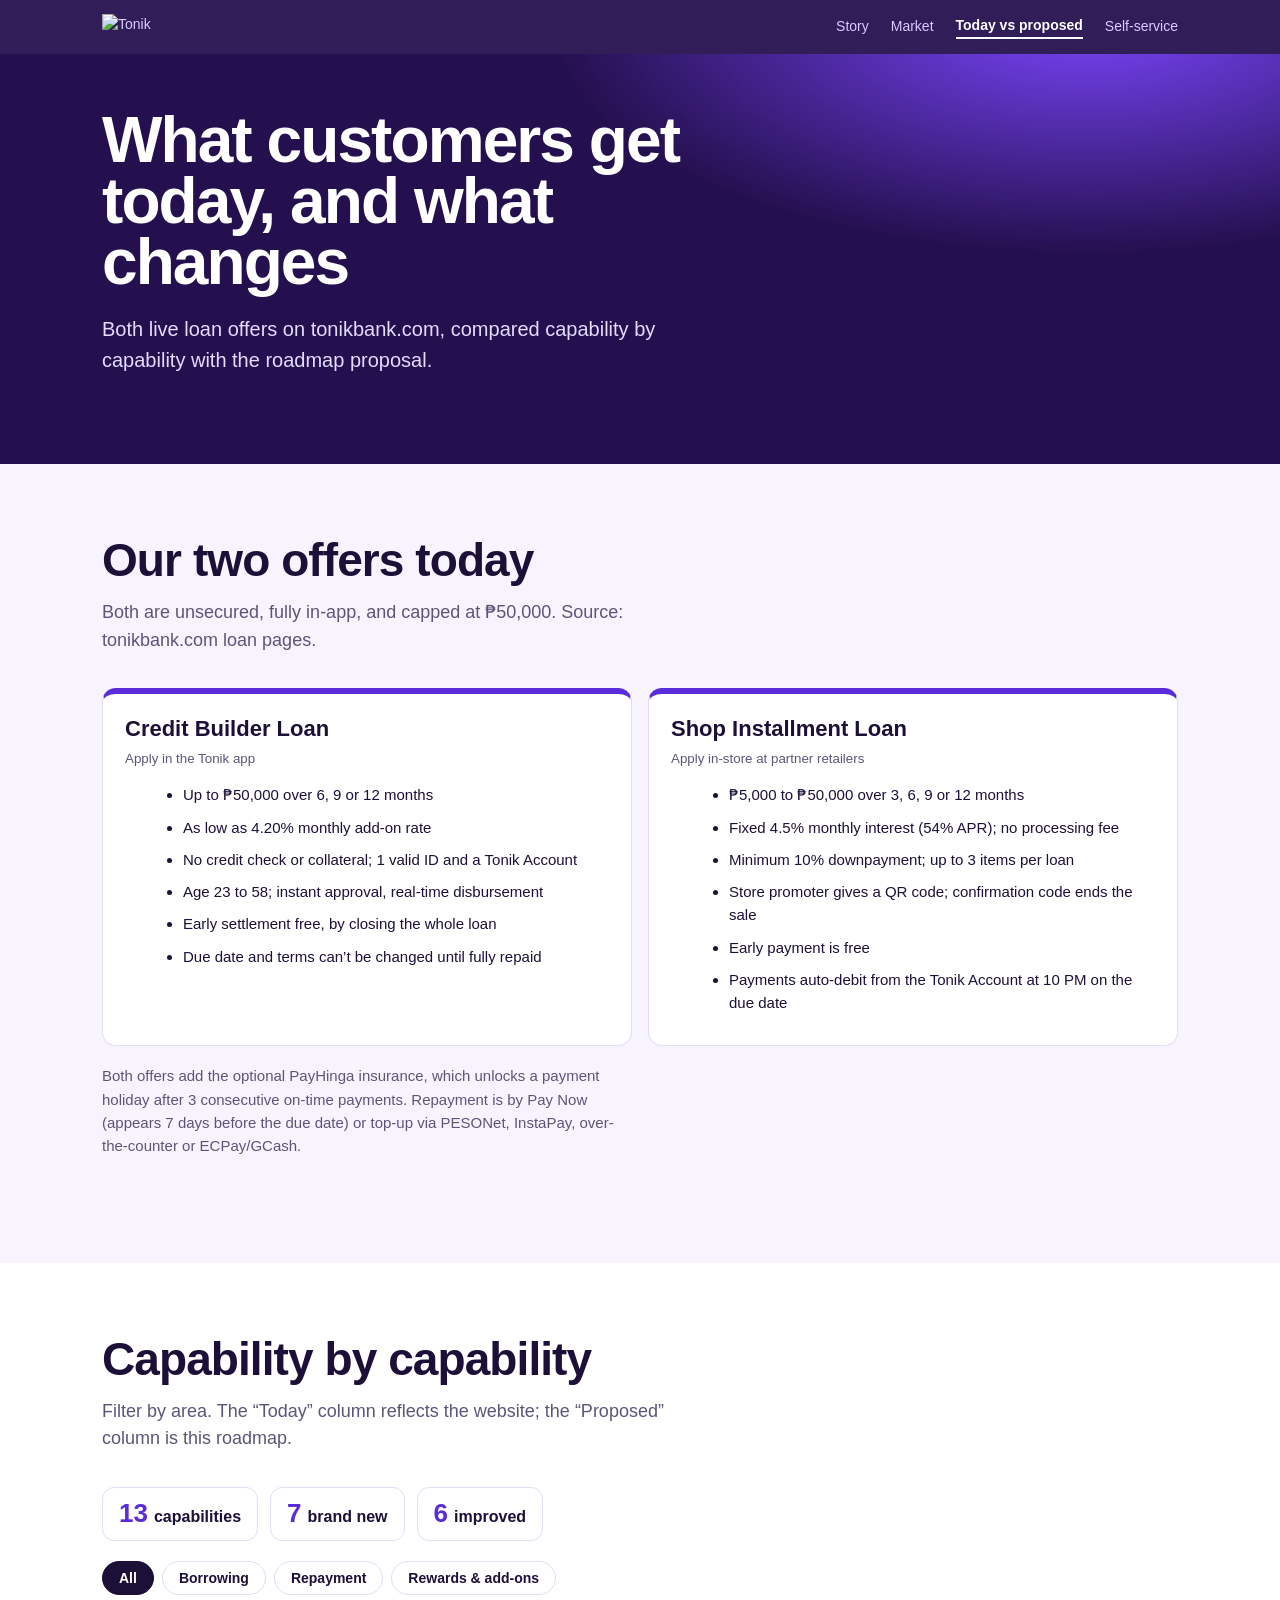
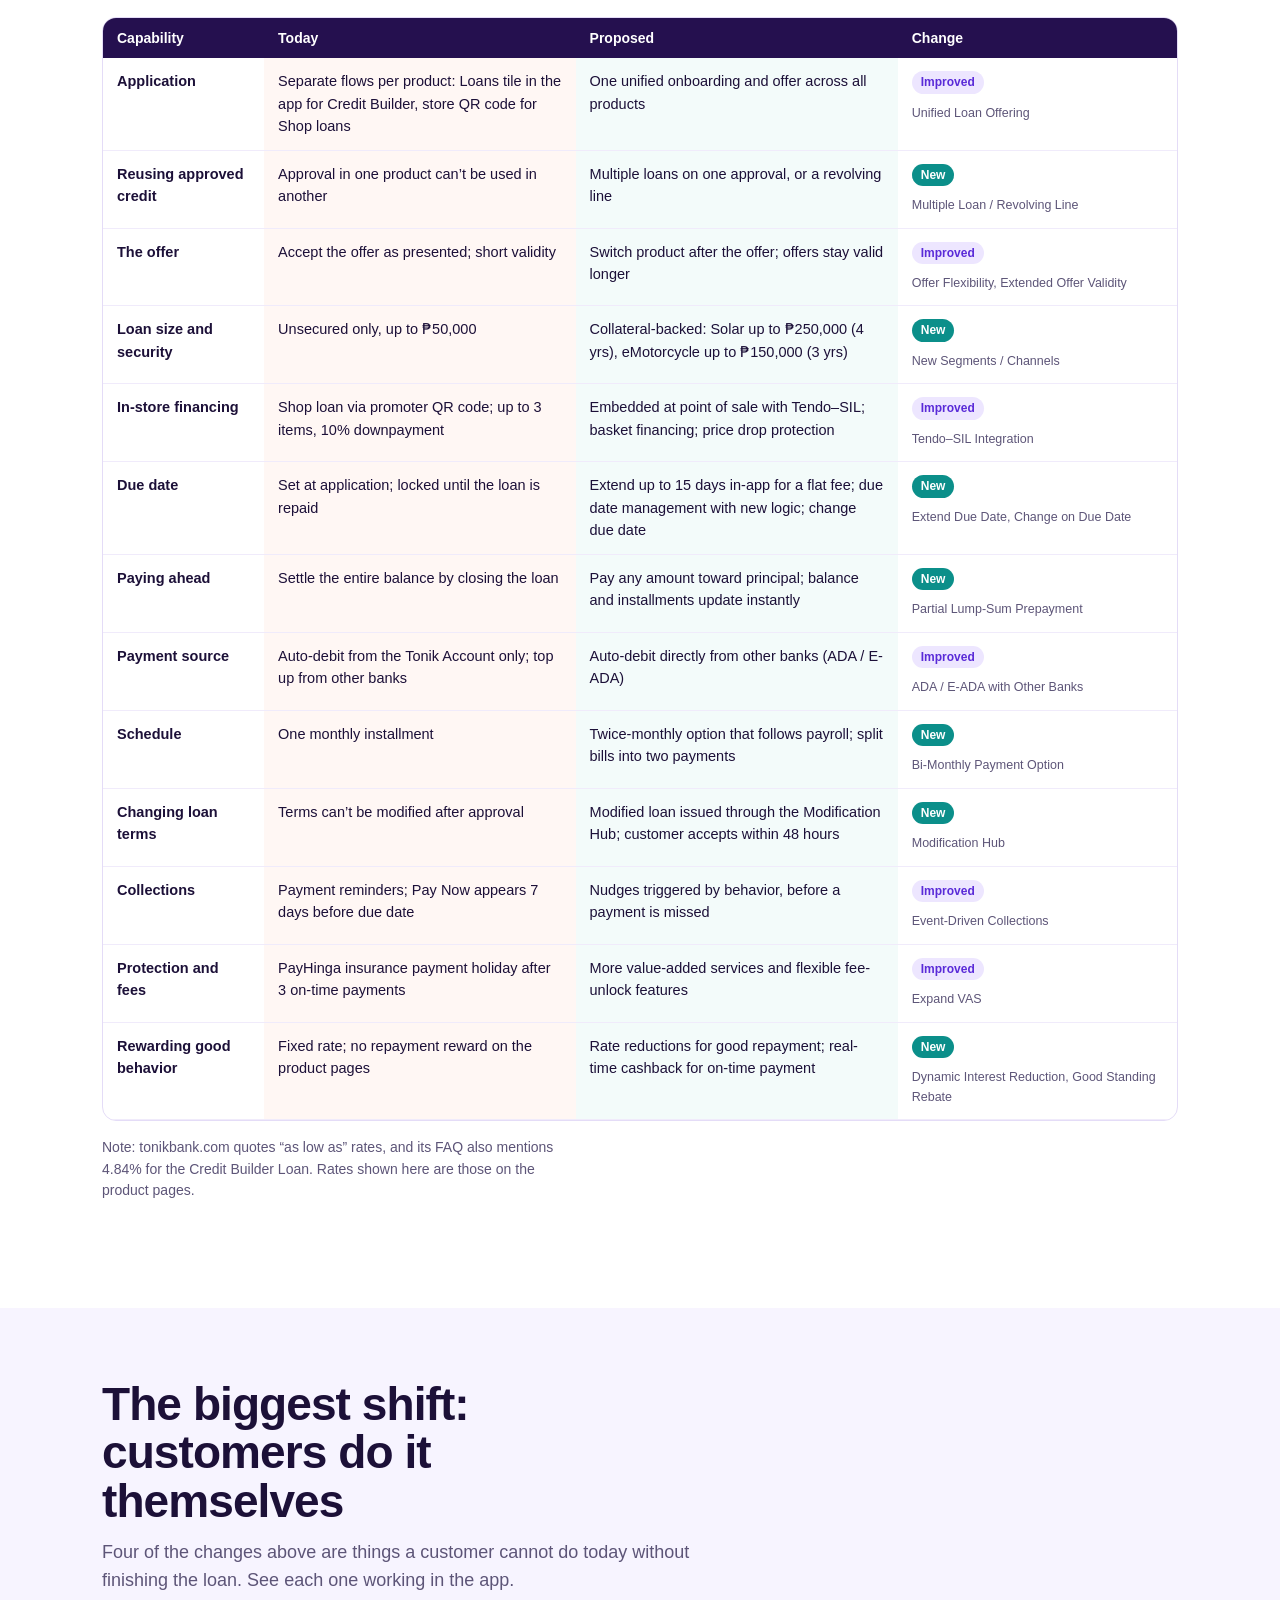
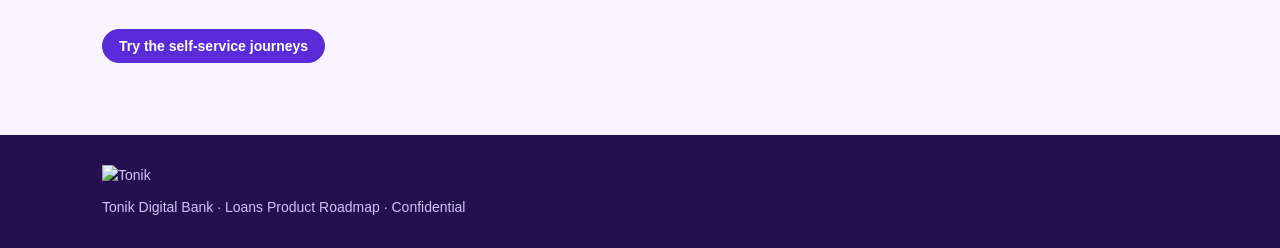
==== compare.html @ 07ab2481 "Add loans roadmap site" ====
<!DOCTYPE html>
<html lang="en">
<head>
<meta charset="utf-8">
<meta name="viewport" content="width=device-width, initial-scale=1">
<title>Today vs. Proposed · Tonik Loans Roadmap</title>
<link rel="stylesheet" href="style.css">
</head>
<body>
<nav><div class="wrap"><a class="lg" href="index.html"><img src="assets/logo-white.png" alt="Tonik"></a><a href="index.html">Story</a><a href="market.html">Market</a><a href="compare.html" class="on">Today vs proposed</a><a href="selfservice.html">Self-service</a></div></nav>

<header class="hero sm"><div class="wrap">
<h1>What customers get today, and what changes</h1>
<p class="lead">Both live loan offers on tonikbank.com, compared capability by capability with the roadmap proposal.</p>
</div></header>

<section><div class="wrap">
<h2>Our two offers today</h2>
<p class="sub">Both are unsecured, fully in-app, and capped at ₱50,000. Source: tonikbank.com loan pages.</p>
<div class="two">
<div class="offer"><h3>Credit Builder Loan</h3><small>Apply in the Tonik app</small><ul style="margin-top:12px">
<li>Up to ₱50,000 over 6, 9 or 12 months</li>
<li>As low as 4.20% monthly add-on rate</li>
<li>No credit check or collateral; 1 valid ID and a Tonik Account</li>
<li>Age 23 to 58; instant approval, real-time disbursement</li>
<li>Early settlement free, by closing the whole loan</li>
<li>Due date and terms can’t be changed until fully repaid</li></ul></div>
<div class="offer"><h3>Shop Installment Loan</h3><small>Apply in-store at partner retailers</small><ul style="margin-top:12px">
<li>₱5,000 to ₱50,000 over 3, 6, 9 or 12 months</li>
<li>Fixed 4.5% monthly interest (54% APR); no processing fee</li>
<li>Minimum 10% downpayment; up to 3 items per loan</li>
<li>Store promoter gives a QR code; confirmation code ends the sale</li>
<li>Early payment is free</li>
<li>Payments auto-debit from the Tonik Account at 10 PM on the due date</li></ul></div>
</div>
<p class="sub" style="margin-top:18px;font-size:15px">Both offers add the optional PayHinga insurance, which unlocks a payment holiday after 3 consecutive on-time payments. Repayment is by Pay Now (appears 7 days before the due date) or top-up via PESONet, InstaPay, over-the-counter or ECPay/GCash.</p>
</div></section>

<section class="alt"><div class="wrap">
<h2>Capability by capability</h2>
<p class="sub">Filter by area. The “Today” column reflects the website; the “Proposed” column is this roadmap.</p>
<div class="sum" id="sum"></div>
<div class="chips" id="chips" role="group" aria-label="Filter"></div>
<div class="tw"><table><thead><tr><th>Capability</th><th>Today</th><th>Proposed</th><th>Change</th></tr></thead><tbody id="rows"></tbody></table></div>
<p class="sub" style="margin-top:16px;font-size:14px">Note: tonikbank.com quotes “as low as” rates, and its FAQ also mentions 4.84% for the Credit Builder Loan. Rates shown here are those on the product pages.</p>
</div></section>

<section><div class="wrap">
<h2>The biggest shift: customers do it themselves</h2>
<p class="sub">Four of the changes above are things a customer cannot do today without finishing the loan. See each one working in the app.</p>
<a class="chip" style="display:inline-block;text-decoration:none;background:var(--pur);color:#fff;border-color:var(--pur)" href="selfservice.html">Try the self-service journeys</a>
</div></section>

<footer><div class="wrap"><img src="assets/logo-white.png" alt="Tonik">Tonik Digital Bank · Loans Product Roadmap · Confidential</div></footer>

<script>
const R=[
["Borrowing","Application","Separate flows per product: Loans tile in the app for Credit Builder, store QR code for Shop loans","One unified onboarding and offer across all products","imp","Unified Loan Offering"],
["Borrowing","Reusing approved credit","Approval in one product can’t be used in another","Multiple loans on one approval, or a revolving line","new","Multiple Loan / Revolving Line"],
["Borrowing","The offer","Accept the offer as presented; short validity","Switch product after the offer; offers stay valid longer","imp","Offer Flexibility, Extended Offer Validity"],
["Borrowing","Loan size and security","Unsecured only, up to ₱50,000","Collateral-backed: Solar up to ₱250,000 (4 yrs), eMotorcycle up to ₱150,000 (3 yrs)","new","New Segments / Channels"],
["Borrowing","In-store financing","Shop loan via promoter QR code; up to 3 items, 10% downpayment","Embedded at point of sale with Tendo–SIL; basket financing; price drop protection","imp","Tendo–SIL Integration"],
["Repayment","Due date","Set at application; locked until the loan is repaid","Extend up to 15 days in-app for a flat fee; due date management with new logic; change due date","new","Extend Due Date, Change on Due Date"],
["Repayment","Paying ahead","Settle the entire balance by closing the loan","Pay any amount toward principal; balance and installments update instantly","new","Partial Lump-Sum Prepayment"],
["Repayment","Payment source","Auto-debit from the Tonik Account only; top up from other banks","Auto-debit directly from other banks (ADA / E-ADA)","imp","ADA / E-ADA with Other Banks"],
["Repayment","Schedule","One monthly installment","Twice-monthly option that follows payroll; split bills into two payments","new","Bi-Monthly Payment Option"],
["Repayment","Changing loan terms","Terms can’t be modified after approval","Modified loan issued through the Modification Hub; customer accepts within 48 hours","new","Modification Hub"],
["Repayment","Collections","Payment reminders; Pay Now appears 7 days before due date","Nudges triggered by behavior, before a payment is missed","imp","Event-Driven Collections"],
["Rewards & add-ons","Protection and fees","PayHinga insurance payment holiday after 3 on-time payments","More value-added services and flexible fee-unlock features","imp","Expand VAS"],
["Rewards & add-ons","Rewarding good behavior","Fixed rate; no repayment reward on the product pages","Rate reductions for good repayment; real-time cashback for on-time payment","new","Dynamic Interest Reduction, Good Standing Rebate"]];
const $=s=>document.querySelector(s);let f="All";
function draw(){const a=R.filter(r=>f==="All"||r[0]===f);
$("#rows").innerHTML=a.map(r=>`<tr><td>${r[1]}</td><td class="now2">${r[2]}</td><td class="prop">${r[3]}</td><td><span class="badge b-${r[4]}">${r[4]==="new"?"New":"Improved"}</span><div class="ini">${r[5]}</div></td></tr>`).join("");
$("#sum").innerHTML=`<span><b>${a.length}</b>capabilities</span><span><b>${a.filter(r=>r[4]==="new").length}</b>brand new</span><span><b>${a.filter(r=>r[4]==="imp").length}</b>improved</span>`}
["All","Borrowing","Repayment","Rewards & add-ons"].forEach(n=>{const b=document.createElement("button");b.className="chip";b.textContent=n;b.setAttribute("aria-pressed",n==="All");
b.onclick=()=>{f=n;[...$("#chips").children].forEach(c=>c.setAttribute("aria-pressed",c===b));draw()};$("#chips").append(b)});
draw();
</script>
</body>
</html>
---- style.css ----
:root{--ink:#1c1038;--mut:#5d5578;--bg:#f7f4ff;--card:#fff;--line:#e4dcf7;--pur:#5a2bd8;--deep:#25104f;
--grow:#5a2bd8;--engage:#0b8f8a;--protect:#d2542a;--hi:#c0392b;--med:#b7791f;--low:#7a7a8c;
--d:Helvetica,"Helvetica Neue",Arial,sans-serif;--b:Helvetica,"Helvetica Neue",Arial,sans-serif}
*{box-sizing:border-box;margin:0}
html{scroll-behavior:smooth}
body{font:16px/1.55 var(--b);color:var(--ink);background:var(--bg)}
a{color:inherit}
:focus-visible{outline:3px solid #ffb703;outline-offset:2px}
.wrap{max-width:1120px;margin:0 auto;padding:0 22px}
nav{position:sticky;top:0;z-index:9;background:rgba(37,16,79,.94);backdrop-filter:blur(8px)}
nav .wrap{display:flex;gap:22px;align-items:center;height:54px;overflow-x:auto;white-space:nowrap}
nav .lg{margin-right:auto;display:flex}nav .lg img{height:26px}nav a.on{color:#fff;font-weight:700;border-bottom:2px solid #fff}
nav a{color:#d9ccff;text-decoration:none;font-size:14px}nav a:hover{color:#fff}
.hero{background:radial-gradient(900px 400px at 85% -10%,#7b46ff 0,transparent 60%),var(--deep);color:#fff;padding:84px 0 70px}
.hero h1{font:800 clamp(44px,8vw,96px)/.95 var(--d);letter-spacing:-.03em;max-width:12ch}
.hero p.lead{font-size:20px;max-width:56ch;margin:22px 0 40px;color:#e4dbff}
.stats{display:grid;grid-template-columns:repeat(auto-fit,minmax(190px,1fr));gap:14px}
.stat{border:1px solid #ffffff30;border-radius:14px;padding:18px 20px;background:#ffffff0d}
.stat strong{display:block;font:800 46px/1 var(--d)}
.stat span{font-size:14px;color:#cfc2f7}
section{padding:72px 0}
h2{font:800 clamp(30px,4.5vw,46px)/1.05 var(--d);letter-spacing:-.02em;max-width:20ch}
.sub{color:var(--mut);max-width:62ch;margin:14px 0 34px;font-size:18px}
.alt{background:#fff}
.split{display:grid;grid-template-columns:1fr 1fr;gap:20px}
.now,.next{border-radius:18px;padding:28px}
.now{background:#fff1ec;border:1px solid #f4cdbf}.next{background:var(--deep);color:#fff}
.now h3,.next h3{font:700 22px var(--d);margin-bottom:12px}
li{margin:0 0 9px 18px}
.chips{display:flex;flex-wrap:wrap;gap:8px;margin-bottom:22px}
.chip{border:1.5px solid var(--line);background:#fff;border-radius:99px;padding:8px 16px;font:600 14px var(--b);cursor:pointer;color:var(--ink)}
.chip[aria-pressed=true]{background:var(--ink);color:#fff;border-color:var(--ink)}
.pillars{display:grid;grid-template-columns:repeat(3,1fr);gap:16px;margin-bottom:30px}
.pill{border-radius:16px;padding:22px;color:#fff}
.pill h3{font:800 34px var(--d)}.pill p{font-size:14px;opacity:.92}
.pill small{display:block;margin-top:10px;font-weight:600}
.grid{display:grid;grid-template-columns:repeat(auto-fill,minmax(310px,1fr));gap:14px}
.card{background:var(--card);border:1px solid var(--line);border-left:6px solid var(--c);border-radius:12px;padding:16px 18px;text-align:left;font:inherit;cursor:pointer;color:inherit;width:100%}
.card:hover{box-shadow:0 8px 24px #5a2bd822}
.card h4{font:700 18px/1.2 var(--d);margin-bottom:6px}
.meta{display:flex;gap:8px;flex-wrap:wrap;font-size:12.5px;font-weight:600;margin-bottom:8px}
.tag{padding:2px 9px;border-radius:99px;background:color-mix(in srgb,var(--c) 14%,#fff);color:var(--c)}
.pr-High{color:var(--hi);background:#fde8e5}.pr-Medium{color:var(--med);background:#fdf1d9}.pr-Low{color:var(--low);background:#eee}
.card p{font-size:15px;color:var(--mut)}
.more{display:none;margin-top:10px;padding-top:10px;border-top:1px dashed var(--line);font-size:14.5px;color:var(--ink)}
.card[aria-expanded=true] .more{display:block}
.tl{overflow-x:auto;background:#fff;border:1px solid var(--line);border-radius:16px;padding:18px}
.tlg{display:grid;grid-template-columns:230px repeat(6,minmax(90px,1fr));min-width:820px;align-items:center}
.th{font:700 14px var(--d);text-align:center;padding:8px 0;border-bottom:2px solid var(--ink)}
.tn{font-size:14px;font-weight:500;padding:7px 10px 7px 0;border-bottom:1px solid #f0ebfb;background:none;border-left:0;border-top:0;border-right:0;text-align:left;cursor:pointer;color:var(--ink);font-family:var(--b)}
.tc{border-bottom:1px solid #f0ebfb;height:100%;min-height:38px;display:flex;align-items:center;justify-content:center}
.dot{width:20px;height:20px;border-radius:50%;background:var(--c);box-shadow:0 0 0 4px color-mix(in srgb,var(--c) 22%,#fff)}
.dot.hi{width:26px;height:26px}
.row-on .tn{color:var(--pur);font-weight:700}
#panel{margin-top:16px;background:var(--deep);color:#fff;border-radius:14px;padding:20px 24px;min-height:84px}
#panel b{font:700 20px var(--d)}
.bridge{display:flex;align-items:flex-end;gap:14px;height:240px;margin:10px 0 14px}
.bar{flex:1;border-radius:10px 10px 0 0;display:flex;align-items:flex-start;justify-content:center;padding-top:10px;color:#fff;font:700 18px var(--d)}
.lab{display:flex;gap:14px;font-size:14px;font-weight:600;text-align:center}.lab span{flex:1}
.ask{display:grid;grid-template-columns:repeat(auto-fit,minmax(240px,1fr));gap:16px}
.ask div{background:#fff;border:1px solid var(--line);border-radius:14px;padding:22px}
.ask h3{font:700 20px var(--d);margin-bottom:8px}
footer{background:var(--deep);color:#cfc2f7;padding:30px 0;font-size:14px}
@media(max-width:760px){.split,.pillars{grid-template-columns:1fr}section{padding:52px 0}}
@media(prefers-reduced-motion:no-preference){.bar{animation:g 1s ease-out both;transform-origin:bottom}@keyframes g{from{transform:scaleY(.05)}}}

.hero.sm{padding:56px 0 48px}.hero.sm h1{font-size:clamp(36px,6vw,64px);max-width:18ch}
.hero .logo{height:40px;margin-bottom:30px}
footer img{height:22px;margin-bottom:10px;display:block}
.two{display:grid;grid-template-columns:1fr 1fr;gap:16px}
.offer{background:#fff;border:1px solid var(--line);border-top:6px solid var(--pur);border-radius:14px;padding:22px}
.offer h3{font:700 22px var(--d);margin-bottom:4px}.offer small{color:var(--mut)}
.offer li{font-size:15px}
.cta{display:grid;grid-template-columns:1fr 1fr;gap:16px;margin-top:-34px;position:relative}
.cta a{background:#fff;color:var(--ink);border-radius:16px;padding:24px;text-decoration:none;border:1px solid var(--line);box-shadow:0 10px 30px #25104f26}
.cta a:hover{border-color:var(--pur)}.cta b{display:block;font:800 24px var(--d);margin-bottom:6px;color:var(--pur)}
.tw{overflow-x:auto;background:#fff;border:1px solid var(--line);border-radius:14px}
table{border-collapse:collapse;width:100%;min-width:860px;font-size:14.5px}
th{background:var(--deep);color:#fff;text-align:left;padding:12px 14px;font:700 14px var(--d)}
td{padding:12px 14px;border-bottom:1px solid #f0ebfb;vertical-align:top}
td:first-child{font-weight:700;width:15%}td.now2{background:#fff7f4;width:29%}td.prop{background:#f3fbfa;width:30%}
.badge{display:inline-block;font-size:12px;font-weight:700;border-radius:99px;padding:2px 9px;margin-bottom:6px}
.b-new{background:#0b8f8a;color:#fff}.b-imp{background:#ede6ff;color:var(--pur)}
.ini{font-size:12.5px;color:var(--mut);margin-top:4px}
.sum{display:flex;gap:12px;flex-wrap:wrap;margin:0 0 20px}.sum span{background:#fff;border:1px solid var(--line);border-radius:12px;padding:10px 16px;font-weight:600}
.sum b{font:800 26px var(--d);color:var(--pur);margin-right:6px}
.sim{display:grid;grid-template-columns:320px 1fr;gap:28px;align-items:start}
.phone{width:300px;background:#eef1f8;border:8px solid #1c1038;border-radius:38px;padding:18px 14px;min-height:520px;display:flex;flex-direction:column;margin:0 auto}
.phone .hi{font-weight:700;margin-bottom:12px;display:flex;justify-content:space-between}
.phone h5{font:700 20px/1.2 var(--d);margin:6px 0 12px}
.pc{background:#fff;border-radius:12px;padding:12px 14px;margin-bottom:10px;font-size:14px}
.pc .r{display:flex;justify-content:space-between;padding:3px 0}.pc .r b{font-weight:700}
.pbtn{margin-top:auto;background:var(--pur);color:#fff;border:0;border-radius:12px;padding:13px;font:700 15px var(--b);cursor:pointer}
.pbtn.ghost{background:#fff;color:var(--pur);border:1.5px solid var(--pur);margin-top:8px}
.ph-in{width:100%;font:700 22px var(--b);padding:10px;border:2px solid var(--pur);border-radius:10px}
.opt{display:block;border:2px solid var(--line);background:#fff;border-radius:10px;padding:10px;margin-bottom:8px;width:100%;text-align:left;font:600 14px var(--b);cursor:pointer}
.opt[aria-pressed=true]{border-color:var(--pur);background:#f1ecff}
.dots{display:flex;gap:6px;justify-content:center;margin-top:10px}.dots i{width:8px;height:8px;border-radius:50%;background:#c9bfe8}.dots i.on{background:var(--pur)}
.rules{background:#fff;border:1px solid var(--line);border-radius:16px;padding:24px}
.rules h3{font:800 28px var(--d);margin-bottom:6px}.rules dl{display:grid;grid-template-columns:150px 1fr;gap:10px 14px;margin-top:16px}
.rules dt{font-weight:700;color:var(--pur)}.rules dd{margin:0}
.ok{background:#e6f6f5;border-radius:10px;padding:10px 12px;font-size:13.5px;margin-top:8px}
.tabs{display:flex;gap:8px;flex-wrap:wrap;margin-bottom:24px}
.pr3{display:grid;grid-template-columns:repeat(auto-fit,minmax(220px,1fr));gap:14px;margin-top:30px}
.pr3 div{background:var(--deep);color:#fff;border-radius:14px;padding:18px}.pr3 b{display:block;font:700 18px var(--d);margin-bottom:4px}
@media(max-width:860px){.sim,.two,.cta{grid-template-columns:1fr}.cta{margin-top:20px}}
.s-lead,.s-catch,.s-level{display:inline-block;font-size:12.5px;font-weight:700;border-radius:99px;padding:3px 10px}
.s-lead{background:#0b8f8a;color:#fff}.s-catch{background:#d2542a;color:#fff}.s-level{background:#ede6ff;color:var(--pur)}
.chain{display:grid;grid-template-columns:repeat(4,1fr);gap:10px;margin:8px 0 8px}
.chain div{background:#fff1ec;border:1px solid #f4cdbf;border-radius:12px;padding:14px;font-weight:600;position:relative}
.chain div:not(:last-child):after{content:"›";position:absolute;right:-9px;top:50%;transform:translateY(-50%);font-size:22px;color:var(--protect);z-index:2}
.tri{display:grid;grid-template-columns:repeat(3,1fr);gap:16px}
.tri>div{border-radius:16px;padding:22px;background:#fff;border:1px solid var(--line);border-top:6px solid var(--c)}
.tri h3{font:800 22px var(--d);margin-bottom:6px}
.found{display:grid;grid-template-columns:repeat(auto-fit,minmax(230px,1fr));gap:12px}
.found div{background:#fff;border:1px solid var(--line);border-radius:12px;padding:16px;font-size:15px}.found b{display:block;font:700 17px var(--d);margin-bottom:4px}
.ph3{display:grid;grid-template-columns:repeat(4,1fr);gap:14px}
.col{background:#fff;border:1px solid var(--line);border-radius:14px;padding:16px}
.col h4{font:800 18px var(--d)}.col small{display:block;color:var(--mut);margin-bottom:12px}
.ib{display:block;width:100%;text-align:left;border:1.5px solid var(--line);border-left:6px solid var(--c);background:#fff;border-radius:9px;padding:8px 10px;margin-bottom:8px;font:600 14px var(--b);cursor:pointer;color:var(--ink)}
.ib:hover,.ib.on{background:#f1ecff;border-color:var(--c)}
.det{margin-top:18px;background:var(--deep);color:#fff;border-radius:14px;padding:22px 24px}
.det h3{font:800 24px var(--d);margin-bottom:6px}.det dl{display:grid;grid-template-columns:140px 1fr;gap:8px 14px;margin-top:12px}.det dt{font-weight:700;color:#cbbcff}.det dd{margin:0}
.risk{display:grid;grid-template-columns:repeat(auto-fit,minmax(260px,1fr));gap:14px}
.risk div{background:#fff;border:1px solid var(--line);border-radius:12px;padding:18px}.risk b{display:block;font:700 17px var(--d);margin-bottom:6px}
.legend{display:flex;gap:14px;flex-wrap:wrap;font-size:14px;margin-bottom:16px;align-items:center}
table.mx{min-width:1100px;font-size:13.5px}table.mx td{width:auto}table.mx td:first-child{width:14%}td.nf{color:#8a84a3}
.src{columns:2;font-size:14px;color:var(--mut)}.src li{margin-bottom:6px}.src a{color:var(--pur)}
@media(max-width:860px){.chain,.tri,.ph3{grid-template-columns:1fr}.chain div:after{display:none}.src{columns:1}.det dl{grid-template-columns:1fr}}
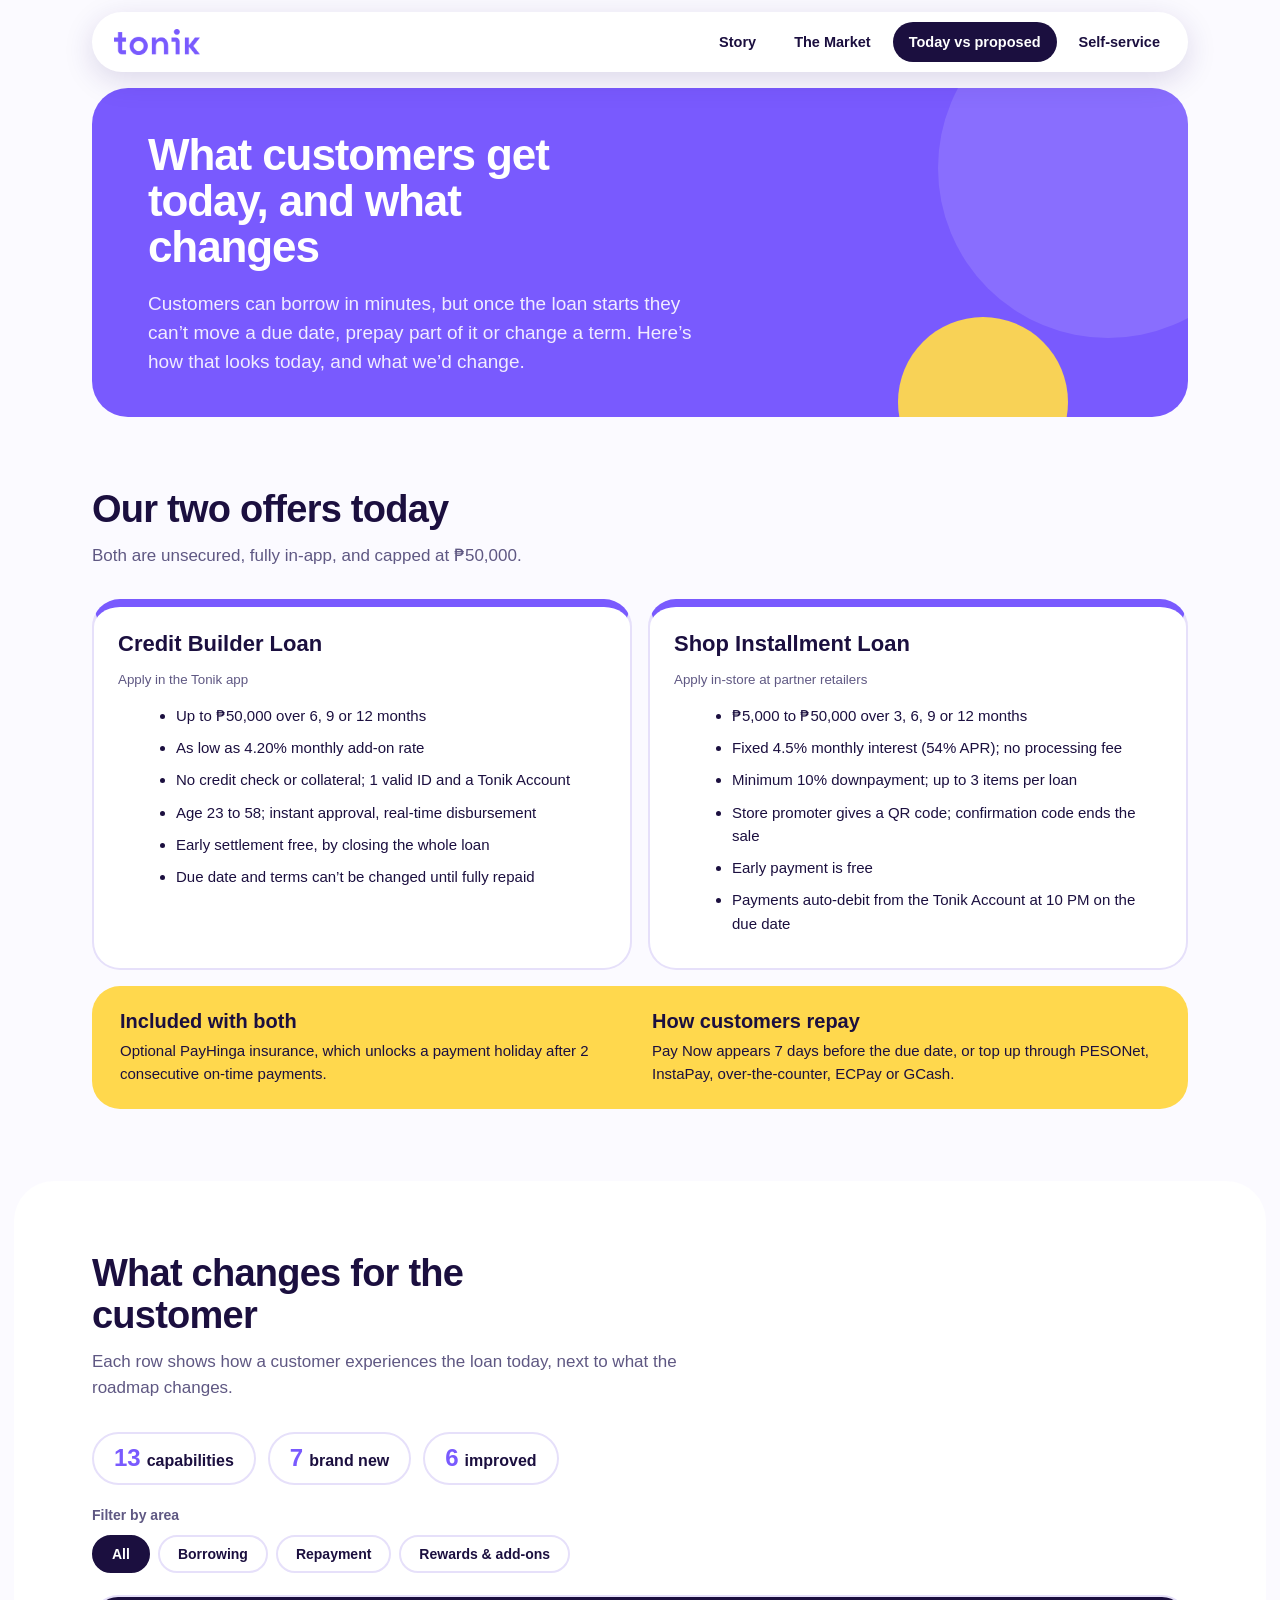
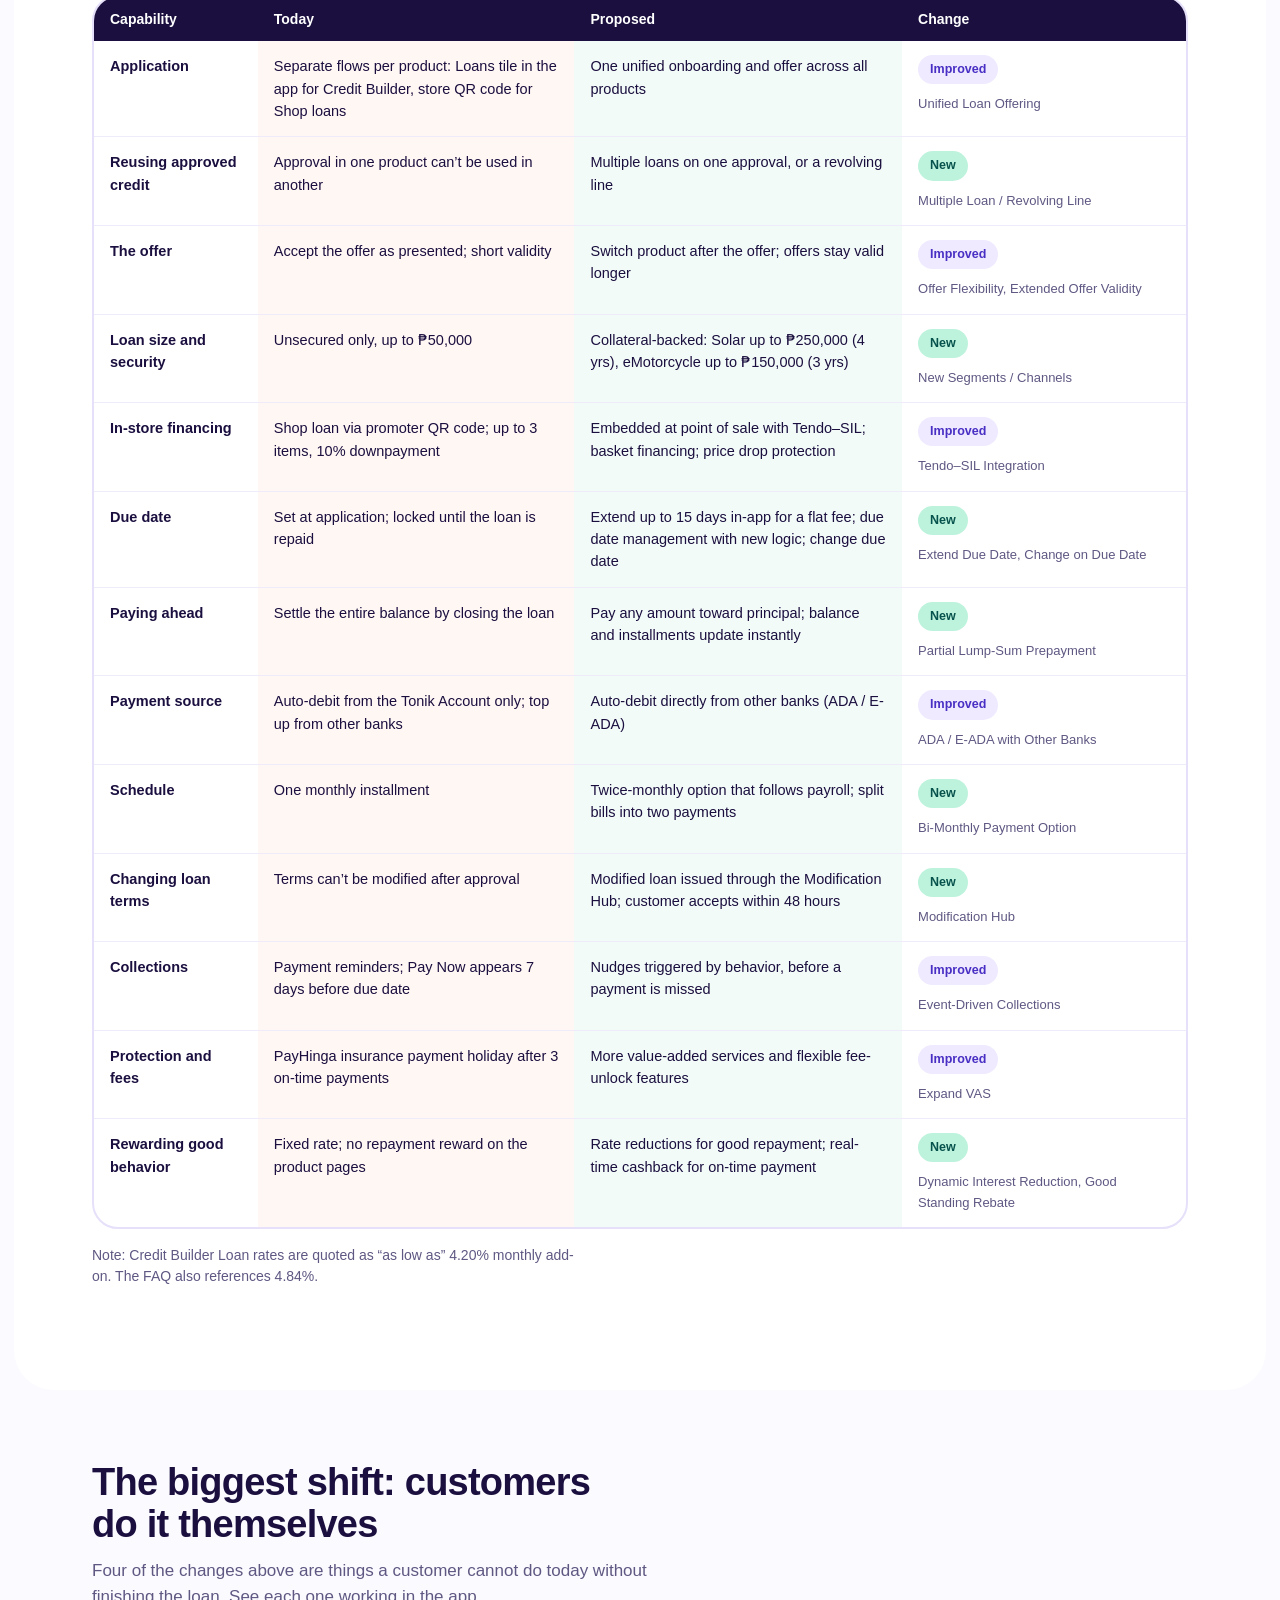
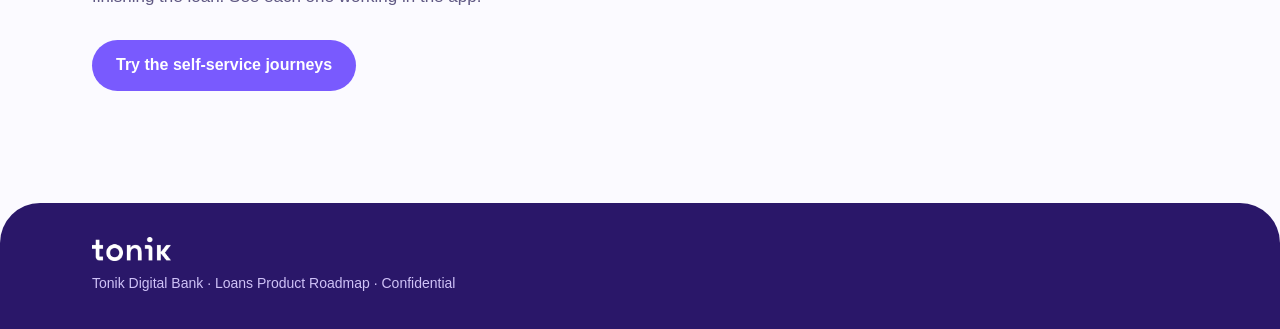
==== commit 3bb888b5: "Updated UI and some text" ====
--- a/compare.html
+++ b/compare.html
@@ -7,16 +7,16 @@
 <link rel="stylesheet" href="style.css">
 </head>
 <body>
-<nav><div class="wrap"><a class="lg" href="index.html"><img src="assets/logo-white.png" alt="Tonik"></a><a href="index.html">Story</a><a href="market.html">Market</a><a href="compare.html" class="on">Today vs proposed</a><a href="selfservice.html">Self-service</a></div></nav>
+<nav><div class="wrap"><a class="lg" href="index.html"><img src="[data-uri]" alt="Tonik"></a><a href="index.html">Story</a><a href="market.html">The Market</a><a href="compare.html" class="on">Today vs proposed</a><a href="selfservice.html">Self-service</a></div></nav>
 
 <header class="hero sm"><div class="wrap">
 <h1>What customers get today, and what changes</h1>
-<p class="lead">Both live loan offers on tonikbank.com, compared capability by capability with the roadmap proposal.</p>
+<p class="lead">Customers can borrow in minutes, but once the loan starts they can’t move a due date, prepay part of it or change a term. Here’s how that looks today, and what we’d change.</p>
 </div></header>
 
 <section><div class="wrap">
 <h2>Our two offers today</h2>
-<p class="sub">Both are unsecured, fully in-app, and capped at ₱50,000. Source: tonikbank.com loan pages.</p>
+<p class="sub">Both are unsecured, fully in-app, and capped at ₱50,000.</p>
 <div class="two">
 <div class="offer"><h3>Credit Builder Loan</h3><small>Apply in the Tonik app</small><ul style="margin-top:12px">
 <li>Up to ₱50,000 over 6, 9 or 12 months</li>
@@ -33,25 +33,26 @@
 <li>Early payment is free</li>
 <li>Payments auto-debit from the Tonik Account at 10 PM on the due date</li></ul></div>
 </div>
-<p class="sub" style="margin-top:18px;font-size:15px">Both offers add the optional PayHinga insurance, which unlocks a payment holiday after 3 consecutive on-time payments. Repayment is by Pay Now (appears 7 days before the due date) or top-up via PESONet, InstaPay, over-the-counter or ECPay/GCash.</p>
+<div class="incl" style="margin-top:16px"><div><h3>Included with both</h3><p>Optional PayHinga insurance, which unlocks a payment holiday after 2 consecutive on-time payments.</p></div><div><h3>How customers repay</h3><p>Pay Now appears 7 days before the due date, or top up through PESONet, InstaPay, over-the-counter, ECPay or GCash.</p></div></div>
 </div></section>
 
 <section class="alt"><div class="wrap">
-<h2>Capability by capability</h2>
-<p class="sub">Filter by area. The “Today” column reflects the website; the “Proposed” column is this roadmap.</p>
+<h2>What changes for the customer</h2>
+<p class="sub">Each row shows how a customer experiences the loan today, next to what the roadmap changes.</p>
 <div class="sum" id="sum"></div>
+<p class="flab" style="margin-bottom:8px">Filter by area</p>
 <div class="chips" id="chips" role="group" aria-label="Filter"></div>
 <div class="tw"><table><thead><tr><th>Capability</th><th>Today</th><th>Proposed</th><th>Change</th></tr></thead><tbody id="rows"></tbody></table></div>
-<p class="sub" style="margin-top:16px;font-size:14px">Note: tonikbank.com quotes “as low as” rates, and its FAQ also mentions 4.84% for the Credit Builder Loan. Rates shown here are those on the product pages.</p>
+<p class="sub" style="margin-top:16px;font-size:14px">Note: Credit Builder Loan rates are quoted as “as low as” 4.20% monthly add-on. The FAQ also references 4.84%.</p>
 </div></section>
 
 <section><div class="wrap">
 <h2>The biggest shift: customers do it themselves</h2>
 <p class="sub">Four of the changes above are things a customer cannot do today without finishing the loan. See each one working in the app.</p>
-<a class="chip" style="display:inline-block;text-decoration:none;background:var(--pur);color:#fff;border-color:var(--pur)" href="selfservice.html">Try the self-service journeys</a>
+<a class="btn p" href="selfservice.html">Try the self-service journeys</a>
 </div></section>
 
-<footer><div class="wrap"><img src="assets/logo-white.png" alt="Tonik">Tonik Digital Bank · Loans Product Roadmap · Confidential</div></footer>
+<footer><div class="wrap"><img src="[data-uri]" alt="Tonik">Tonik Digital Bank · Loans Product Roadmap · Confidential</div></footer>
 
 <script>
 const R=[
--- a/style.css
+++ b/style.css
@@ -1,130 +1,114 @@
-
-:root{--ink:#1c1038;--mut:#5d5578;--bg:#f7f4ff;--card:#fff;--line:#e4dcf7;--pur:#5a2bd8;--deep:#25104f;
---grow:#5a2bd8;--engage:#0b8f8a;--protect:#d2542a;--hi:#c0392b;--med:#b7791f;--low:#7a7a8c;
---d:Helvetica,"Helvetica Neue",Arial,sans-serif;--b:Helvetica,"Helvetica Neue",Arial,sans-serif}
-*{box-sizing:border-box;margin:0}
-html{scroll-behavior:smooth}
-body{font:16px/1.55 var(--b);color:var(--ink);background:var(--bg)}
-a{color:inherit}
-:focus-visible{outline:3px solid #ffb703;outline-offset:2px}
-.wrap{max-width:1120px;margin:0 auto;padding:0 22px}
-nav{position:sticky;top:0;z-index:9;background:rgba(37,16,79,.94);backdrop-filter:blur(8px)}
-nav .wrap{display:flex;gap:22px;align-items:center;height:54px;overflow-x:auto;white-space:nowrap}
-nav .lg{margin-right:auto;display:flex}nav .lg img{height:26px}nav a.on{color:#fff;font-weight:700;border-bottom:2px solid #fff}
-nav a{color:#d9ccff;text-decoration:none;font-size:14px}nav a:hover{color:#fff}
-.hero{background:radial-gradient(900px 400px at 85% -10%,#7b46ff 0,transparent 60%),var(--deep);color:#fff;padding:84px 0 70px}
-.hero h1{font:800 clamp(44px,8vw,96px)/.95 var(--d);letter-spacing:-.03em;max-width:12ch}
-.hero p.lead{font-size:20px;max-width:56ch;margin:22px 0 40px;color:#e4dbff}
-.stats{display:grid;grid-template-columns:repeat(auto-fit,minmax(190px,1fr));gap:14px}
-.stat{border:1px solid #ffffff30;border-radius:14px;padding:18px 20px;background:#ffffff0d}
-.stat strong{display:block;font:800 46px/1 var(--d)}
-.stat span{font-size:14px;color:#cfc2f7}
+:root{--ink:#1b0f3f;--mut:#5f5883;--bg:#fbfaff;--card:#fff;--line:#e6e0fa;--pur:#795afe;--deep:#2a1769;--lil:#efeaff;--mint:#bdf3dc;--sun:#ffd84d;--pink:#ffb3da;--coral:#ff7a59;
+--grow:#795afe;--engage:#14a39b;--protect:#ff7a59;--f:Helvetica,"Helvetica Neue",Arial,sans-serif;--d:var(--f);--b:var(--f)}
+*{box-sizing:border-box;margin:0}html{scroll-behavior:smooth}
+body{font:16px/1.55 var(--f);color:var(--ink);background:var(--bg)}
+a{color:inherit}:focus-visible{outline:3px solid var(--sun);outline-offset:2px}
+.wrap{max-width:1140px;margin:0 auto;padding:0 22px}
+nav{position:sticky;top:12px;z-index:9;margin:12px auto 0;max-width:1140px;padding:0 22px}
+nav .wrap{max-width:none;padding:0 12px 0 22px;display:flex;gap:6px;align-items:center;height:60px;background:#fff;border-radius:99px;box-shadow:0 8px 30px #2a176926;overflow-x:auto;white-space:nowrap}
+nav .lg{margin-right:auto;display:flex}nav .lg img{height:26px}
+nav a:not(.lg){text-decoration:none;font-weight:600;font-size:14.5px;padding:9px 16px;border-radius:99px}
+nav a:not(.lg):hover{background:var(--lil)}nav a.on{background:var(--ink);color:#fff}
+.hero{margin:16px auto 0;max-width:1096px;border-radius:36px;background:var(--pur);color:#fff;padding:64px 56px 60px;position:relative;overflow:hidden}
+.hero:before{content:"";position:absolute;right:-90px;top:-90px;width:340px;height:340px;border-radius:50%;background:#ffffff1f}
+.hero:after{content:"";position:absolute;right:120px;bottom:-70px;width:170px;height:170px;border-radius:50%;background:var(--sun);opacity:.95}
+.hero>*{position:relative;z-index:1}
+.hero .wrap{padding:0;max-width:none}
+.hero .logo{height:34px;margin-bottom:26px}
+.hero h1{font:800 clamp(30px,4.6vw,52px)/1.05 var(--f);letter-spacing:-.025em;max-width:17ch}
+.hero p.lead{font-size:19px;max-width:54ch;margin:18px 0 30px;color:#f1ecff}
+.hero.sm{padding:44px 56px 40px}.hero.sm h1{font-size:clamp(28px,4vw,44px)}.hero.sm p.lead{margin-bottom:0}
+.stats{display:flex;gap:12px;flex-wrap:wrap}
+.stat{background:#fff;color:var(--ink);border-radius:22px;padding:14px 20px;min-width:150px}
+.stat strong{display:block;font:800 28px/1.1 var(--f);color:var(--pur)}.stat span{font-size:13.5px;color:var(--mut)}
+.stk{position:absolute!important;z-index:2;background:#fff;color:var(--ink);font-weight:700;font-size:14px;padding:9px 16px;border-radius:99px;box-shadow:0 8px 20px #2a176940}
+.stk.a{right:70px;top:78px;transform:rotate(6deg)}.stk.b{right:150px;top:150px;transform:rotate(-5deg);background:var(--mint)}
+.phn{position:absolute!important;right:70px;bottom:36px;z-index:2;background:#fff;color:var(--ink);border-radius:24px;padding:16px 18px;width:200px;transform:rotate(-4deg);box-shadow:0 14px 30px #2a176955;font-weight:700}
+.phn small{display:block;color:var(--mut);font-weight:500}
+@media(max-width:900px){.stk,.phn{display:none!important}.hero,.hero.sm{padding:40px 26px;margin:14px 14px 0}}
+.mq{overflow:hidden;margin:26px 0 0;white-space:nowrap}
+.mq div{display:inline-flex;gap:12px;animation:mq 30s linear infinite}
+.mq span{background:var(--lil);border-radius:99px;padding:9px 18px;font-weight:700;font-size:14.5px}
+@keyframes mq{to{transform:translateX(-50%)}}
+@media(prefers-reduced-motion:reduce){.mq div{animation:none}}
 section{padding:72px 0}
-h2{font:800 clamp(30px,4.5vw,46px)/1.05 var(--d);letter-spacing:-.02em;max-width:20ch}
-.sub{color:var(--mut);max-width:62ch;margin:14px 0 34px;font-size:18px}
-.alt{background:#fff}
-.split{display:grid;grid-template-columns:1fr 1fr;gap:20px}
-.now,.next{border-radius:18px;padding:28px}
-.now{background:#fff1ec;border:1px solid #f4cdbf}.next{background:var(--deep);color:#fff}
-.now h3,.next h3{font:700 22px var(--d);margin-bottom:12px}
+.alt{background:#fff;border-radius:40px;margin:0 14px}
+h2{font:800 clamp(26px,3.6vw,38px)/1.1 var(--f);letter-spacing:-.02em;max-width:24ch}
+.sub{color:var(--mut);max-width:62ch;margin:12px 0 30px;font-size:17px}
+.split,.two{display:grid;grid-template-columns:1fr 1fr;gap:16px}
+.now,.next{border-radius:28px;padding:28px}.now{background:#fff1ec}.next{background:var(--deep);color:#fff}
+.now h3,.next h3,.offer h3{font:800 22px var(--f);margin-bottom:10px}
 li{margin:0 0 9px 18px}
-.chips{display:flex;flex-wrap:wrap;gap:8px;margin-bottom:22px}
-.chip{border:1.5px solid var(--line);background:#fff;border-radius:99px;padding:8px 16px;font:600 14px var(--b);cursor:pointer;color:var(--ink)}
-.chip[aria-pressed=true]{background:var(--ink);color:#fff;border-color:var(--ink)}
-.pillars{display:grid;grid-template-columns:repeat(3,1fr);gap:16px;margin-bottom:30px}
-.pill{border-radius:16px;padding:22px;color:#fff}
-.pill h3{font:800 34px var(--d)}.pill p{font-size:14px;opacity:.92}
-.pill small{display:block;margin-top:10px;font-weight:600}
-.grid{display:grid;grid-template-columns:repeat(auto-fill,minmax(310px,1fr));gap:14px}
-.card{background:var(--card);border:1px solid var(--line);border-left:6px solid var(--c);border-radius:12px;padding:16px 18px;text-align:left;font:inherit;cursor:pointer;color:inherit;width:100%}
-.card:hover{box-shadow:0 8px 24px #5a2bd822}
-.card h4{font:700 18px/1.2 var(--d);margin-bottom:6px}
-.meta{display:flex;gap:8px;flex-wrap:wrap;font-size:12.5px;font-weight:600;margin-bottom:8px}
-.tag{padding:2px 9px;border-radius:99px;background:color-mix(in srgb,var(--c) 14%,#fff);color:var(--c)}
-.pr-High{color:var(--hi);background:#fde8e5}.pr-Medium{color:var(--med);background:#fdf1d9}.pr-Low{color:var(--low);background:#eee}
-.card p{font-size:15px;color:var(--mut)}
-.more{display:none;margin-top:10px;padding-top:10px;border-top:1px dashed var(--line);font-size:14.5px;color:var(--ink)}
-.card[aria-expanded=true] .more{display:block}
-.tl{overflow-x:auto;background:#fff;border:1px solid var(--line);border-radius:16px;padding:18px}
-.tlg{display:grid;grid-template-columns:230px repeat(6,minmax(90px,1fr));min-width:820px;align-items:center}
-.th{font:700 14px var(--d);text-align:center;padding:8px 0;border-bottom:2px solid var(--ink)}
-.tn{font-size:14px;font-weight:500;padding:7px 10px 7px 0;border-bottom:1px solid #f0ebfb;background:none;border-left:0;border-top:0;border-right:0;text-align:left;cursor:pointer;color:var(--ink);font-family:var(--b)}
-.tc{border-bottom:1px solid #f0ebfb;height:100%;min-height:38px;display:flex;align-items:center;justify-content:center}
-.dot{width:20px;height:20px;border-radius:50%;background:var(--c);box-shadow:0 0 0 4px color-mix(in srgb,var(--c) 22%,#fff)}
-.dot.hi{width:26px;height:26px}
-.row-on .tn{color:var(--pur);font-weight:700}
-#panel{margin-top:16px;background:var(--deep);color:#fff;border-radius:14px;padding:20px 24px;min-height:84px}
-#panel b{font:700 20px var(--d)}
-.bridge{display:flex;align-items:flex-end;gap:14px;height:240px;margin:10px 0 14px}
-.bar{flex:1;border-radius:10px 10px 0 0;display:flex;align-items:flex-start;justify-content:center;padding-top:10px;color:#fff;font:700 18px var(--d)}
-.lab{display:flex;gap:14px;font-size:14px;font-weight:600;text-align:center}.lab span{flex:1}
-.ask{display:grid;grid-template-columns:repeat(auto-fit,minmax(240px,1fr));gap:16px}
-.ask div{background:#fff;border:1px solid var(--line);border-radius:14px;padding:22px}
-.ask h3{font:700 20px var(--d);margin-bottom:8px}
-footer{background:var(--deep);color:#cfc2f7;padding:30px 0;font-size:14px}
-@media(max-width:760px){.split,.pillars{grid-template-columns:1fr}section{padding:52px 0}}
-@media(prefers-reduced-motion:no-preference){.bar{animation:g 1s ease-out both;transform-origin:bottom}@keyframes g{from{transform:scaleY(.05)}}}
-
-.hero.sm{padding:56px 0 48px}.hero.sm h1{font-size:clamp(36px,6vw,64px);max-width:18ch}
-.hero .logo{height:40px;margin-bottom:30px}
-footer img{height:22px;margin-bottom:10px;display:block}
-.two{display:grid;grid-template-columns:1fr 1fr;gap:16px}
-.offer{background:#fff;border:1px solid var(--line);border-top:6px solid var(--pur);border-radius:14px;padding:22px}
-.offer h3{font:700 22px var(--d);margin-bottom:4px}.offer small{color:var(--mut)}
-.offer li{font-size:15px}
-.cta{display:grid;grid-template-columns:1fr 1fr;gap:16px;margin-top:-34px;position:relative}
-.cta a{background:#fff;color:var(--ink);border-radius:16px;padding:24px;text-decoration:none;border:1px solid var(--line);box-shadow:0 10px 30px #25104f26}
-.cta a:hover{border-color:var(--pur)}.cta b{display:block;font:800 24px var(--d);margin-bottom:6px;color:var(--pur)}
-.tw{overflow-x:auto;background:#fff;border:1px solid var(--line);border-radius:14px}
+.chips{display:flex;flex-wrap:wrap;gap:8px;margin-bottom:22px;align-items:center}
+.chip{border:2px solid var(--line);background:#fff;border-radius:99px;padding:9px 18px;font:700 14px var(--f);cursor:pointer;color:var(--ink)}
+.chip:hover{border-color:var(--pur)}.chip[aria-pressed=true]{background:var(--ink);color:#fff;border-color:var(--ink)}
+.flab{font-weight:700;font-size:14px;color:var(--mut);margin-right:4px}
+.btn{display:inline-block;text-decoration:none;background:var(--ink);color:#fff;font-weight:700;border-radius:99px;padding:13px 24px}
+.btn.p{background:var(--pur)}.btn:hover{transform:translateY(-2px)}
+.tri{display:grid;grid-template-columns:repeat(3,1fr);gap:16px}
+.tri>div{border-radius:30px;padding:26px 24px 28px;background:var(--bg2,var(--lil));min-height:210px;transition:transform .2s}
+.tri>div:hover{transform:translateY(-4px) rotate(-.6deg)}
+.tri>div:nth-child(1){--bg2:#ffe3d9}.tri>div:nth-child(2){--bg2:var(--lil)}.tri>div:nth-child(3){--bg2:var(--mint)}
+.tri h3{font:800 24px var(--f);margin-bottom:8px}.tri .em{display:block;font-size:34px;margin-bottom:10px}
+.found{display:grid;grid-template-columns:repeat(auto-fit,minmax(230px,1fr));gap:14px}
+.found div{background:#fff;border:2px solid var(--line);border-radius:24px;padding:20px;font-size:15px}.found b{display:block;font:800 18px var(--f);margin-bottom:4px}
+.chain{display:grid;grid-template-columns:repeat(4,1fr);gap:12px}
+.chain div{background:#ffe3d9;border-radius:22px;padding:18px;font-weight:700;position:relative}
+.chain div:not(:last-child):after{content:"›";position:absolute;right:-11px;top:50%;transform:translateY(-50%);font-size:26px;color:var(--coral);z-index:2}
+.ph3{display:grid;grid-template-columns:repeat(4,1fr);gap:14px}
+.col{background:#fff;border:2px solid var(--line);border-radius:26px;padding:18px}
+.col h4{font:800 19px var(--f)}.col small{display:block;color:var(--mut);margin-bottom:12px}
+.ib{display:block;width:100%;text-align:left;border:2px solid var(--line);border-left:7px solid var(--c);background:#fff;border-radius:14px;padding:9px 11px;margin-bottom:8px;font:700 14px var(--f);cursor:pointer;color:var(--ink)}
+.ib:hover,.ib.on{background:var(--lil);border-color:var(--c)}
+.det{margin-top:18px;background:var(--deep);color:#fff;border-radius:28px;padding:24px 28px}
+.det h3{font:800 24px var(--f);margin-bottom:6px}.det dl{display:grid;grid-template-columns:150px 1fr;gap:8px 14px;margin-top:12px}.det dt{font-weight:700;color:#cbbcff}.det dd{margin:0}
+.tag{display:inline-block;padding:3px 11px;border-radius:99px;font-size:12.5px;font-weight:700;background:var(--lil);color:var(--pur)}
+.s-lead,.s-catch,.s-level{display:inline-block;font-size:13px;font-weight:700;border-radius:99px;padding:7px 16px;line-height:1.2;white-space:nowrap}
+.s-lead{background:var(--mint);color:#07524d}.s-catch{background:#ffd9cc;color:#992e12}.s-level{background:var(--lil);color:#4a2fc4}
+.faq details{background:#fff;border:2px solid var(--line);border-radius:22px;padding:18px 22px;margin-bottom:10px}
+.faq summary{font:800 17px var(--f);cursor:pointer;list-style:none;display:flex;justify-content:space-between;gap:12px}
+.faq summary:after{content:"+";font-size:24px;line-height:1;color:var(--pur)}.faq details[open] summary:after{content:"−"}
+.faq details p{margin-top:10px;color:var(--mut)}
+.ask{display:grid;grid-template-columns:repeat(auto-fit,minmax(240px,1fr));gap:14px}
+.ask div{background:var(--bg);border-radius:26px;padding:24px}.ask div:nth-child(odd){background:var(--lil)}
+.ask h3{font:800 20px var(--f);margin-bottom:8px}
+.tw{overflow-x:auto;background:#fff;border:2px solid var(--line);border-radius:26px}
 table{border-collapse:collapse;width:100%;min-width:860px;font-size:14.5px}
-th{background:var(--deep);color:#fff;text-align:left;padding:12px 14px;font:700 14px var(--d)}
-td{padding:12px 14px;border-bottom:1px solid #f0ebfb;vertical-align:top}
-td:first-child{font-weight:700;width:15%}td.now2{background:#fff7f4;width:29%}td.prop{background:#f3fbfa;width:30%}
-.badge{display:inline-block;font-size:12px;font-weight:700;border-radius:99px;padding:2px 9px;margin-bottom:6px}
-.b-new{background:#0b8f8a;color:#fff}.b-imp{background:#ede6ff;color:var(--pur)}
-.ini{font-size:12.5px;color:var(--mut);margin-top:4px}
-.sum{display:flex;gap:12px;flex-wrap:wrap;margin:0 0 20px}.sum span{background:#fff;border:1px solid var(--line);border-radius:12px;padding:10px 16px;font-weight:600}
-.sum b{font:800 26px var(--d);color:var(--pur);margin-right:6px}
+th{background:var(--ink);color:#fff;text-align:left;padding:14px 16px;font:800 14px var(--f)}
+td{padding:14px 16px;border-bottom:1px solid #f0ebfb;vertical-align:top}tr:last-child td{border-bottom:0}
+td:first-child{font-weight:800;width:15%}td.now2{background:#fff7f4;width:29%}td.prop{background:#f2fbf8;width:30%}
+td.rd,th.rd{text-align:center;vertical-align:middle;width:130px;padding:16px 14px}
+.badge{display:inline-block;font-size:12.5px;font-weight:700;border-radius:99px;padding:5px 12px;margin-bottom:6px}
+.b-new{background:var(--mint);color:#07524d}.b-imp{background:var(--lil);color:#4a2fc4}
+.ini{font-size:13px;color:var(--mut);margin-top:4px}
+.sum{display:flex;gap:12px;flex-wrap:wrap;margin:0 0 20px}.sum span{background:#fff;border:2px solid var(--line);border-radius:99px;padding:10px 20px;font-weight:700}
+.sum b{font:800 24px var(--f);color:var(--pur);margin-right:6px}
+.offer{background:#fff;border:2px solid var(--line);border-top:8px solid var(--pur);border-radius:28px;padding:24px}
+.offer small{color:var(--mut)}.offer li{font-size:15px}
+.incl{grid-column:1/-1;background:var(--sun);border-radius:28px;padding:24px 28px;display:grid;grid-template-columns:1fr 1fr;gap:24px}
+.incl h3{font:800 20px var(--f);margin-bottom:6px}.incl p{font-size:15px}
+.legend{display:flex;gap:10px 22px;flex-wrap:wrap;font-size:14px;margin-bottom:18px;align-items:center}
+table.mx{min-width:1100px;font-size:13.5px}table.mx td{width:auto}table.mx td:first-child{width:13%}td.nf{color:#8a84a3}
+.src{columns:2;font-size:14px;color:var(--mut)}.src li{margin-bottom:6px}.src a{color:var(--pur)}
 .sim{display:grid;grid-template-columns:320px 1fr;gap:28px;align-items:start}
-.phone{width:300px;background:#eef1f8;border:8px solid #1c1038;border-radius:38px;padding:18px 14px;min-height:520px;display:flex;flex-direction:column;margin:0 auto}
+.phone{width:300px;background:#eef1f8;border:9px solid var(--ink);border-radius:42px;padding:18px 14px;min-height:520px;display:flex;flex-direction:column;margin:0 auto}
 .phone .hi{font-weight:700;margin-bottom:12px;display:flex;justify-content:space-between}
-.phone h5{font:700 20px/1.2 var(--d);margin:6px 0 12px}
-.pc{background:#fff;border-radius:12px;padding:12px 14px;margin-bottom:10px;font-size:14px}
-.pc .r{display:flex;justify-content:space-between;padding:3px 0}.pc .r b{font-weight:700}
-.pbtn{margin-top:auto;background:var(--pur);color:#fff;border:0;border-radius:12px;padding:13px;font:700 15px var(--b);cursor:pointer}
-.pbtn.ghost{background:#fff;color:var(--pur);border:1.5px solid var(--pur);margin-top:8px}
-.ph-in{width:100%;font:700 22px var(--b);padding:10px;border:2px solid var(--pur);border-radius:10px}
-.opt{display:block;border:2px solid var(--line);background:#fff;border-radius:10px;padding:10px;margin-bottom:8px;width:100%;text-align:left;font:600 14px var(--b);cursor:pointer}
-.opt[aria-pressed=true]{border-color:var(--pur);background:#f1ecff}
-.dots{display:flex;gap:6px;justify-content:center;margin-top:10px}.dots i{width:8px;height:8px;border-radius:50%;background:#c9bfe8}.dots i.on{background:var(--pur)}
-.rules{background:#fff;border:1px solid var(--line);border-radius:16px;padding:24px}
-.rules h3{font:800 28px var(--d);margin-bottom:6px}.rules dl{display:grid;grid-template-columns:150px 1fr;gap:10px 14px;margin-top:16px}
-.rules dt{font-weight:700;color:var(--pur)}.rules dd{margin:0}
-.ok{background:#e6f6f5;border-radius:10px;padding:10px 12px;font-size:13.5px;margin-top:8px}
+.phone h5{font:800 20px/1.2 var(--f);margin:6px 0 12px}
+.pc{background:#fff;border-radius:16px;padding:12px 14px;margin-bottom:10px;font-size:14px}
+.pc .r{display:flex;justify-content:space-between;padding:3px 0}
+.pbtn{margin-top:auto;background:var(--pur);color:#fff;border:0;border-radius:99px;padding:14px;font:700 15px var(--f);cursor:pointer}
+.pbtn.ghost{background:#fff;color:var(--pur);border:2px solid var(--pur);margin-top:8px}
+.ph-in{width:100%;font:800 22px var(--f);padding:10px 14px;border:2px solid var(--pur);border-radius:14px}
+.opt{display:block;border:2px solid var(--line);background:#fff;border-radius:14px;padding:10px 12px;margin-bottom:8px;width:100%;text-align:left;font:700 14px var(--f);cursor:pointer}
+.opt[aria-pressed=true]{border-color:var(--pur);background:var(--lil)}
+.dots{display:flex;gap:6px;justify-content:center;margin-top:12px}.dots i{width:9px;height:9px;border-radius:50%;background:#cfc5f2}.dots i.on{background:var(--pur)}
+.rules{background:#fff;border:2px solid var(--line);border-radius:30px;padding:26px}
+.rules h3{font:800 28px var(--f);margin-bottom:6px}.rules dl{display:grid;grid-template-columns:140px 1fr;gap:10px 14px;margin-top:16px}
+.rules dt{font-weight:800;color:var(--pur)}.rules dd{margin:0}
+.ok{background:var(--mint);border-radius:14px;padding:10px 12px;font-size:13.5px;margin-top:8px}
 .tabs{display:flex;gap:8px;flex-wrap:wrap;margin-bottom:24px}
 .pr3{display:grid;grid-template-columns:repeat(auto-fit,minmax(220px,1fr));gap:14px;margin-top:30px}
-.pr3 div{background:var(--deep);color:#fff;border-radius:14px;padding:18px}.pr3 b{display:block;font:700 18px var(--d);margin-bottom:4px}
-@media(max-width:860px){.sim,.two,.cta{grid-template-columns:1fr}.cta{margin-top:20px}}
-.s-lead,.s-catch,.s-level{display:inline-block;font-size:12.5px;font-weight:700;border-radius:99px;padding:3px 10px}
-.s-lead{background:#0b8f8a;color:#fff}.s-catch{background:#d2542a;color:#fff}.s-level{background:#ede6ff;color:var(--pur)}
-.chain{display:grid;grid-template-columns:repeat(4,1fr);gap:10px;margin:8px 0 8px}
-.chain div{background:#fff1ec;border:1px solid #f4cdbf;border-radius:12px;padding:14px;font-weight:600;position:relative}
-.chain div:not(:last-child):after{content:"›";position:absolute;right:-9px;top:50%;transform:translateY(-50%);font-size:22px;color:var(--protect);z-index:2}
-.tri{display:grid;grid-template-columns:repeat(3,1fr);gap:16px}
-.tri>div{border-radius:16px;padding:22px;background:#fff;border:1px solid var(--line);border-top:6px solid var(--c)}
-.tri h3{font:800 22px var(--d);margin-bottom:6px}
-.found{display:grid;grid-template-columns:repeat(auto-fit,minmax(230px,1fr));gap:12px}
-.found div{background:#fff;border:1px solid var(--line);border-radius:12px;padding:16px;font-size:15px}.found b{display:block;font:700 17px var(--d);margin-bottom:4px}
-.ph3{display:grid;grid-template-columns:repeat(4,1fr);gap:14px}
-.col{background:#fff;border:1px solid var(--line);border-radius:14px;padding:16px}
-.col h4{font:800 18px var(--d)}.col small{display:block;color:var(--mut);margin-bottom:12px}
-.ib{display:block;width:100%;text-align:left;border:1.5px solid var(--line);border-left:6px solid var(--c);background:#fff;border-radius:9px;padding:8px 10px;margin-bottom:8px;font:600 14px var(--b);cursor:pointer;color:var(--ink)}
-.ib:hover,.ib.on{background:#f1ecff;border-color:var(--c)}
-.det{margin-top:18px;background:var(--deep);color:#fff;border-radius:14px;padding:22px 24px}
-.det h3{font:800 24px var(--d);margin-bottom:6px}.det dl{display:grid;grid-template-columns:140px 1fr;gap:8px 14px;margin-top:12px}.det dt{font-weight:700;color:#cbbcff}.det dd{margin:0}
-.risk{display:grid;grid-template-columns:repeat(auto-fit,minmax(260px,1fr));gap:14px}
-.risk div{background:#fff;border:1px solid var(--line);border-radius:12px;padding:18px}.risk b{display:block;font:700 17px var(--d);margin-bottom:6px}
-.legend{display:flex;gap:14px;flex-wrap:wrap;font-size:14px;margin-bottom:16px;align-items:center}
-table.mx{min-width:1100px;font-size:13.5px}table.mx td{width:auto}table.mx td:first-child{width:14%}td.nf{color:#8a84a3}
-.src{columns:2;font-size:14px;color:var(--mut)}.src li{margin-bottom:6px}.src a{color:var(--pur)}
-@media(max-width:860px){.chain,.tri,.ph3{grid-template-columns:1fr}.chain div:after{display:none}.src{columns:1}.det dl{grid-template-columns:1fr}}
+.pr3 div{background:var(--deep);color:#fff;border-radius:24px;padding:20px}.pr3 b{display:block;font:800 18px var(--f);margin-bottom:4px}
+footer{background:var(--deep);color:#cfc2f7;padding:34px 0;font-size:14px;margin-top:40px;border-radius:40px 40px 0 0}
+footer img{height:24px;margin-bottom:12px;display:block}
+@media(max-width:860px){.sim,.two,.split,.tri,.ph3,.chain,.incl{grid-template-columns:1fr}.chain div:after{display:none}.src{columns:1}.det dl,.rules dl{grid-template-columns:1fr}.alt{margin:0 8px;border-radius:28px}}
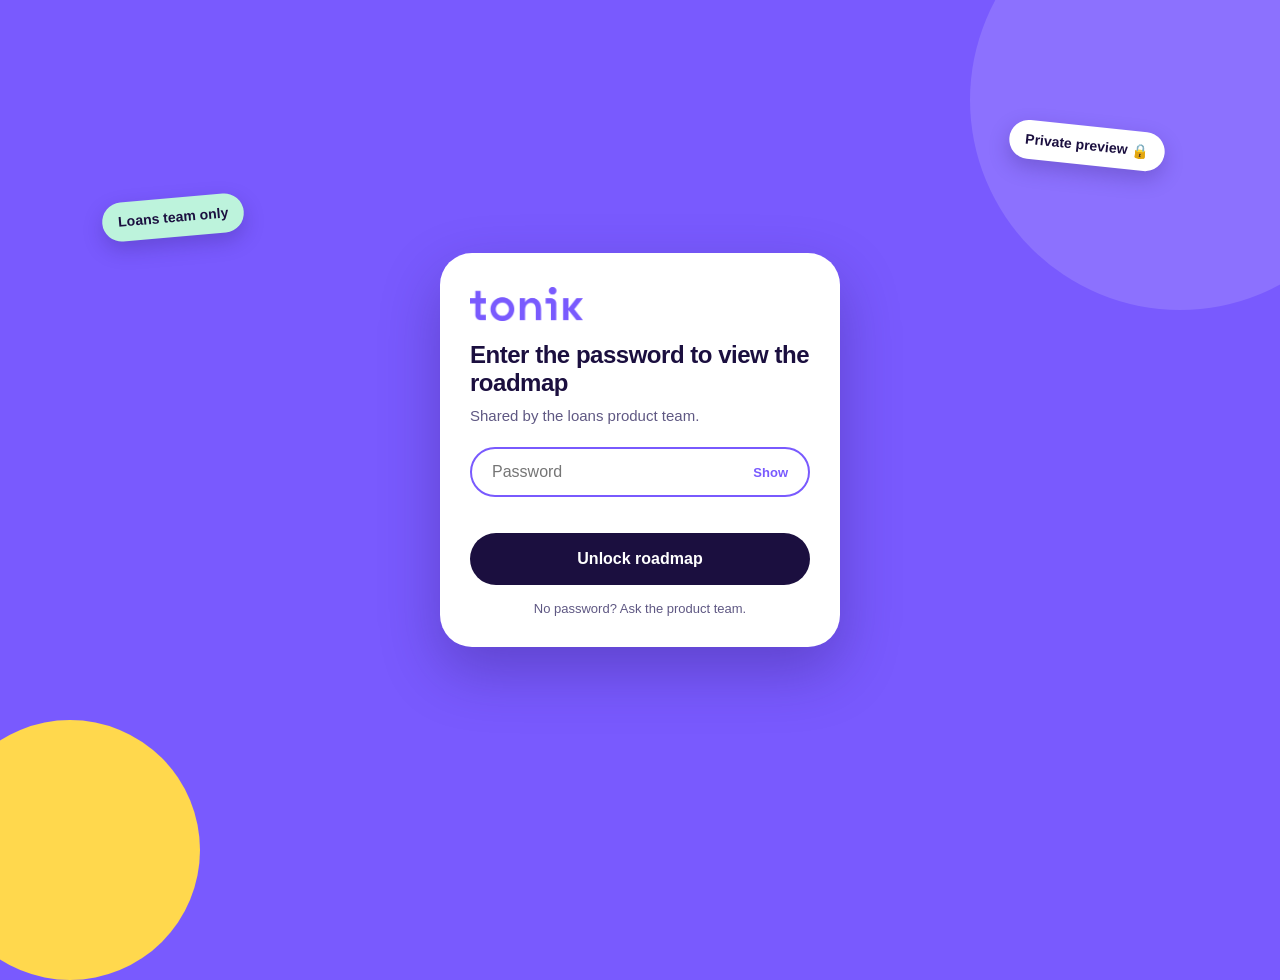
==== commit adc3a35f: "Password required" ====
--- a/compare.html
+++ b/compare.html
@@ -1,81 +1,56 @@
 <!DOCTYPE html>
-<html lang="en">
-<head>
-<meta charset="utf-8">
-<meta name="viewport" content="width=device-width, initial-scale=1">
-<title>Today vs. Proposed · Tonik Loans Roadmap</title>
-<link rel="stylesheet" href="style.css">
-</head>
-<body>
-<nav><div class="wrap"><a class="lg" href="index.html"><img src="[data-uri]" alt="Tonik"></a><a href="index.html">Story</a><a href="market.html">The Market</a><a href="compare.html" class="on">Today vs proposed</a><a href="selfservice.html">Self-service</a></div></nav>
-
-<header class="hero sm"><div class="wrap">
-<h1>What customers get today, and what changes</h1>
-<p class="lead">Customers can borrow in minutes, but once the loan starts they can’t move a due date, prepay part of it or change a term. Here’s how that looks today, and what we’d change.</p>
-</div></header>
-
-<section><div class="wrap">
-<h2>Our two offers today</h2>
-<p class="sub">Both are unsecured, fully in-app, and capped at ₱50,000.</p>
-<div class="two">
-<div class="offer"><h3>Credit Builder Loan</h3><small>Apply in the Tonik app</small><ul style="margin-top:12px">
-<li>Up to ₱50,000 over 6, 9 or 12 months</li>
-<li>As low as 4.20% monthly add-on rate</li>
-<li>No credit check or collateral; 1 valid ID and a Tonik Account</li>
-<li>Age 23 to 58; instant approval, real-time disbursement</li>
-<li>Early settlement free, by closing the whole loan</li>
-<li>Due date and terms can’t be changed until fully repaid</li></ul></div>
-<div class="offer"><h3>Shop Installment Loan</h3><small>Apply in-store at partner retailers</small><ul style="margin-top:12px">
-<li>₱5,000 to ₱50,000 over 3, 6, 9 or 12 months</li>
-<li>Fixed 4.5% monthly interest (54% APR); no processing fee</li>
-<li>Minimum 10% downpayment; up to 3 items per loan</li>
-<li>Store promoter gives a QR code; confirmation code ends the sale</li>
-<li>Early payment is free</li>
-<li>Payments auto-debit from the Tonik Account at 10 PM on the due date</li></ul></div>
-</div>
-<div class="incl" style="margin-top:16px"><div><h3>Included with both</h3><p>Optional PayHinga insurance, which unlocks a payment holiday after 2 consecutive on-time payments.</p></div><div><h3>How customers repay</h3><p>Pay Now appears 7 days before the due date, or top up through PESONet, InstaPay, over-the-counter, ECPay or GCash.</p></div></div>
-</div></section>
-
-<section class="alt"><div class="wrap">
-<h2>What changes for the customer</h2>
-<p class="sub">Each row shows how a customer experiences the loan today, next to what the roadmap changes.</p>
-<div class="sum" id="sum"></div>
-<p class="flab" style="margin-bottom:8px">Filter by area</p>
-<div class="chips" id="chips" role="group" aria-label="Filter"></div>
-<div class="tw"><table><thead><tr><th>Capability</th><th>Today</th><th>Proposed</th><th>Change</th></tr></thead><tbody id="rows"></tbody></table></div>
-<p class="sub" style="margin-top:16px;font-size:14px">Note: Credit Builder Loan rates are quoted as “as low as” 4.20% monthly add-on. The FAQ also references 4.84%.</p>
-</div></section>
-
-<section><div class="wrap">
-<h2>The biggest shift: customers do it themselves</h2>
-<p class="sub">Four of the changes above are things a customer cannot do today without finishing the loan. See each one working in the app.</p>
-<a class="btn p" href="selfservice.html">Try the self-service journeys</a>
-</div></section>
-
-<footer><div class="wrap"><img src="[data-uri]" alt="Tonik">Tonik Digital Bank · Loans Product Roadmap · Confidential</div></footer>
-
-<script>
-const R=[
-["Borrowing","Application","Separate flows per product: Loans tile in the app for Credit Builder, store QR code for Shop loans","One unified onboarding and offer across all products","imp","Unified Loan Offering"],
-["Borrowing","Reusing approved credit","Approval in one product can’t be used in another","Multiple loans on one approval, or a revolving line","new","Multiple Loan / Revolving Line"],
-["Borrowing","The offer","Accept the offer as presented; short validity","Switch product after the offer; offers stay valid longer","imp","Offer Flexibility, Extended Offer Validity"],
-["Borrowing","Loan size and security","Unsecured only, up to ₱50,000","Collateral-backed: Solar up to ₱250,000 (4 yrs), eMotorcycle up to ₱150,000 (3 yrs)","new","New Segments / Channels"],
-["Borrowing","In-store financing","Shop loan via promoter QR code; up to 3 items, 10% downpayment","Embedded at point of sale with Tendo–SIL; basket financing; price drop protection","imp","Tendo–SIL Integration"],
-["Repayment","Due date","Set at application; locked until the loan is repaid","Extend up to 15 days in-app for a flat fee; due date management with new logic; change due date","new","Extend Due Date, Change on Due Date"],
-["Repayment","Paying ahead","Settle the entire balance by closing the loan","Pay any amount toward principal; balance and installments update instantly","new","Partial Lump-Sum Prepayment"],
-["Repayment","Payment source","Auto-debit from the Tonik Account only; top up from other banks","Auto-debit directly from other banks (ADA / E-ADA)","imp","ADA / E-ADA with Other Banks"],
-["Repayment","Schedule","One monthly installment","Twice-monthly option that follows payroll; split bills into two payments","new","Bi-Monthly Payment Option"],
-["Repayment","Changing loan terms","Terms can’t be modified after approval","Modified loan issued through the Modification Hub; customer accepts within 48 hours","new","Modification Hub"],
-["Repayment","Collections","Payment reminders; Pay Now appears 7 days before due date","Nudges triggered by behavior, before a payment is missed","imp","Event-Driven Collections"],
-["Rewards & add-ons","Protection and fees","PayHinga insurance payment holiday after 3 on-time payments","More value-added services and flexible fee-unlock features","imp","Expand VAS"],
-["Rewards & add-ons","Rewarding good behavior","Fixed rate; no repayment reward on the product pages","Rate reductions for good repayment; real-time cashback for on-time payment","new","Dynamic Interest Reduction, Good Standing Rebate"]];
-const $=s=>document.querySelector(s);let f="All";
-function draw(){const a=R.filter(r=>f==="All"||r[0]===f);
-$("#rows").innerHTML=a.map(r=>`<tr><td>${r[1]}</td><td class="now2">${r[2]}</td><td class="prop">${r[3]}</td><td><span class="badge b-${r[4]}">${r[4]==="new"?"New":"Improved"}</span><div class="ini">${r[5]}</div></td></tr>`).join("");
-$("#sum").innerHTML=`<span><b>${a.length}</b>capabilities</span><span><b>${a.filter(r=>r[4]==="new").length}</b>brand new</span><span><b>${a.filter(r=>r[4]==="imp").length}</b>improved</span>`}
-["All","Borrowing","Repayment","Rewards & add-ons"].forEach(n=>{const b=document.createElement("button");b.className="chip";b.textContent=n;b.setAttribute("aria-pressed",n==="All");
-b.onclick=()=>{f=n;[...$("#chips").children].forEach(c=>c.setAttribute("aria-pressed",c===b));draw()};$("#chips").append(b)});
-draw();
-</script>
-</body>
-</html>
+<html lang="en"><head><meta charset="utf-8"><meta name="viewport" content="width=device-width, initial-scale=1">
+<meta name="robots" content="noindex,nofollow"><title>Tonik · Private</title>
+<style>*{box-sizing:border-box;margin:0}
+html{background:#795afe}
+body{font:16px/1.5 Helvetica,"Helvetica Neue",Arial,sans-serif;color:#1b0f3f;min-height:100vh;display:flex;align-items:center;justify-content:center;padding:24px;background:#795afe;position:relative;overflow:hidden}
+html:not(.ready) .card,html:not(.ready) .stk{visibility:hidden}
+.c1{position:absolute;right:-110px;top:-110px;width:420px;height:420px;border-radius:50%;background:#ffffff24}
+.c2{position:absolute;left:-60px;bottom:-80px;width:260px;height:260px;border-radius:50%;background:#ffd84d}
+.stk{position:absolute;background:#fff;font-weight:700;font-size:14px;padding:9px 16px;border-radius:99px;box-shadow:0 8px 20px #2a176940}
+.s1{right:9%;top:14%;transform:rotate(6deg)}.s2{left:8%;top:22%;transform:rotate(-5deg);background:#bdf3dc}
+.card{position:relative;background:#fff;border-radius:32px;padding:34px 30px 28px;width:100%;max-width:400px;box-shadow:0 24px 60px #2a176955}
+.card img{height:34px;margin-bottom:20px;display:block}
+h1{font-size:24px;line-height:1.15;letter-spacing:-.02em;margin-bottom:8px}
+p.s{font-size:15px;color:#5f5883;margin-bottom:20px}
+.f{display:flex;align-items:center;gap:8px;border:2px solid #e6e0fa;border-radius:99px;padding:0 8px 0 18px;background:#fff;height:50px}
+.f:focus-within{border-color:#795afe}
+.f input{border:0;outline:0;flex:1;min-width:0;height:44px;font:inherit;font-size:16px;background:transparent;color:#1b0f3f}
+.eye{border:0;background:transparent;cursor:pointer;font:700 13px Helvetica,Arial,sans-serif;color:#795afe;padding:8px 12px;border-radius:99px}
+.eye:hover{background:#efeaff}
+.err{font-size:14px;color:#c0341d;min-height:22px;margin:8px 6px 6px;font-weight:700}
+button.go{width:100%;background:#1b0f3f;color:#fff;border:0;border-radius:99px;height:52px;font:700 16px Helvetica,Arial,sans-serif;cursor:pointer}
+button.go:hover{transform:translateY(-2px)}button.go:disabled{opacity:.7;cursor:wait;transform:none}
+.hint{font-size:13px;color:#5f5883;text-align:center;margin-top:14px}
+:focus-visible{outline:3px solid #ffd84d;outline-offset:2px}
+@keyframes shk{0%,100%{transform:translateX(0)}20%{transform:translateX(-10px)}40%{transform:translateX(10px)}60%{transform:translateX(-6px)}80%{transform:translateX(6px)}}
+.shk{animation:shk .4s}
+@media(max-width:700px){.stk{display:none}}</style></head><body>
+<span class="c1"></span><span class="c2"></span><span class="stk s1">Private preview 🔒</span><span class="stk s2">Loans team only</span>
+<main class="card" id="card"><img src="[data-uri]" alt="Tonik">
+<h1>Enter the password to view the roadmap</h1><p class="s">Shared by the loans product team.</p>
+<div class="f"><input id="pw" type="password" placeholder="Password" aria-label="Password" autocomplete="off"><button class="eye" id="eye" type="button" aria-label="Show password">Show</button></div>
+<div class="err" id="err" role="alert"></div>
+<button class="go" id="go" type="button">Unlock roadmap</button>
+<p class="hint">No password? Ask the product team.</p></main>
+<script>(function(){var P="gZI3Ks0dVpg5PjPxHDKEuoM+2/vfw04RYuhOoAT+H6s/O8/Lq1Nv2Drylfp+0SLkgpLDSI/QPHHTbqucE0Mt3vDk2uVcrsBGLERqDZXzJ+SrbPRX4LKpxvmEn1lezwnv9n+pHY1Ysk6cy+yUDFBmUP1ap/cGhi7NRm2jhTz/nbfOPlN0p7eebzEWslB/7IRN/[base64]/YV92SSJFnh75b0OPcigJv7AYVoLgEVof06DOaz6mrrcQkRmmctBmQNAt/vTm0WW84w9mXMTQnsDvyR10uU6ACLJPLdBrDHKF/dDnyS0rlpRpBtfEw0JfB2GwAN/ZQou6E6Wi6qUBcQWzde6v9whckztQXDzzxMLcIRY6Cfig9eI7BwfmVcfUMCznrXxr68fSq9iCBn4aZIjwYVJ4GmMufY5tUA4NU5sxAy6Jus6aexw8aD1iiSVjxDHGaUKywqrAqYlxZewISCguKWwq3+Qvgpe1G1zdhagcGTQBOZEiAl/[base64]/5v+QqY9FC0aYZOT8qRr/SVHhfdT+YZxyHRFTqTuLrvC9P7cfbcIjqcegY2BgLe/v/NQFMbg3aZMg9kKyopjwcFnW1hQ6HNwX7TSe7gk4nFT6cCIPRP6bgridOZnqWpK1ZUNHph6mA60pp58jF4IEaJzsRhJpz4CdRZg3vySNjDjne/FvBNKMLkd/720+fhz9GrKGY/[base64]/TyR46oiwX3569koWvInV1sTbBoSMQagefAfDCFb3B9Uk4AyTiUZLbQpf+6nhpPqqsveSlJQ9ceKw2MiMutaFUsPw6ynbni+s3N1kk3yQHx6tFCRpqX6hlpT8ztsiD5l6EouL+h3olit/XQZTUiHBxDyN0bLEltuzIR2F5WHtX2qMDTzs3mngvhKQm15TUpPjPJw7pyYgw47xGGQ11Bmbyx4HxKrWbaI5SWRDWGoPVUogEWmPeBiDviJE2KIVjdehwL15kVaLMbXZJ2lLkLTqPtpStaxHVjmmZaVVWKibhYpn8OKmIF6/98d7MX2BAROczvbpiXJhbD+W3Bzd+Fwy24qXMLCLwXJR4eckwqZV8rJ0Pm46UfcASf5OYRpXrMcnjzijoczrukjMQ2eosTa9BLlz3J1VnE4E2OJTUnewnjLLUWyMrc7j1nS2beF4n6P9jBGEbu05nUeo8kalCSBgjEnrJp8E8rMLf9lTv7H06kwyYYan2//nRIrdxXvV1plX7Fn2jbaQXs7+551uAwbFwstEKoJgLscoSn4HKD/4vc/sqMjaP5kcwTgM3QiM1URhZZd03eruPxnoCEJ5EoLyJzu5AUU6F58/C5LDSxj6BPpdCtIZs8Fi+V/i2RYH696FjpxSViyLdpzsWp62hG+k+LVmcRoUx6KQzR2uOG1y644K61etM6IwXkwwCIvueN8F1wKuFntxbDtquqEWH21xQh3KQ/v7pWAiO18Kbgw6VuTa2NPukCrtN3IjR/bBUkXyVO51vxxdnTQfJ8mV1lvkmPtHrqegd38vwDCrjYqJ9UC5PdyNVaSdJ1VYQDpYlq/e4E3aA25Qs0KzM/[base64]/bpbozaxNM8UouDv/hCVKKrfzsuQQyZEHMp4eWi0oxtP0icnIOIhw8gNd7/TS5I3EnHAC0G6Tu1UHkwGUXKrknLilj1eEzOqSCJJ/sn1CfA17ENyki4aH35ryy/urSVSxT7yFx+OO53DKzH4idgSAgl9OXhto1p+Ms1jnKU4oijqzKjrGlHw8IwdWVCrPf4fbT/YN6xXXTMdEiT7fGn0V94ZMbIKRwDBY8ic6hqpDfJQxGZtt4V/VO7YRck0uX/SWdPwCERdmjRIzQPUxarREyZc2yC+woWGqX3nV64lW5NtmgtJ9de/NU/gJMsd7e82m9vBnidx8IWRY/Zp3n5KVJKs9NpBAJUt16T7J3ylHb40TsPEcCvYUjHmekKfqLbLtEVrTRa2I1XD6VjjhHivk7+9G6FPc8gXl6T+USyEsvDzFYuJqArxdRIg3naEJPhj4BxZ6KDX8WcAkPxSUno2Hdh6zTQhlrQL8HQlgegVMe/Ki9Q5ZQag1CmOg19/uPqBy2BESIjkogR44dtGiO+0wUR/U/O83hMkjQsc3COOE09+A6I53A+fW8djIFtYA4CIkQs+eU998R/c9Gsp8pg67xiyH4yoX8KWMYfWUhhL0ACqCkXN2ThEnTJV49/WNnffAE+J31qsSzIbC2bDZoFkxm9WeXLQGzVbFi4pdszoEH7OsGaxG+ZkZnZUtff2xF5GA0XqxKLjFBQnuuyKlvrW/UymbC4Hyaptig8X9mQMKn/Q1nbxWlUDtRrl6PoL3pLnSH3gs6KyrHu35JvASxRsHfBamazyskblcMMP78U+q7yFnxGCxtRe4f8mbtjN791KEZa69NCz80l8/XO6YvLbSX3+Onlv8oy54LYW1xuWYanzY2I6mr8UkEqmfV8dJHBrJ6oiHq9ICsPdxtt6mquki82KG/TekCMcrSh1i3ZGaWJHpa2LZfzwAusk4Q5iufd5Y0q9lg3CSMHh0MDvCFu7pkiZtoW/F5JOPpOoO2CwJICkKmpaHptreySFez2/DfHafPk0UpGzdGs6M4hGbfu7cFJRgT8CP/+zm3jbly8g1lPdYkk6fZea6nZszPXxpM9MKvPdRNCO/m+/Jlfx/dtTU2YQfnnT1jFJTv0jF8ICb251/PlyDz0UHZ5EXM75VcBzrJXlWe7EyWa217nm0BKv6KyQJ8SdGoMaYIHjFgpsrcZ5YaGg73UgmOcIKSMm8LFBhbG+D4OJVx72iiw2uwSw9HHXtwNkiL8NoH+orlknjV/ghMCD3tokmcp6PTIr8mvCe5oNBL/+CmmtOUefQrf2NUdYnrSZKpPD7ChyPnM7NECBEw8CODOg7W0LFVLYDVt6Oafny62uZ2HX7x4hLIqb25O4uOrwcRS4iYHoe6BsrUcLjutPZlM6/+lSBfGwOayiiQdx/R03AD+Rp+KRAlPPbfK+lIqgbJ3iJwdgfoEEPrAE7Vt98YxlyT63svqopuOVSYhLdm0oukb6wK2bUpcDfkqtXLfkBAQM+f4etQahG/AHd2qz+hdU5SC2TJG7qzHr2SniuwcZRXO9dJqMETfB821dK3JYUceWef5UAYUog0yYIUBMl+aC4doqiUPDGGefhLPE6VTNwsGR4Vn7pWabIL6lTYqPS8FP7qnNGJxJf/TVBMG6GpEhirlcIBaF/gBm1q3QhPG0dNgs8fl55FzWSo6Wj5JhbJqyg2yXdIfn8xNR0teOqylicNyncMTzPDPxrc83XaNARmkzPnoU/igLAo+D8gq3OCDw3muwE16HaJI5nfOb5mf8QgxftqRkfyv0sw3Gipji6LLlzJO7rjKHJoHwqn8FYsTQY18SWd5tX5Nxb4vLyNjJnPGNI/r9PVgZr2VKdw57KmHm55Cj/DfZ6j9NCOZRLczdIQRM+rTTjEqlE5LtNnB+0eYTdrtZjZAIud4T7a4voz5hPFjZ78VjPkJvFTjSoRDwYhwaEoWmBEEQz5RrMx1wEXax4s3IVrQhY4ypGnRrXEvWy09DxVqbIgv/+sF22NhgX3kcNAVUeCV+9fLaFvcV1ubDNvmXRYFKVAJZE0Ls3zmD/WzNe+bz/usXU8fIFh4F5ROvSYo+qpTFL5r2V8R3OrS3dexhpnJ51MxY2tJXV8M5ffnZpkR6SDjp3aE9c5ZwG5gT+ya0oeYsIRS1tQ0MFcWGnDUU7saxSgggIzLs36uSwUJOpAE1wAvwymT0W45r7PUkLkVS+2ORASwhK2U8Y25L84cftVISLb0QE7MnoMWXBO/Fl4MZklAtG5+D8ziYZqjZeDBYkFi+Jc0nC+EQaFXx/S9y+a2v/rfVO4wSWb5soDd1FuV/HLnCTraOXon4mQDEu9RCKiVy0CWcwwgHm+j9aDH61t/UzQWzaa4/ZQJZisg0X1vCAZgcAgu5d6PvAw4eGIILcvOhdRVYbhtzR/2GdbLN5DXTVQkF3KvhGnBJi6YPd6ObGObLkbmvCYh7k6E5/HhUBCNcXI5/HqQcsccqj/oIS7tGW7rsgUm1jfzWg68Tr83LFUXMcFLlqq+TOvFyyxANJ4/[base64]/i8gjcAuIsFYyk42jW8pEQWgYbSz/hCGv4HhykcL/G/2+pGiNcZc2prpP3X1s40QY1cwO28gciDjfc4G2MpCuPrmIpfyJImdXYdSzeTSsEPHLSvugndA1T9TAdOWdPCvnG4ub2NwtW52jgeNpALpGUgZslFuCK0pBxWUG8vfUxdG8X0d45Ywwa94VRgZx1iPMGK4/4Mi600fNELpm3mOibVuDdQc3vKz2WKyCV+7OoJgOaKNfOo7z1gHWxz7yu9u2VMcyUjpxoDuuOTn7z7EF4uo/lVlHudsQy8Pb/XSp/XeYCREcPMs0/Wb8lIaRnm0eVE0ETra/jSz0PBt/mSMhmowzb0zxvF8S7nQYzEm8pI+lbR6Rp6sZGpMBTtS6n6YLVH7V1ixcn20crofd0eQbfkaFLkpo+w3lWO05/i9soDUKMKd9sHh6IWgm8MZULzA6f6L+x7YeZYSB84TXEODgW9F0LnGwRqk5lQHhK6hyILm994a1aNZP6n8TGCHS+QF3j+swTrFShU+F/NuL++pcF7qpuyAE9CL2Xblq2GRXa8nYz4AqJNTjgtkk1nMOLkLR6odtnOi79y7HTE2wq/+9GqKpUJa43EH0wP6Ir8Rph8z/oF1QLS8hG7A9CqubFWdNllBpHeirVgaLv7/BIDKw8NmC+1GsPrKK3pl8yKNoVP2m8INUwen9pLlBu/kbw+jqRMzDMZb2XGOJqo/qh9b8+09rqIqZE8HDguPkZ9OFW/WqpAtuSVYqxM8z+oi6+WLrHE4bPhi498ZEe471rhhApCMqYSV2AtOnfo6TuAmckFD8JKANp3dWcENcWUSaiM5/WoY22scGUKS4JAKx3d8QH4svKav513yKbRatZfky8ftJ/+Jly8JzraWDNhy4EjOWfPmKWdTlf6c2NHV3q3HNwpbwOuHnNvKOWG6RMOukDqnacszkxi6Mn29E/fqr1dNKjJuDyi6oGxybboY8nTVrzDSy8GSLc/[base64]/2Ffwd1oKWAEuWDToJn9pgz5QglwKIPvKA9CWHz+KXUdNyDvBK6LPQOBz5LAPZoX2wbyolHUiQQkbYEoCtYFFSnUhq4VVCKMZoT7dBRDk1Dl1hVZvc7eLwnjwvfpQkCk6t6dwXCuyJrMv2PLx6e8gtR0f8FK/fRoD41BV4Kq5JJUiKgell4Uklpr0YvXBqIi9oIMwWrC4AS8YPMaG4D1NExNFy3mYfo4sEOYBl3pCUAY2GrOzqiH7N4KUDQKkf68vl5qGPCVr/HDZOifmt+nG3VNHNdxbPR1O+TjeP0l1PUqTO0cHcQkPoElTkgWXC+/3+UEXnctxmvry+TJCEhNlQ14EZacmBHjI2W+aD46mDj/egMsn9Y2gK9GhLbQLeXIp/KzCENGU3Je/yVZehC2nfb3f7EmdIO6eOBfkaFpgmp/Z83n/8x+uPRNYERQTzCBjk0i7FytRQNAZ+kd4SJrZLqja0aMpwFd5RBqdNRq/X7jtbJYc0Yh7x+fZfZJmWnEXA+9ERUO0uq6yyR7in5HNft0e4qVZAjhyy09SKPChV777P0GSEPMB4qaL2EqgyqKby6OJKkTRVEamCBBYkuhkCqaiTeZWUZ6oldOmuSpJgiGkqMR/kKmAqC8TyQ7c+HzV/HWzMARna4iU9wjr0csAaD3pdjvC7Sz3BMWkEgfqmtO3Z8MKC8qPKkypcvTAfy057lCv0NfreViAy+ucEiGo6TftcOLw4UBBz+x/fTqHiUqIKdQd86bVg72h9Ke4aTfcFET7dynGTOX4FzZ20ISJ8SO1GiCsrF4HZVXUgJutr9bCPwcd3A896yBZtux88oaUpn9azW7Ijde0qaNcnDIz/Z8TXp6DzqO/dTxkSZ64huKq29+GaOWK5qhU6tfRip158uWbxfrkpwWZvBD3ti1C2fmitncyIEQUFRXtKNhhDExdnju+23gk2a2NmIgZSS4kx7oMuG4n1bY5VoWG4UZGOOFIkC7F5q6awtbw/7zXns/SlPov+qdgdO0sM4UOzOjeDjmfR6cvGab0Kzk+JHCF0ocvYwlVqEiUPmAqL9qNG5RnABeek74qDGsHOWKzZ75lViZC8MOgMgIOxYuxQM6ozcFW7I6AgODeoCpe1VWAiJLXxrBFmYLdPk8H4stYLsa2KfmhHseg/0GlY91qhSHRoZQNOyj71P5D2kCLoYAl8DWV8iiEGqeeZTuYbQnNBr/pdhe2SLdY4CSn6/[base64]/8YcEnmRTgEs0JJ5c1Fwi9Gmmc+AFy503JFPdAxx9nVhmGh+9VVDG6n88Awt3NeaZpMnbXuBujNTmsiMlf0QXUlaTD4ObZe1WBnSiFZdg4nzj2t4SetVET1e+zGSFOcwaEez1Jx64/oAanVgGsMQwkzFOq/CppWC4mGFAT800cHdLGW7obDuLCT5VDDqPyLj0Gx34NSTRyUpnOx8thft6huH0O53j5ABvtFLL5Q8Tyz1YHEStkfOKyFCuBIEuCFqZBjYX6TMow59PeK8SNAURmzoy9uZ8yPnNucrupNOpLF5vosORp8bG9RGgS1h+KHJAFiOHHL/DkmPdQdGwEmpnU1PObUasPHelOdzHd2Vd3y/pZp0jIafakodo4oErrRdsz/6oUTNvBkT1BnccQgVqtEZj/[base64]/IypWA+asYMPCiHCM408ob5vsmPRqxlK2Yc7K4m3OC+RItXmiBulhy3pQDFNmYxgwK3J/qNuSvCTsBBqwV8+jW5A+e/c0WtuvvXnGAC4MxWuy5locWd6M8je6wuC0PrSzM2etZrYs+LlPipDSTdGpMN1QXNvVuERKZFlQTTIAJ8lgwuQRbJw3zX/[base64]/L0oJYbVHfEVNbUMAZZVWpnkVAEpgOYMDhumHYS6S2WoYoAJ/4U5H9uqDoD7X1bfWZH6YkFmO5T848pkZzVt1U9xG9DECZ6cHZpURlogVJjTq3IPY9iQogI8J6HHXhTdo+l/jAbxAHp7daFkdRuU88mQeewSrkmDx/bWO6MFR6FsWC5/[base64]/WQPhQEvS7tvpLHXTzAm0wtXbSA7aqPM91GnKc5LjAlK2kJ72/YbqbeyAYby4ca05YnDI61hkLYWWHxyicrBZYD6/aIiQGvW3VqnH13FTP4mCeE8mlSekdNYlmvSWSzlbBLDnaD+SNUiLFo+paGnssEzfxwBYl1hJkRs6Hl1hXluXJL2U+jvS2bCx2w91+u4He7v7AjDKHTiVSJF2qZCGDo6KhUDFjaVm7+2pLaKHMFzE5qrneORpkUyZOlORTc06EwshcG/uTNaMvAUlml7j4D3CvGSvsCA9Ay8J3wjVnqHZ+cE2d/30hVWzF8laXql0+IGRTlFuzTK85V89LGaLRgzlud97GyQJwHHlFGQQLOcC/YrNB9qpH/ttgWpPRhVVZ8Wlokd42Y8KDfFWOQeYVZHg1X1G8b9oAdq+JbUyUn490711uXQHCBiXKTMJdux7rWvZXEk4F+ffZyfSEaWlYPh9QSG9t+xcYasjlfTtuOTMO6Y6dz7oSPdQwKJGaLwTahGbp5DMrmb/[base64]/hb+20j+jl5pMqkkHWZXkebsWW7SaGD/0neRMPKQFEEz3ql14nr9iV0fSznn0J8LxcfdSEJWjYUBFFtY1jx7MEyrPcAxz1HCHSGeEIpoentQ7kstSubC7jlMAyDruiW3De27gFVWcjfqCydqHy6+odWlqdIcgihjetyUcQyNyqU7HWyqojCttw/4jVq4Of9nX9LTomBGW3klZGkw8r8/RUJK3Jm9DpL4nHQjUFxYNCLvkgU+gVnK7FYuwia/ktWBazxNkAGOzBLYTsMpbSUOSK1KMjU/oiWcSSWWO/Jwx3P/[base64]/L+iynIm7rTr19Cx6tnQOHmSDGiDHlVkeRBLwtThbqVi/JVeqkdGE5BJe6uZ1VR/VKl5BNPosD2MC7IPg/XlJuhzaqqfMx2dwNTL6Z9JrmbFAUKYCt4CHgnUGNZPfYz9rW35mwehpSlrtD0rmoB013q/tUhK1pDoNiV55+dolhrrBt/13PcSmk4t1x2th22ezyCFB2HlcehOX3uQIndu+Hfd1qwna7YJ1zhlOe7lsdwAmgm8cqKJmdjvpuwiH07nGg0WTWYXNE8R5CXYdb/Qd3R4Zxycz8Hx16mhBXaTr18nd5CbOo3/H4LaDW6gIlIAWTxBPvkB1+zF+SQJUKQcBVckVwRHnEiCrXaJL6RA/RJmyZV1KT+4jpCIaP0BswsUVoEc83cLYpLZ/KgBNSvTW/VDN8Meq/frgOP34bzsKHSh+qmYyEZPfzd9eMqwT2e94RxfoD6CJmDSnW50yPNKZluGeyLvO6+/y93rl0ws5unPz7dmzByQsg5Yzx3VMj3Qd4j6vmCtQTZdTEr5Ih6PSxHG9y0Oi47p9ciVZn8Sn3OtkLmPO1XCdaw3+ItzzE70839sMp9RgQTHdfVX5VVAcELFDXdxBUlQTaveIBMeekosMstbw3nhPBmhmyQGKnAdoye/h5UDsphzaqL2y0+g3EbFN6a/Ri8MfxJk0M5OyxWGfiwcwZgCCdgRtVAh8dsgPen6Jy7uauULYBzcQQrlMFuAnbVA4lArqcF3E7twtvgTP0n43M1ktPwh+gaGDlcTQ6Kapns8dJ89EkRpdiYc11FCHWcyn8eEPCb3c7n/MFTeYXmaG56xpSHMGBkzrTmp5+9oq1IZPHQRwHGb2h+eE8QoNlimx2q1lMjJL2kHcbK9bmwxpZUTC4KL4eBvDdqt6h3UUNaDAAPYOZ1o0sSAdCa388Eh/uyct4Bw30t/LcdzeJ8fpZRgoaTaHLs7b6NnItXpbr3S4gwZyzvoiYxECY7NhxdKUnV9wFn5/FfjcmmLTjHzZTb1r4gMQGBivIJzVQRqrbN0daKwClRb3+AQQBW4pG65Kh4QsJHFapJI5GwWndowEOh15EjYFb9QGRvARfcxq5zRXT9jooiVoHtHciQkFzQTikoTlY0bSj7PAqEgRDDsj/k1qZ3l2I/gQNM+MTZWXuvVBENC2XBYqUzdJmhif3eIdhiIidHYAdNF3gi6kf2OhwSg0DrHoua7TYdnuI0SaSRZHNCjHL1bLC0Z8+J7FDMpy25tHnUjSeJsToO8swwTfZswzI4hhLrJ4gA09oCEsvSqL/Ye6i1BaE0bTmYyWBimzgzT84SovTpNG3zHC7g6Ec/SznT9hYQ87R0EaYXJxdJ0QBnlMlWm4LxNLNz40hCfoyO6of/op1vNMioWLbdboUKUcFqBffceRewuFthzNj8aFdmpwywg4+Py59BoTQ3Tuvx6Zm6CdDZf6ZH1mijz2ZLgyqfHNTVrWFUKg/GYGfokCejanXJPKhmKsuQEGVvg0PKXqdwkfU6z4kUcf4mhk13oc7YxL4/T5FBvlelr2YiImqbO58flmEpHalq00VNtzTNcIjGDbTAJWcBaIaaR1zSwLpzOAtaykO5YOZL5ygzPbdgrOD3I6fmIQ9xGSWrooQkNlBvUuBZk48K/kU5+MJqg6/nBd75/OPMJSu8hxju8Hzn10B1yRrbS7yiIVoLrQT9jGtnRn9FYHA7rr1wxrRASqcR3f6KzlA/4xxl4IZIjUPPmqC2JD41gOvsi1vdAP2G/I8Q8l+0CAgnSdpgJNgd2kumcsd3FArZ9FqvIpLDhDhAkqABiz8j8rAd8qrNd0rAWdYIGb3Rwkv4VK0/BZ1SJUZfnyBs3A97ZE0IChVzyv6eOSw6T5EDncVkZB3GGJBoHG/OR6tcKF4I3tgtHgAjagEtNVoljphrntsdceQUUfHKuHsgn+pUQfbXajIakmSMH6UUkgrh+fyW2bTl4Op66s9XyOtxbPvRGvifHp4HU/0TnAcMc0NY8KcnP+aQXiZ+eG3o1mvRBTAhS5e3g9lUZPq55w6+hkuTmw0gEQ97k9fRccF03XReuEOwkOi9ialIns2enLjLTJ0nXAkO6tKb1zF73yusPqMLX+hpo4MFx/Jux2Lr9YfSVJRUWO8wiLfQqT07vPBN4qv9wttjNR60HgtewZK+ZbY3xVaNP5anzqojpyiQEcS5PqWLDxK1ACx0xKS4owdWNzSjmyxJeLPOhKOg2P5ez5skAgSSqgGodpjJUkhIHZB+SBxB9iUG8FuR0XyrNAYlJc4Rny/umQsuSTsQz6zGB1szIjBdTuDR6ef82aFLm424mz7upICgs0zKk0ZVEHHeR6S8kHx9E6J6Khvfen7SflQDdKWGMOAe/nF6tGfiQ8OLEZwKQBV99w3u03fDZQAcM/[base64]/1BeOAQf9QQjq4m2HaENTbcwF2Ejw+KmngteebuNWRvZ7f9wU0OPXI9pkNKYUrJ83lDOPH6a8ArWJ1n3NmOZbmRxuq/WxKl0xdW4rjmgsCHUwOAzYvNfzfqfF1KDNMxzMi+BHjVIQ30sKMhYWAyv3tq99KN9/pvHTvoPVocsRfYzbJXRTnp4+L9PqYNYCqbT0ll3vtvOJ1dO7i+Ps0WUKEzi3m/XRHbbpYgLWJgpA7IN0onub8CJuLYBF34mIzp4aw6NxfzFTKoec1xDGoP8sc2ov7ElY2uh1/KCPBTOfNwn0idgH/v4N2YwmoN6wlF3B4BY2sGGU0xFN/AQ/W6kKkAma/PeODXx+l6QpF1FSS1+NntWSfAlKlIWuPYpFX6B5/1WipmOvh67T61pb8W6fgMhSxaXVL1Xn+zhEiPUdHNSsC0wtAH2hbKqta/YbRkxIe8zMwW6xlhXTG24z5MGV5ABTrl2N+/k4xMsSJYxKR10CO2vGTdMM1mOyJcUZOFcbCWbtQA1SbKPyvsCWIdVBz195HAL27Wd3MviSdOcstwYdHnHU4SEomjpYP1WVpTCxoPj2qhJTYT2Qjzr6hHs80O5mXHvMsPtIhj9R03oQayzzCbkdMBrGNekRKbDsPCo2rKPZ3j726FvSTYFNmau9frqezu97MhMc/j2VyENokmNHKYyG2G3Zjc2ocGxIOdUloO7M3ycS97nJHqpvH8REkXlHx9p/IOTniRa5jxyChFHvz4Idup4w/lUyKRACC1lFlK0RrF3zPvNVXPZOU/8TVQjmKsN4mycjFRlD6Pev+idvn0LhO2FJc+U/TDhaewYZNRYXqjJ0qMUCm80HJ2EJ+SPt+daA3I/UPokAtMCRy18AnJXnBlQ2D/SIiK+/hkSGVNWDh2MjrFyozQVlX6+Ig/ZVpoo47W2qjmMdWCZS8V/9yByoh5qkoAroCyEzoJYZh8fpPJ0g+vz9GYlE/vvY7bf/wZLBbjeTVta0V6py9+oHAgCJXvG3x65RfHZukvItfmht2zFHUB75akYvM4Hv8TJiflHEa/a/XL4S2ZrIovE54uV/MBg+t21dsftD2G0xT51eKCfnTlUThhk5VRgX9PDnxzdF/dD4h0ugkdvw+lGd2EnvERsNO4jYbR8N1l1JJ0nmJOp3Urw4P9C00hFQQFOxZjMFvA+nWPGwrMfeLsWBUrt0AhQUnV5a1X3K8/9w+z8XxtA6tvKh6saog5dLzFADFaBjjQx0xbs8uyU+5hcXso3cKnj10BjLBLeGGRUBGkDt9YIrnpFEcvSt6AKDknW4QGnIDHWtbL/CuWFUr+gWd4ieIDHQJk0WFRfkE+hfebH0N2AJ+v3/sj9k/[base64]/eUNfcZyQuXIpwFzJfae5QujsAUDfKqJDtEBTDtTr1JGXQU6NvuYIkMkksR485a+9SksGolIKiXdA043rA/q/T4gdrcxE4xfZwVpmFgy2gaLfAieNZTOKcHj5btRwygT1z4fnJlXeo84wU0tDUs4ePfP5vfpx7mW1N8W5zR1CEW2VdM4iA1woKoKx33OuaP7n5HRLXALHy0R0UzJkAAxCds58U+1Bs0SbLQDouA288VGdMh1ky5/FdL8tCiMTnMPX0uH9qzAg9SLKi2Nkp9gK9Ur3+6allc0t7Sk0VOOu/y2DJ+JHT570wDyuDaXa8Gye23kQR8TEhaUncVhzoNFAw2kGI29SKgHZ7VZ92W/V8xlxxSjGfVaBtHK21KpdYFbx6KuyqM7GcLJGT8wzq5X8U7b5/Tv46NUpaxbm5pAkvgKxhcd8YsA/zFTKqyESOeHm+GtNeU3HZEWyaau0uAnJhU4rK8Nw1t/Twj/LpWDTSXKv8eB25P8oFOks1WxBNvd+EktIECxKzA7iB8JdIFdEzTQp9pnMwUzjYIae5/VApZpvoevRkpFj2OcoKXySMqnFxNu8XSfgKgBpHekoXhe2s9Rjt7/RnLOy7bn0Mfr7KCz/Y5GaEWSirFIOUPT/QBOpm2VQrjsDYhRhGgbqe5s70MIfROSIypwAYFtkrQd4jiFho1oRcIH4+gXG3Y+bg9VGwe/lwZsRB0M65q9n05E55YNV0JHgkhPxDrTaqogt77U7iQyV8eo2F7T6dFWREcFl4hk515hl0JkjAqO2W+UQPjj/CMeh8xdhdOZ9T2151b9M8U8D/p1prFjWheMoarg8qBbZZmCnz52hDPeA2RPm60UiENaekPnDLwiyjJ15pH03YZneLmwXQPyl2LGuUbLi5zyQNUjBzUJw6lXvKPtVGSl+Qjilrp9YGKIdaVZ66bSJL+z3tDBjxZcV5JWWuxRypi/zh3iVx113Ahl1j3Xqw/7eOxBHe8x1D2OddL/rF8iyo4U2ZcjAuDOehHjp3OSt2D7e7olDjCsRDs6kwPyghyKQyA+BW7z/KLZcwv3w/wgSXqlzeUD688/J2HFETsGDglxtVs8TUGCUga2/[base64]/0/znIcSWWdEwzPz9+KDXwKX7dLE3f0eJz+0Vq0wmoGLqR2geMTKRrt6hfMKbMAa4TWNUs69KUYSGzplTDnS+Uf5BbZUpA3bnrDxVne67QvukvWAHwe9N+ueDdauoA+hhev/wHcVjM90YqEgN/hQupDVDE/5yHhK8+D5Y0aZjoRLfPdtogMfmDRo5tSmfe7eWPvEmYAp2aBkl2pHB3GHpYDc7GHoGSyl5PG0WFSgpZilear6WvhbBoD/xw55CTdSi9HOP87PMb++7sFIPPonRPUXeREl3oLnHuVX2+nJTyQ5XOdl/t60QdIRF0Brx566F3NH5RXvMEUfU+avM5sC34DpINE0qjZu79AEFvf48EX1Suziq6HLEUMHY7jyvWRu/gN7GzUUs+KeUgglNdlqZ/0GCDkKuJV5K4LXmuDfH+GP7+a4tngBQgpR1mUfO09oP0+dngBtI2Ia04fHtJ7h1Z9N0PZopBWD5CCICDjuIOwdGYXD/YSeVT4sv/DujWSpgBW9AM0YFIBZk3FSmeF71I86FISzRqoCiMF7B+Q2jZzuovqztrNnO3vD/h8pVeE3q1fP+z6ykZYo2uJXS3lKe5A6vXQT9S2faS4jt210h4xrVBt7sWTv3LKTd/QiqtAp+04dzrTQzQwzJH40QjdozuM9AphJKx4NxUkadETfERS03Um0Kk/+chwhynWd0TKfIpAUHp4qwqjS7K9BzJhLZZzVHfclJfmD6o6uo+zxKrGb4ZFoga4p/4U4zeGEXClLK/BNH/Jv/yLBOh0PsZIjA/ZG7JsTG66lthkUg23fnBsy6GwbnT1y6Q89GMvsEtX+L/P9BnI9gPti+e8gZlxnqc2htQFlRSvkEUatqsma9XB8ryHAE0dZjpCTIRHPo4mJW87aOR06F01Eq7M9WJASAOU43wCDvk9Yc8J6NxWq+VQTOCSdepkI8b1iluhMPBrfw1DX33v3gvo2xaNGVx4KDC8i87lnUfcwh3RuOy7ajrrNih/OLTk3MzTsBhZQlTDizxYyxIj4eiJPTaizFmyi10SxhTyxqLJpQGxkxt/XrckQJEe8d9V2YSbh9PvBVxXL739FkiiXIn18l7zeI+I28x+SGIeYmz5OcxtZSwgBOcXTmN57nHGz51Latr2xjezys1E9uAHoGXAkm3M2IKi8owp8Z0bQldgvE6Ac0/reI9S19B8WqTwmud5veByJvDEjbPWz/SqPLoHCVuepoT7n2e0aew4oVoKr85zDWHTz+BgyCNZ8hG1SYhVbZ547esiTMnz4I+zRykoloMaY8oTInmkM/bRlhfHbxLVVM6h05ltj9jndayFtBCwTx+zsu9qG6IAtVYBWJ1pWCGz8ot/jc0qMqetrolF02zgN0mZ6NsRqm6KWGW+DY/h3YVZ9wXInFSjo0qu19J4jkwn+rLc/H9404PoRzRVzgJn2FHWh7XJo5j/SPEFGHz9nGn5YLoZzA8q4P7UCg1BjCI3QMSfUJN407c+7HW/kDMUxpOmLsjtck4iF3XxWXVmi76teIVbkWXAT1+UnUIcAQW2/+gRSBfkkiI0nlZuLd5O4SPOgzj0CVLNYwigt/l1135Ithz6J1wqTAY2OVKJ9Ci/K2+11G6n+Y3P15WC3pGX4sq+hayEE15zty5XadiKw03b5p+ODhhXN9OnrRXFkUlygcx9lmE5D/GNNngaVXzhXVXBWpVv3gybfqD0w9xQV5+6mh5isr6nHICQIlLsAcrHgJqIjlZMZQntMhLDdF1JVQUZGMbyRVWNITTXcZq5Az//RVFfa7BehTtSFLM/dQCd0NdIdtFF/fkoc66cuJUPS6SnxpOtyjbsuStXoRIWIxJ9EctqAz9gbSNSax89jD/QI9q8xPMQcYNkjOrKmvpUjQ6WReSC551m6cD8moi+4vYBfC0/7Swt4pGLrBHeGY3cfx5mm2N/G6cUjD9c/VaDBBbRI77kYY+7SHeEOhNYMGh1syKGTbuew9iFz4J4Pnwa9FTU9M81o7ZpJ6Z8qnLdAwtCitTgHsPQW8I+Y5K9efvPM/Axpc84W3X8vQlZS077qAVWi30KKZk2Bvqv6nYV7ToOJmGU1C/58FxGauhManRncDuka6sQkXH83YVJguTYnvELwud9ZIEyvQZJXDxocMtYav45uaqfuqopeVt25vmubt3Jm6KMtHlJcIUR5fVpUBnIUDedR3DZXkIBQobBcvSha4RU3CvXU7C4bMb9kiyfKsmxS7+vyPTCtNF7XKGytLlM8rpeIZT2noTqOEsyaELSPlLHWEu/1W6IrtXWVoC9a4x/BncsO5pLEmlV+gSL9EYgLIXPPAjVfYd15gOwH24m2STEe+piTjfyCwGbioweeBGOqIjyrZNN0pCwWGgJvwdSevVfIGvGYAcGDQ0tpKN15eHoffz4baiYIHGPDcb9d5AN7eATffmLkFgZUhbQWZChjZ2VW/4EPS50JrxoWpplRrChh49+UcYY0xRKY7KqmNMN+zz3mh1aQYkvXs6/o5JhfHrv6yPgIR7jdpjUoluwU0A9m41S09RfmNtWB28BTTtqJh+xGwvfwz/D8qfOccD/IqMI639aSIhUyPeIqQ5cwNYlRaZjAAX6Hs7S53Z8SDaK1tOF1zJFinaQPrCHUnZJgfpOjH49kogqd6I3xiDJK+1w25cAFcE6q4lTFDqQeRIy5GTEogB70WHBo544HlnISjKWZwbW2V3hkALpkzgH+bfn9Y00FLLT9WCLRf1H6BuD1VySNz9DkYmOjDvsbNM/I8PbZ69z/ThLMFF3KFY5b2x/GYEOMvf9cEe3D6A7INM7OI2Y9D71D+ouMiOijRqyGX3tgjJNfjG93eKIFs8Nd3h3Udefe3fGi+7VzgSu+7L+NZHSqZC2riPnj6RA1kCqEPIwIScaINNTHDLDiHm3uNqu99bbsaIAl5jkSLrZciUqsLQOh5wCfONaVv/5Kzwqklox6lLGpkNM0P231wfx0gy2z3bEraVGZLkPSm/CF/[base64]/BFbCmGRb7FhpYqV33SCdqo9e/9173dlwucMcEHCbGSEKrtZo5qcbdwtZW1G/H10YWvlf7xGLLPXBGzNzLxsZOoqDFyrgYgmXrcxVn6RzCJfFpCrXqFdvGQvjHqdhatnQTJACQSlqbiH9vgNUXD74H9qWVPDoBZr6YZ2cDKoILHzJCfYJ6UJNBhE5bhCnbG91Uih4ya8wzNrnws8baeH+EYkpg2qau1oDlNSvCqgCon29cP99/Xd964J/n23t05yQik3J9unatuWQ4XnF+n2U/gX5+CNc6uFDXf95BjUt6BMyHJ4ig6M3+dMQFhi4HWWRxgPEhyhF4oskm5G3pxOCy5n1cCX9aUDBtFQibx29cDsjGnKKwHS3ucdIgw+PwzN1Emlq1fdEmFqyq5NoB/ynkqHoAgnDHiJ/p/riwTcyQqjYCO823oxi9Zb05+WlHGk8bsINjus0gy7tY+9C3ceIEgcjKLEZnYtvp2EFQnYAjV6GBxw5aWvHzRX/4xveSQmab+VUNyXkRgkgt4Wgevu/54vVNhmJWWVyhyiAQLpc6ghDul2oud+7cWqkPhGCvyvZRFGnOKlALJgxD5amxf5zDCXetPLXcQTyHDNSstPQc8FC4aBZ49xCyZoRabfqz1lMRHAKreIXrxKBItble2dxMUlkx12jT0wqjT0SyTx36oW3zvFAXpVUISIDKWk1HwGJ/BV3xqeIPmoHpNB34u4ORIapHWP1qw+stGtlrQc6VMkzz2VZJWtChqV4ZmAoNTXeMfuL/bFACYxjX6CCcdAXG7BCP7tHPaoTSc5Zqul5geopHefFs/C9zEINPf2caxiFSDQ6vP/faJ1Z80JyDSigECJhaoQNx2gz8hkT4mo3gJVtK8Qt6lqNNwM/zWLE4FXkJlgohlA5kfsdfIbgOjZpmR/dSmXIilf0pV6RjHbGpUasA1/MJTihvJSOeZdCUHq77/l+Vl0HU2jPzzlfqhc58MVOV/JJK8exJvllOnoGH43Ger+yCNM4SVmEgQSFU5ZRLhfmeGqeecF9H7Se1g5lHO8uJ4zvN5hj0BVLunwyD2NU43X7M9saVphKSDVU+lgKxJzFi+9fWPCP9kQ952Fb7y/7p4iDFOI1D3xdDYAJKLhuPCTF1WkdZQUJwuOgq9CVIGWFp5BJSNbWjONo2LtHw9te6nXLfHfek5c4uBqI4qrDu+ronpu8H3qO8oY8wuUimep+6dafHszZpTZqN/CfRT5YmFM1iRtu3zXGLhfiHXYzZAyvpysWcjOze2TNwKCMsdrmPr/7pakE9mQ50ACfxQsjaoEt+0XXmRgfyaCPzXaKbR0/afHWKPZUw79RHvhejfm3dn4+lhHgX5YxTgiQZE40qYRjm5Yb110U0/S2FwNyrk65CRP7VimUQpubG8b6BePlzvV1uIX3ZcIobP/KUayt1MkmN+Y3nCXJwHChO4jzEHZU2ITMAIv/zfHUdvFx9k5kz7JIdjl7BwGyBIvF0dlE3lU86WNGS+/HU1mnRhtdeiBU/gcdCxL4MQQHhL3UpQmAZBwIqwlmlobPCd8W5G9sCHK4r/CbeCLF3dwCD0DTW7RwmSW7ItOZuxywHodo3FADGDUIK0HfRxxI5CnICyFba233GL3Mj8wex4Hhuwtgk/awHd8O/nfM0fMJOk/0mA8naLYEonW9leVBXjrYvqXerT9IU4GCWIUq75t23PdFlgrrLEvUDRTT5fjU2tgDOW6igc3UPdMNXSUjFU290eDBPJjhDvN0uIBtJDiERHxRzTRqs17PWkwj5D41kP6P4JoBzVPml8Ekt0C20/dc7YzGgq7Um3Xv76Lf2/ts1W7Hs7dJvDIuZgoMPZ3p5DFJ/7T4XvL3OhGS699guabaR1C8vs1Q8zgOnKWheq3yceiOyVqQ68EobHPYo6SIBFGovOC1DXEjsK6bQ4D6AlgwDQskELxBeUP5+k3ryLS7mdFbBnv1ZbFfScJMC3NEPFGqR2HLeM14Yizg6dtOYEn24OeumAfkze2nZLWCLcW4xBsDyvfl+++H2ch6Mi/kHEe0kH67fWaHSg0rirybHdDTku60GaeSHE2JGilioYppP3aK2btHCg7rTIj8QyMnQaAbvVEA0q1ur6wQdgG2Fz2zqXIDcKovMYGRX/hEGAT4JRcETDrgPI6CerrhXkx0XHeMatXbXGQbkVN3wa/BW9YaEFkxC0lteBfbMDePmEMPExuFbEiABwt0146bYy2At4kBnE533w3CQOuOtB0E5bBECNzmLzzaHXAirNahxYzmq3DJLHOQ6dHKqBkZ8CEEEoRZ2Dr/lLAWXMvw6aDQto2DIjEDVBYc6Koesc7QGNH30RfmXMkNGV5IEmruxg5BoY5lqrA2RD/LOv5h1sZ3R+n2iQo9IHwH+fThXicVD2qPZ/zztnHef6vpHW10BqFQP9L93//CIbZ1hPnIrkld6ILDM30zmDKIPchEcRq905APvGevwB579rUfoXg8dZrPB5UnuF3ALqLfKDdAPgoSpdk8/[base64]/y67PrL2lXPUapIoB8+8VmeZoukD9HgoxmOCGh5qXkr7qibpaeHnwcNzADN9pGf93HKIMoFuQgSI4kgtOanfNnQCBkV6m+WKzWgTUFHD3/gTA7yVln/2dfugcoI2E4YhvIimBgHEygGyIB3u5MczkG4JzzrDx18D10rKQKMxskN8BPQtatFViIOGQ3/tu6KOb5RaOg8upi8nr6hHB/zb3m2M1wFNExtWC5HO050KjD17sEICv3xT1Nh15Oouz5NiQlgYs7ey3dXWHrf3+7Csem6U6tfj0DPSugFvVhckTznLWCVUCcggGoRrOXbeDzEfM0GvFLvuslyqGTqC0bXbGZmI2I4UKAtZet6R/JZQ6QKGOJ+33quHVwyPGW+M9f+EiDjzVD1PIvma37OfSFa9n6V81ivIvs+qJu0QYvirtgL0xdIWwN/bx7S4K6c+FzhDKidae79E41F5xjnVU5DHg2R0mAlZG1HuSzdti99Mf/qKQD+cLkJ1dcKwCbJbOGbg0tbA2LzQa61SAqdCQk0z/irA6+vhDwS78Q0HZwdvWlGtb5M7Edp5q/Sr+ThUq+HZnOjZ+lrreq1laRfjMzUabaUDb36qt3BlhJayBLEkKSTQWnBqIU9zFbld/XmUgSVjo8d3QgVlY2hp3HBHjZ4oXccr28YbqJjgl7Pj2a131UzvFRY0v+iPC592NkA5tLBykEhCRtqhH3OjUXDzkmEysGuZYimsiyyoPY/wFZrtHah+wb/Y3uPk74vs9ToXAm6BC5LE7RUwYH4lu05wJkRuFV85OydBPXWcmy6qqJ0bo7kdMBLiGtESX14A0y/YWOBRQMAVdpA0bpX31v2epuky78dM4AVim/zHym02zgIZOFgweI/f/WCyKImmX2bXRMEQf2nZxD30X3QD3/sIyQsgzED2RsQIddH4JwCAJa8wtFyLPDUh/ASqHcKw28PWq6qYLDeN7NI0MCRJ9pnVumcnjpgeIWDg4NCWDVh/RXfnRFlC79ootJgGCNF+RyZ67SUI8Y6UMIZrgfIkf7Fyg7aKRMG6FwGdDHMIhhhYgBd5I/PSzUuZxaPhHKi4BdnjHpn5rKFuJz4gH5Ok5N4SwucSN0RTqcTd01rxXRlXahWXNTfJRoqo3ud9y4heh7EyYfIKeBnYB5oMNV73Jbs+Cjxenh7HCl0nZWlYaphc7jetjImRC281Z/Xfqs6xUMgsmVy4nOw8Hsqq0+0kwTcCw7+61iA1vG1NoJURQILQRBMMAZfR3lzRax191QFqQS0JXaqPQSPMdxUlcShXnvkiYALZsm6i4UckvL6WTbyoXv37IMYQE27BEiHc1T2vj3nXl/78I7Rj6jHVg5lUFaFCzkjQj3bomoL9RasU8GCbDhSmBv2VfJxl/T+vJ4eT8QHSY/u2sDokyrF2u6/4t6Ay9v8p8fvakU41UoWAV29KJ26HEvpWXEDmh/DLDdaWEQSgcXRaq6I1oblDIa2uQfdglvQQynxze2BJtyyM88/f/JoswOzW+1yplRQufAxZHX0AQVeHl2a08neDrGCZvJVPmbsRbKZV0R1xaPPX5nJR+kUdcHIOAFgTQFYUBiAEOBGN56oakJlzjFMQXLKI8G8l3bi6wt6z2k4/CkP/Hp4HYAyAX+uhIcm5nSH8VRmCByA7zzuCmKHDLT5Vj/zRNCwl6trvCd8bGgQoq/x0lz+Kw/6dB86pkFGx8KenzHEJF/KSePFg2vg/GcyuRXE1NXxLquZto3FVJoJzkAyn8ySTXU8up/aqa4TTwuZZcV1nki6UvaAgea5lR/rFqKVTwci7o/heuBE15VxZZNtATnbwlyxlbAOzg9y/DfprE5DMCbPd2u21GLkC3faDlQu4JeU4HAzVxnc+IGcHJYTAj2enDuipEOjKq7H9tQYawSqoeVxfShebmm1SHw2chKskbW+wU0JbGOjv/W3Nu9jzxtC8pZQdJMtpnvCs6f5ycynxL7mV4Z8q0wQZW0NAJ1HwjcIeHgUF90I0umz+WC3WAswLg7QEwhkywASeHL6pLpsrzGGzdd8nq4QIiuJuYtmN1lR5pkwmeMobF0h7QRVyuRcGg+T9pzuI1I+ahYYO2XDMk726VOEsvKJr9hJZe4jaQeNXjBEnz1xMa/r6gxGkbJ4ImqxPkdkWGsYPHEXN/[base64]/tC6/+liEy4pKNmR2vcChloAJQG+aYpcQ6pl+GQn/kU8HNM1JbHAYA7rDIMIE/RpxJSRe9BJCvde9mfVLd81Jm5pwttigcFecDiM3GIhJ0hudxUe6B/wwA6/mOVdx5jzxK9Nxni5VfQBX5/XLaUVPuCb2mlh0dSdh9Vn2OhQ89B/[base64]/KqWCIFeT5fD9YUojp8uHSW2sAx/jRDv1/XDAhPj8zAuUHv1hk+C9A6c3sy+/oYCsUB1bvvlJWc0YtgIPwZGI9UPKsmLTkcQ6fB4SJjxBroK1PkoRHcVpNs5DeI7AS7XcTFXbbuAQhjj2u9CORutrE4V1ebaHaXf4asyZ83TQIIh6tKLkVXyB+4DlDbN3UiNYp/2HWG60DLWQWZQ89QRbd00hy39WJbPA1nFuJCQUl7sHNZTV6rn5KVgpNjx2OXtN/RqyHvMhaDRGgZGEaTcUVYXU+Pj4p6DIucBJy7BIWE7EeaxQcVAhLwRmDfkjMVtIArwnG3c4KzhzXkilPtWj6QntiGiZi/P9COd3HaAfb3jpkqRhQFezGP5Loccs4Cn0wTspiAaFXEiyKKAL2A3h0DhSbPzXpWaO/iC5HEEoBm3NXj0Gz4ZDmTfUK6v5eAQ1iM6+f8utZDIRWycLJvI06Jzyi+rMPO+2uashVWRyIrjv8Ty7Nrv2rejt2iuNDUHjJ9Qzh+4NQFqSiNMbr1bWvQbWFM9d3uM6/2NOVU/I/wPbc4tpY1cuEoESRKmTRCcRBi8k2WzP3DZVWXxN7DNXPHojZkNZ+77TQYCf8KKU7hBmoMREg+PNRADBn6ALTeCPW60QSt7A93biu6osZiKWDxs7OWCCceRyZ51M4fmo3xfgkgEvtdj6njxN2EsoiIYNnqd/3qIqrsNCrALNdrUCi0cyJ0WJv6N4S01k97TpGj5s1QYetjtk4vcLIPd4uv5tyfzfCKJJ26Fc/B7xSX0fArlJpTwBa8m81uBQ2bj/Dq9tkD43G0C3vT4ndeaYEfj2slIzZWHVEKzi6lc0sTwWV+06ZIOj/4fqqwc7/na7QBT5eLgrHUWdgaFQ46QOOdsK22Yf2FNU1kKVmp3EOIZJcPnNx8XS7/fSMYnnjfU3F42rM5DnLwrTk/cE80UzNFY4I9e3CaiDdbXoZOjIs6og9sqNB57zw7LLnp9e1W0hOR/bhLaApwWD9DxSa1joODrdFzJT4ZEjYkNYf6mcM4rM/JnGlaRDOnac1NYvd5TXcGXtnY7Idy97oFhdUmx1LA4yNE4sb2ZIpVEhWLuk18+v5E7rSRCA/RZP+PX3+ETQZS/y1n4m6u2p+epfNksFayxyG7TGADAplSCvnWIY2BkWYItRLvOar7xYeZ6QUDmNESRzJhch6hIGm52dvYvJMFYLy+VObaMuqDQe+ic0jbXE5DOWOezjgV2tGjlxBE9ojFDw+lNvbZ84cSUa/IMFSCy6ZrnFGSGoAAOFpXonUKTqOj7V3Q/G/t8QLsD5CSQ2vkTdeqyMie5sVOaKHPkqM6K7ODu83XPYx1RRvvEOHAPyvMGwu705c++QsjW244DgJsXOY+tAVYB5ppM5PBkevZUBKHKOpEksWBaQ1gDT9tPgcc/Y7JubJInjIO/XmYFIoUXn9dq3mM89QFe1hWUz8+Wmqmq3GIl1PLAkcx61S315P+Nz89yBimLEPhGQM/h0bughEZlQmRvJbMJ2ZkI4QFljasKax5qnvUbcGFmCdQ6MuA2wzA3o2WcQJ3z6axw2Qk78+jAsz6X+9MDUQ7PR1Q+jKuXIum8ULyiLFY7q3niQbu2ZeAumCY5rebwYkcIuP1xmENe5ZN15d7kZ1J9iPR7fa4E4Qt52jRrkg3Y7hxoiN47wwVA+k/Nn+1Lm0ZpIHxnU1jAABiZrYGiYr2J+rWpSR4cyIvOS90nxA0H1tUBELHUxymn4fezmGpEDd9EKItz7vecS8PfYKFphahxexXO4LkeZ11Hrom7pRmUIGQLZboDelw7nKz1HlSMhsqKeyd4TaOutNpCUcKoImy/5olhzaqQX/BEFZ9ORSXGB1ekXj92lXm8EQUidaJN4W/VpNHt+jwmxg89nYeg7w00HgaZaU9eigmhSPGOMehpcpvrXW5iehID/GbPjNE4PJFjv8HaQeXGmc+vtzPTITvRTOj0Pt6TVY3i1EcPRr4rdCCvKNzgE4LJhADjy3H+wousN9jRXW8RstEnFO30ta0QbXX4Yofh30GelFVjpeb1ijYWMIamESGx/ub05hoY0CrMCdBt79FCuM0Ku4ojNBdnRed5W5IC4njqxbTXv0OQn6YscRnW+LPbpYdlZyrXaDe0Xg1Xuk86esITLxmDgIT3eJGMV7t0LEMNGsQqNbyiD5HLd2Vw/YmB8Q8lcfCIR2kiaR3JwSj20U6rGCZPSHdEar4yJGupntgR7uMWZzQ7gG6TCuwiQ2CnAZFfNlWGuNkcrKbYTk+oIoxR9LlmRC8v/5rclcMpao1udWQ95pvlZpCLGGcmuk4+eOk/ZitfN4r/lFMAMph2h5+I2lJKJLDEO/dWkPYz0PIx2WMGHK6nhTiOfmu/RzGmBG8w9nNnXpdyRNgXMvWOC9SFQVDPd+OunccS+QOICHcFFpSGcZAoaznwQyd3DuRPWB0fv56vs/croPy0AHlZ9egRe1vb5kJvz0/6kMcTnwevt/G9p+h1lGIZfBNfQ80iFVxIgwvDm7PSVf7PkmSMm4rliUwot5NXjCeYIXUaQc5jOB6deEbteE73M0cN7D5AzbnnDPoUKsxuhYcjtGyLUSQ5elQrWnvRrPTxb/GFLKX0FFmbJccz4V4VltZDX4uZJaUOQanPq6zz+919AbaS2QBBf/QxUE+8BynYgBzSUhDrDxcSsCvesulTpa6uepycMu++F2eHO79KHsGlp/+vrOyBHedkEYmDmEFXbTZX5mn0IeXswx1ztqM9VZdZ69XBRnymLjvuw+ETjwFgafWGHeVzURKVgGHbresx+51Xb4ZWjKBCbGCYBYB0HoALm/tlBOQqZtCPesJncJ9t1GfLqkxtkIlQ+Sfo9rGtmJMKyPnRl+bgcGjwubThWhIk9cz8SMc2Gu/7/l+lOG9LC/ipjbHuw4aIG98AfpfWWWpI2d0+Hg+WuBgDHRAMKLrPlGKLn/x/85m7/MI7sdZdk/u2QTEzy/sGd4QEZoUNYxhs27LQTf6yReXHHfR+fKfXJhZ6vsrztmYOgbVoqnMTYLOYU0mWi2QLWb5gp+nt/0B4TlgH8G6/tb6lJ6tNi2orikpC0gvUQlOzTuEK8k937xGOX7qCSsZM2qb1b8iKaCESGdfOOpCT449Fx4E+cfcEFXrIgDwYxUj0AocbIVIU4ueVjQpef585VDvBuWGTc44i2iqq3zd1PNaRbSO20B+vBW5kcseo1EoE9yVkJf8aV0w3qkRsuD116O5KA9u6Mv83fW9tTnuihy5l6CS/nzjgsglDpfDBjP3w/MEoD5EnWmcNjkyZWLFQk8tcyW7TRYjfXyxB/oSSeEi5tiwumuBjkQl+lLEsEHQ5b6M2uxKLuoHO3O3EBoFO1bBgXtI0F5tuda+H3jWfgE9qm11YW/CaFl6Y39m1woSOLHOQAE646Kj6eb/j5YivLm2oBsvL/f4+LiJHDc9REFQioWQdZyNrxautibG9AZePJ95NjbVSwj+96dYSusWhM1QB7qiaVIICcDJr6X2vkRh/lpKalO1Q8NUQ3jHLa9VLUzDNT37hhzr4m7/OmIeKmDAq7rRgERkcTDFohw76qji5+3H6SQtBs51trntDOzypgQZVoxyxJtOiXJzUakuz7k5X2I73psfyymTOd0mnwIIS0uZxZwEQRWmBpucJ4zB4UYQhhjNlq4XYBm0e62/[base64]/Z3RxkcFpNgY9w0u4rPzl0wOXi9Pws8b1AuhF6e+DMUs8WX1zY/5dGtoD0StShp26L6f1Eak4TR6J743UhCbFErY3B4QlLg6AVkvHcV6gxl/KjJsKiiwm1fPV8GExPMaS3o8W1+NosEk9qQiMa9oALPvzXEfqjbFkAFX7U9KdM5INXjzQ01E+ApgoXDwY/uCsx7q037A9eMgRGcRYk4+KLaXXBzaXcrkNXytVZmQQi7fLY9MqaNsRzdWC4+2/V6v6E3m5NK8TS1Y/iA+/zTHoIeeEjlbgxj6LaSkzf4LeI9qijKGd+mCwa7QSfWapjF6ZxS4vPoaCvRzxLmQfwEK++BJiG1aMs+LbGjQXX5FKSBsD9uiqR5/fcR3EvowOHW+nOdjpuVulUDEAeldsIsipXDT2I7hCXM3TOtLvorhatBNxr2BdWNd3ELP1IkzLmAke3h5zMvY4f6gR4gS3v8w4yAYYcFkdcY73tPUF63QZ/2ghAMt4FaQrHpgQkJ1GGHXag25M7ire5Mu93h2WpjQUrG8X+kt9vyvlQrvGc09Wzamrnk982axNW/GcE1cMQIjpL9W4QJWMZ22aCz5MK6BvyupResMtXwU2A8oy3Sz8901dl0Xr93SJEvX9gFklfLbHMi8PZuemb5fvs9YUfJJu9fDjv6C5EGrFSHE054M3bpNLYtP2SVIzkQSoArLz/Yx9cPx1H3cCzOeNL7tKVQDHNeQNWYthBN7f/n8Jx3m/juzk/rTiyjLoTfYL0O2P0v46I5yGlVWzh0thteQQjlzR+nfgSIAf/WyulY5inPw1YqIjKsYxRSNXz090nptCV/[base64]/[base64]/64Cg7+MrdLuxuU/Qq9DXEQGNciDwEnjjoL4QZcqfY3ppZXiojKe0quqJuc1SRM5BAcDXd0o9yXqZw/6MZHbRFIDHkZ2z+YxY7OPK+ftxqdagB5ognVThSZBb6k5mysdrO7GJcQGbUXyVB4xO5BEBz+kDInGeqYPHGJXiwLinxGB8n7xPr/M1LcHXcJlqbFs+QCzZQUmDNrLCKQR8mCZXXOxJlPnDmrZnbS6WFvGNfzq6CED88/QjAwPfWUHX4XDRotSKnGZObJZS5UT0EDPhi2QovuQ2gLt0u6sgUAM1XTEFgwHiz+VDSKeBdZjOrFfUPdpjCeoOch8iCn/mjZNFR9o8FS00DRtRaK8DVfUCeEjx5iPbC58uXJg6+6bhq3oVdt/7/o970/wogT0TWMc+jjbTR3FwnI+IaSDsQAH5pM9MM1gWIDg74Db3fCfxjKMQ8gJYmJKEaDmYPQKPwpTqgTegocTmRwDyCzBUNRbpLzCzfc7Im718u4p5sKVb1FLdPJD62ai1AQaeEagkG5BoOXLPXjnVeneVmvrXOcXxCc2btAIC++zj8IXSui2S5dvLZa71f/jD+DDs8StNGTKa4DC1ovB6yzREap2y6BPlnsNkI0+tGoyR1PqUfv0WOwiYAiP2BYhqCXQ/q2quSIj9Xpx13HGxblRSQSFqTIZkAnV7iV7+3sAy6pu/irWq3Ex8Z51/YSspevdLznOHGm0R3AtCuzwlbB0mHSb/[base64]/g15cO6kJA6Zt1fN6o2/Tr4rx5Q2nMl9XTMW2VkqTFV/mNLSUnNfVYiCRSRc38lgPhmjy3U4JnAegADGs/l8wCycfL7eGfVcY0u3hi4iKTwkdpkuQ7uamrSERCxrQMx/E2yKFmnc8S9YyrMSGU5RT5oSYhb0WBQE2czvmF/3anKILNDlxS4C051IpdxIdRQYSYHuOrkZy0GhFmnWYr803xqxqWHK0xxe2iP1Bf0zN/gSqH9q/cSLnps4p2IKiseAkMAJVyiMnSo1qeqgnSxQXBkZW6IkT6UdK21uRCyJ3TVwENSAY2BhfI00ePH34f/KhtLIdZv9RJg2+vU0IO57WgszkDMd4JbZQEUWuF8dZ4z8b7PBDYnQxoc/CEdQasoRAs/[base64]/[base64]/nbkI9iYrkLb5OKwp0RD7vXCfWZjq2unKCP3X/2m2Wuu1TY6L7SZnE44lZAU6xhi2YHTtchBMkhSgXuBg4c/o1KAiHrls2VoPin33iPnTP6XVuCF0cyEItbsAvO92tpXs/sVGsuEHTnZhHQk2wGBweg9FFh0bqrrcvv2pKQJrooEehQrKHe2MY7RvHvSPK+GevBG0i7XAyBfHR6lXBdDiR9fe9aV+wjSCGRBmUDoRd+akuodNDtFv4lf4/hfyrHTpI3zaEX9oPOpn1Xnjy0aRszcTM7NDHzv5vmQBHqGlcXS1+NMiapJwmRMr0jmrzKOzhxxxLcqL8OoKhtGUS78WDrakwf/5b/2/[base64]/xwkCcT95w83cFKsx9C+rjV1vYZrzOaGBR/87tut0HOSMfWX66E75S1vrrWNoxXiw0hNILQ9sJGJ/BYS1gnt0X6bB4ebKlzdEusXGKFX8xSsSr2jorHh8XZ5V31+knkG47w0s32O74b/wkq4EiXGxcq49cmcCNWOM3YOExeiULY3/DSm+XbUOK0HlmIwsTQNzbI/9n+YXBvnuUwXOYxfew4aQTkWYl2Dhh3ORzk8F8JC97Zsk3TiENiJ81ZaTD3J1ZNLFD0nTw5RVswdblRNWROciIXY60ckwCS5eqx8alP7jU6WXYB4ugBHgpeQtHofAXZfG6Jaukg9hv9vtMJtSISs3KAi0/8J0vDe0O0M2vgbvJo3SiNuc4tfdxyK/aIgjTqPQtEjqcVAZ/0SfnR2PRb1qgvxuntlow3iL9Kj7Jjd7/cBa+obEWkTnIQWXI7CChrXqBKJ+W7QlsdO2WII7vR4qrNm8DP48FPpze3qHorDZ9mDFI3XWOkliHpfmNXp+76uea8EDd8TIyso04c/SafNch36emRHZ41D/xiTHkEK2ZlIqclXKt8+1oMXF1ZFFWKTRz1HRvFq7ZufgCAcVRb0qTWxKaf4rSr7XoDTRsBwg7v5ubJs8X8X/[base64]/x8yf7Z7Oha8OyAcbxznBu7V4Z0S1qVAID1lhUuwyckJLRW3PHkVulJVEhCSve99/SF+9kP7VpSBM+pq38Ti/Q3/xUoqxKogzKuLpYgIoz7i1vGrWMShi+SULsC5uSiMyOAii7QA1r/IJbFas0T+9Hfx+Q5A79tC4toczJ6ng0i/uaXnzWZiNLEm59Mw4EUq+TCe8ExqHFCYxGpxErvA/ilFafwjuCDNhclzrG3kaJqKCGvkGWKGkf8FprH3XqPJxPCXoa9R2TSi5scn4qwYzNulWzgQ0WVrj2RC5wuq8i1gW3O6+6rs5bN3+K0yVPzJg3fI4k0OY2AdV88XtaWbbffhw7lF3/KHh+naSLk3pPBZYTCy4Es2ao6KUwnNcQJcVh24EI+PhU/JkVZL/zOVaRZbxkOUlXrTboGkYWUNUtOTFdljSzqczo5N+Q+W0R2AnfSI1+uXRBsUglmB2KYPjMboiq5l+9/G0USxpiPIaUdeRuTmR6U3qr4692n23SSy20MqjswqWaujaBvCL29+G4flo5pVSDs96+uFiuCmRptIA7rV26o8+DsYGyH5vgVQ8cqGEHqbCiZuhWauhmHPXNDlu1czaHco5VwZnV2kpN2xorGEPAAfW5zOInVfwI574lyDm1EzcAHXvLqIAH/0BDq1PBYifSr4ftK4XMU+kOvDVqTa4m900hqmhhkaBzOfhpZlSCsO5grtD5UG0wdCz0eao1PY0ge/53XUyrfIUav/MmUoiKEEju+vqOxHVTnDHr4C8sc2OpUWW8QJdYoBVl+8Ak8siJXaw7VIEShgyaqOSKg22NDCJ4cOp2iXULv0uereUiXq5lPOEL7d+PVqBPu86nu2uEBf13WOmz5rNo5LGPXOGO6eFt/Ey0CeiqIF9Z+5dazsjZYSnHYoMJTWZxl86eM0o8gzjkcBv65cNuAGvbzLEk9z5Wv9tk3LMMfMS4OPLeItAk4iAi1Pio3LfDYUJKeWeiK0ni6q+wRDGii9BRMtPLLSAPqGTulCyL3XVWeiQ6cMMOnTqtr0PfCPdE3r2AUOuCM5mJavrbzv/2tLqr44Jx0rmOA2LVOKhSxS2fHkzLrg2v8oh0cszqlICXzdelHASeSB0M3waZye33G3gElUfcfMWjOnMZpMHMeBs++9P751V773PmGrprI3bsgqA/WvCirSIWce/Mfdbqx3j+DN/FwkJLkF5Ef3mGdxP4HwwO8ZZEQs/e7uE1wRkidWmZwtgNeY/Sc2kO99FHpaThFkYSoCKDOFrFlzNgDE2O4x9ftkojMpWpGuJryUxI2BJC0/u3sdRN9tM/09xPb9BtX5L10+A/9/q49MQsqsEbzV5F0Y06hqLrqstUDkcipgt3fTHcyMX6DRnwMEAbX4iKfDD1k43ZFYQp1XY3xJsUH6IsyQrDMR0f3eOpCu2/lS6DjCeLPS9CqI0bkAXViCAHD0NhkSTju382cBahfkb+yPGsb16g1Tsje2kZ4O16zxuAuzM/EiJ8WHp5o82J3KcRQocI6jHEXqsAKq3fhCzKSOV1M5uF6TzFrDJBXU9UWz82PwcMAUIkiduo/HFK3VHv3XAKGy64qJqXPWOu7EvHLqzLcZKaJSKujtZwy2ij80ICcSceGi7IUDNslxVYkLzNkdvPGCnuzeNjX3cp6wreMi4RPhX98MqahrL/WKof/umYAxrka25Fjq6Uczn1ZSdDVHSxF5qds0TTlSsxxZGejs+xFdRm2pGN/GdjHC+ahm9Q8jrPRK3Yfrb5Q5thxPrK+GLLQsR83g1PlMfr02zMbq4wKX/rn7LamFdSHMMtuq6pjIyu7vG3Z1ZY0tdHa/Wqrg2TiJBMQ2kOzPwwq0HeNPqTWNIXuu6WM6b3smT80YrbfGSPRCTDOZ5uxrgY0YHLmE0wRCG/zQUm/6pL28C9Rg0EN2jzOD9elxYavxHT5T0CXXOsUhzMkqHsy3RlF8MVZaz97WuwQNvlHK9/4q/LERmb6RW8US2YF4oUoDB6Dbf6nWP2PndwXPxR7MVsfPOCxmrl6vy1qp+DShB5DP75aM4gvAt3ikf83XFHV2LkntfEH1OIrH3+TYB4qO1pzuroIusmOsgFpVZmNsrEm9x2mKD8Wr+elp2kb6CVUiBWJGO6ss2/hQSt/M+BpNWzV2Ahok7QBIMfDJTrVyeLqVRM1c3ciOy/rXDduiifGDkV1Cpke95H0ATWXjjp3MYEnecamaveeVDbRpxdMhFNAHKe6wdqpoPzLuHQDw974nwGLCig8IBmvVWZF2777Sxpt1QfpUxCR8Mrq92qZr4QgGaseVC+RSHw339ci9CL+nP8Majp9EviTdNFGpnd+0ix2SppCG7yp2yPXpa450BWS/CnfcrfvWAHrPOzx1Mkx2aPw+gZVrM/64JH7a1OLb/ZGaEDRWjknMl9klpf2tPKh6nO5Ake1GccY0elcFYxZ8ORf/g2MXG1QcGl7yV4C8rC/oeFFJwcdZiNqZuXHJgGs8sPyjbhf2t3lXhtdj4WfuU3KnqSvdQS0zdYd39XJ3gHz6E8DQ4aBnDuV0327JKEzOIrIaqdDrew3E/pls+ZPtB/kqTqJ9m+3DlL7FqD1sBDMfGqYUksilBaw4k5on3OUb93MmzjrpER/QS5HMJ+gDHTGZpbSFKXJOIxuIX+16JQ+IbhibHr3S5J4Uyr5wG1nJ/mMGQ9c7+6aR3/asabJo3XoRU6RcpLtma+VBixF9sHkFg6GGSvsW8j0C71QUPrmgnfpASO7aJJ3I9/n3Cqv9g9h79O5j4IE87+flVsCFgf0f5/vGdopKrT+uUH5vPG04MaUSDpgKHmDh7l9ZMYQh4XVkR3vLqPRdZ1sR6+ZquqzbtPzvD8A4v/gWj/xdzvO8V1Ua724wQLf1t6NFgNkRACCq1ki80P9MZpyMUAfDyGaSgju3cMw0YZvhfY+eQp5S1iedSFkPQUqCSc+nHyTBc50/iGcDmveFQgxiPewuHlmv0zRUOBxMIyGaVH+6snKAL6ZIZICw55G9fQzZgwGe2Xhvc1zuN6C3folTJGooUpR+11cx0pAgpxyxpZkiJOG/1FZyckgEuSiMZvOzGt3NnKJvfrHuFjyXxG1HbWgOq5uX+SrJTywrJoJiURYhruangZfpx6Jt8gSvy/rXC2PnHVZBWsEUgDAO9TRuIqZtpxHJgQEDDLrg8X6ZTpaGIEgxWviF37nyYsyVVAbiW9IQTuP/SH/87NcDvih5ZooCeil+EyFeyQDq9/jmysA0POWAdXXJVjin3q52Sg+SSCFELWM0SACIwwt1ieih+SnaAX149u58oh+2YELF64NA2dn+ufIXMWEpUTNolkXe66yDHfTPNzLsaNCySjowv0PV7kFPdaLH0FLPoUNrjT862U9DQFhoJvp6r50FLtZcMvTJqBj13CMzxuwF6wUcnXq+4NzX3UDYBRL/qx39TmynT9m2f5ou89L8C+P8wo0BBQu+Kk3tXEEJFYUf17rC4PZups89eV0uxPtG8q5COTlBffoELfN9vnvc/cENMSj4j2QhOg2yHtR0+aqCSUsn8E+zs0WPLMftLF267J8VHUXTYXf+Re0r6V3HBAfCXLipy+4SOmPZjIdOUNeWsTqG5AqSX7669m/MxY5uUADuL9gx0FiAumqG+VLj6erGXiNWb3E4xiIrXDflNKy5ghjAJobLmlA+CmudRNg7o4sAtrwWx9Tpip90cicqxZOqP6C9E9J5hKOdLbibpep3A1mekuOhSP3VLFicFutNdXEz3g7eTztDywOwWo7KHuK/9dVn7HvLlGrmx3RS5msjT3tz/Cv4Cz3mxC8jW2j1UffpX2Qtg3KVoegkaNqgj3n65ylp7O1NjD2d+zdruTe7hVyXU+N7UIvTTT3yyGMUyMIZBEYMRk50iyAwtOpb0Ry2PGy/vgp9AoUfLS6BJgtw5WgL0+onO2kKOT7dY4T75wO5MpxNCS/i6ZRQ++2oGPAd7Wk+zhpdIMqt4HAtkSo5A6AiHi3DFrz+oIgo2ot8+WPTAVSW+kqoZNgmvEZ0Y0L+KVjtNJK+l6tw6ecbNJsBj/PCKrgyMBJtN8uNIBLZay1+/r9Ko0SWAv9X94nvAsEdaZVQlKS5iEbczqDY5iVt+oxnJzlMRYSAFfc4LkmRmhEwQSTQtzk+ybainip04luTz0kDmQ3lm+AjOhH8gy6WSfm1lWmDQUiSk274TCgBp3qCYgB02Tu3Tvo0mdnJE0wXZR12Ric0y/4bxvV38RzYPP3NWhVMiBLEUYgfA88m7oOkWOcds+HUqcxNZONMIThXpezfThrD206zop7upl3Wfmh8hIhWmha5Zly9/EqUBXAYMvDL2fR81aKtelFvtGgesYtCxBH4vbag8VPc/vk0YR8/kcrCZzLqtzr5oPtEkzAnj3TXNrjGSFVUGk8UK6WYH71zWbyZm1+D4G3jcZeqSdUXSLyrdcUWcDvMreCJK5siW8MyJtT2d41vtEedxoLROJc+CEf7toOmqBmC7JO5A64dcM8pCrz0FVINtrkaA5bkVYtFDxrIxppQ3/xaBId0stSO8HQO8W1VnnqZqeRzPY5OLYdGklGmbGIwhD9eUsBQv0bvWb6fGcp5w+fvue1OjDxMYw0jLGsNx0QToy/lHgPwbSsGBAvqaDB0Z0FILCglLUWiyTTXVV++DCe4SYqE2N5lRiO8PmL14W98I9ICCMawguAGvdwLXcqN4pWoAkxACuE90JflfmkhRkybC0Bw3zmBLKelRXmis1x6SwpNu2FGeLB+Y4UIl7/5H49X/pUlKFGVAvDBOrrrb/o6ZXQAf+gn6lNOSaMmDoggZZIBi0LylXpI4rwuKkl0ZXxAAMi7KjjSJrA41SL92Ljo6iN62xQ0/RW7zqQija4BoIPic/oxvyEgzraJhtOLyg44AYKxEUO4i/B/[base64]/yV3MDuFkKBt1rdf5mw1xIoD4dWVHLPAQi//mV3GWjUGnsq069rcmRuhorYJVcJeoY2SBic3QF90ucUJEL1OX1nml9ZjrYfcy9pTHoxZJFwv0b8F/aNlaEgEFQTT0TMff+J/cGVcWLKMH1Byid6a6gtJjAzHi8/M3GJ7FzZHR//+Yp9fiBGHFp6mava7WjscOXGtrbmlNGLmMINzwCU2o2Xuuixc5Pekfihg1BAvkiUI050utVWVMcYZU2LXszjjJXuZ4W1eG6Hxl2nwgpaz6bU4tu8TCKUi3EI9l6lyLLMObYQC6WVk9PCj+aWFw0XXePCyCfbgg+wyIvSGNWBxqycNp9+fg/lSGgSJf7mSojSPQiAh2zdnwSh3YJL4rQYjBaw1snrsPprmZyap1zO1v8gP5Rgo2pYl7SNwEb1oPWV1N5w2u/6ROk/jEGuXPgytssFKRl9eYETs/hzZF/dQXS8Wtdee77mQMUvmUdUhC7FuVM+fZGSR5cxFYcCXnLhfpVsLhfiIaWEDIwxMIgZNbvvt50vvZ0emu7rLp65OoA/ORBMZtsEb5lJvR/yRgMbvCgo0G7vkxVgkyLJRX8QLzYB8S2IqXU5sWRqWbtAGijGEShJrwrdurerjqUlRj2mcRZsmlYfWOsVtgl7wKvFzOAxcXd3ckhIblgHkwTYqsA51PKfTkdRAJo1lf88Pnx023PGpeXeQi5rhSDrlTOF8e47ZfgiQMs2Agy9cY+az3X1Tf/ergZuDzJAn3qN1idACJzJZPIwTAeSd3nMdT0z4e/BjC1RETM2kbrMudz0fbYRVRPItKb25F1IpobLzyQBdLFXWPaaM0WBVHa+40UqVlyeLx0L/m7XKaNjeliow6cL0KpxnMr4uAwHtX6IrWyuiH+KdsOVIkik7s/hC+tFh5xSAOrJAgSz2cTwM+vAQ69RNUiT5FMSG9K1MR6xcgNpyEc2aZ6p+QvC37IimkgkBAqOtkQKnUYGwvj4gfDE/rcPt9YRMQlkDONXysv791neSWzKCjk7SMQnC7g4RPY+uJT/35ugzBpD7v5CUL9Y2ZU2zyegQigIjm4axa01K3TAzOhcjcbSTbdqZOZnwp37IW1yL13sJcB0ncYroeauxrSqU2Hv+iPmH8tI6FzQBXhueJadoLRYZuyEC2BtSon7+Dz/WhiLhll4i41fJUKNwH4r60J976oXTMSiLeWVZYlw+ehX08aMppJ+IM9f59TjwggVSL/7E7YXOZiUMXlzbdiRaMKCz2ZvzkE7bu9f66fgwZ8w9zoE3nIciKkvyoD1hNVQcmnkKlXwLCuw/9UVRT5BRBj6E++scAoxDYxG3xmeeb4FMB554fLRFNCgpDCvRW2oQ3u7N9Db1ZQOjUw+Ke88Xmw11fjOJr9waCVYI+XjuAm2y5bG2bmd+oxRo4DQSqjvMv3XwHzfCr0kZAqbNtuaMsaR/qxTn1VV6Txs1rTaKmpY0W81Y0D5aFMQqYPbl/z3m9cMcJYJyH8jflwTpDd+qS5lHe8jYgGCbbVjfCnRwg8OsCt7Vfsr8pZ5s9oRKPim+IrG1dmlHxvqkxgPM2uv/oIy1FRAaKaEB8nV5Z7QIgMGWoYuIC6GkYv/6QUmhsIx/kTMr9ketLyEZzagwQnFrjJyci2Ibwz9dhS9FDUo6cnhrbs4TnLwyOzXwxTqDTF/[base64]/Yhblkp1qK5+HQJqakiiOTPlii3qkIFSz2gdBQIzGBberxfxPAsHZkN92MvsLircf/jPFs4Zc2/Bj+Oa+ztYnyAkG/KjFK01jgz5/vxPBfDiy1LpS1Y34vfvjyoWetnIGvxw/hIJM8LzhaKBRaJkWJ8XpFShZOtnzAzyPb1na/rYon36rjwAX5ZgnHXIZqrzjZcer2zTy1YL/Fwq+xJypBmO96N4xBmNBPm0oHNdjpZWFI/dv+vOBu6dO/swmxZXmwDxbBKBRzKk2Wv3M91EUuIzIcpyzUCzFoSFF+X3XRjD3kOFVvY3NU6uSrOOaQWNp7Olskmv+EYSVNemEt9W4Mw2bFCPcqhRe0OsL3CMpOxy7pSirbs2m+e0NKYXBqhDccGPoj3qRHlPZrzJ9sYo0XTbTxGOfW+odJRU6qooAfhF76h3YsTjhBp/55ykbYH8XnM2QLvIzjcJNu4XOt4I+KZKCKVVdWOTmOsWd8LzOIqMf/I4pZBRIyuPznBsunsFlQ7eUgsPspNDVLJi3t5gEOKnwHaRPSO1j/OFUyZU7Xu16tYqcx5jRGkWzSmaDxovwnY+PnEGOFqvIpOyCeZwkOlWBugeR9UpqtnG2YelsWyObdAoSNULRAqL2ZLdsfhwsVswVDPv0GMEI4xuRHNkK6FnmweL4AILwhPWmRl9mo3Dwfu4W0qSDyTSKMBdEBY4yuMJf15UM2mboABQwRtLDmFkGr5MkwwwwoH7K/3kEKxcZ4cDZFLiA7fadTocZbsI86fdg9ZCUuQ5XW1S9Pi4EkzlwVfdmppI99c+dOyu6N1+22vc4kjvQFlR4kin94NQtYjdRzY3st/rhcCh59nqCjbpDtwjFLM7uMCOK3AisBtn5k3oPxr7nRM6zUH1k+RnmuJPFKISIJzsgSYK8lWScT4IteB1yGDVFzIVmG+XVCtpmFvjGk0kCrD2lDlyrwdeNqPmK+fU7xKXzowwo9a+e0IgSo0jgdrQfKt+448D40Fk0/vF0cR3v/vjNAM6GgM52rPozOA9ZZ2yNAm5xRQog6EwusSRtTUhVlsnprKZ1R2dxfZ7aHMxKp5CzmytyCVgfzv91s2ZDMw697BbgU5aDp5EyqsK048NX1NBIwGs8HxSvzMgtcVfd2KMuKtF2k9P0UwdLM7fETL3EcmR+o4e6WrRfkgzEU/KFe7RfLQU7wL+3ZRlT/[base64]/aJaAMPp3yftsjXoR1IH/POYK8Q3dsKuCFW7ppuAs3fUCf8Af/CHY45Lx0kzhRSBzK6PR6LjglaNwOjqOEEycsGI5fFKzpIKbQi043fDoy+2PQc52wLMPZuBa2mNo9fBpGav+Sg/QxqLg55fRsaQV7WZJInO2nUU/BhXiw/hBN1qAH3rn0QEMyZvHrV+MVbs9TTnkk8LZr2cbFPn3yeFID8EVkKnju7fDPx7CerNQGz8byHISBm3y6XQrRBF04fZ+i5c6V67noDo2Bul6SJzoeiIb/hAGTSAlj+VppitGr0x+pr6qYTwlzZW2DqmwjwvunGAmuxrruvlmoA+PRP2po7lMFs//lq/LxN+CPZGqmc/51uE+Fyp9y/oiFkdwRZ5OFH6Yp8vZj7QCbHawEUG3NrM4NTqFi98rXea4s9gdPp9heyOZExCs/2dWuDSKS3vukZXAKKOy3shI4CAlQ0xFPbRWHnFcVcBFqYpipttOJbhiM3TSLHZ9l0Nw6i71r7wn3OhoyP2bLz+BM0pONGo0uEJsKmOLBlAMJKLAQ1oIbJb8j49cWF+S+GEDWSAh4ZpV/cg+xZlAQv3Byhke7UMIuyPeAkQzlpcRn5WpHyA/M7l4YDfoB4l5r5CO6qpj4jeXzgkGJkU05Fx1pEXNN3C15M49lQbRDpIYXFxoXSX+JyK0zuJnJ7LlzNjkC+tUDbjxGE6hDXcBAIXgPZ7RQyXfQK1cW1IWL5jQAaNlvB5aT5yIvTJaMvE4UbPgYxJXeca7cmlrL7Z6+CysWHcn8q2mB44IGRPYA5mlxWqEfuY5bV4nZ/5ovSDqH6a58vsjHqvFuAz4mWReHl2KY2QtzfdmyfAJxJRCVp/ry5j6FZcJJO3IgOn5DurCJdCZod+dqFmeftgc6V07D8HzZlI4TSNVBK6bWUwf19DKJSTOR2knb0J2qu7TL4Q/D6IR6lzMbGIG5TXVoly2LUOrD6QeanydUF6sF9g5BfqYVvrQAVA9aMshdXeDqa8zZpR8gRi5qNesvseCdOM6i+xHiYZD6297jxeMXQNhV1GROAVzWPXuRSXvOT5q6CbXHBYVPpFI0g8reFCxiUhRiSUOmOHA9cBZCTCURw/Z5n2Ir0B2BgJwFzSxNYW5qLHQ11zmGRqaI5teMow85bDwggYHKtm5Fs9wHV0NY0Zj/dt84apU7aXrBJ0kwjcqf0CM47N6YHsqI5ALWvXbx+7ZmVXASyTX4Tr3TfGrgeNUEjN+yqY+0Q2AIYOr974lWewKw3Bjc8qf5TWpTaxamSDSezh/jPUm7pxz5PhY+8MO83NRH9481C7c+t3rhpBkA1AjdL2C3BW1NGuwQv3mfdbhbGYDnuF3fY8+6Nzn2wTzzegwIrvTSVr6ZrXJCIhf1XLCwLbLAG9DXS9KRZbzyFcwufIBFB+pDVsM9pxe1XiLOvqk3+oYgP/43egEBllj5RpdY0iQLE+b+AqDWc38tEJzXpVNVpSNfjqgE250LLwNlVNGRf4/tTACWCk7ERP+SxVQz2fCr05H96aftNrd/cN+g761OWAGXAXmTGjUC7a8JAsvpkA4bbYJePxONfzrFxIMTNbULSjYczNuuIejYzRyQF3b6rxiILGIRvW7gn6zBbvZcMFYE0r/m8f17kY9kWAjq2RpfP640EToeBztn56MuS7A6+AoPRfjjcFnebYE10pv5dSHPRwKp4FthSEcXlF/saOMb0HLuNhivsV3ZKSZ2IhEx8FSS/b15fWoIYo5c8AnFLPfrB8MUeObSAsOvYTFRBeDun+2n81b9Jxt+Lvy9xGNsv8UETmnBuY2V00bjdeSc5ZUdNf741o9lOB2kc1eMytyd6xyf8Bh0+6w/QWgSJe/mKsZk/kM6Lvt7u5X3bjr93+vfcNqFianGurtdxmU+0QTbc14h0J+QjqwHFTRdr/VHXqT1voC0lZd8r6ICJ8CaR2WQSnRTolaflVMxGtqJCqSR1gUjUX/O41H6YUvsCjYto36Un3DBtyqid1+QxSq6NEo300nx29iYp2y/P3cQ6XRviYkC5PMC56dQo17qthvsNpWB2+Wp/7cWvW0TFscbewwJ2UgabdfL6YyV91Zj6xMOZddiIbN0RJOrGjkbQv2pMowD5pIG8snmr51IOXW1th685g/l4+kb17+JWCWlFybtt1HgMWehm2XOwKLK803N8C02n7rNZJCoXuDGXat85GCXWCrKPDSEVB9/6f0De+pfh9/KrdorZ9rHWDylUVJVdYh/EEF1b+zPrvwMQqIHkmfrxeGSrBkusFq5UpAYeMo1hPnDflC2Ib4cEDXo88D/goLOBkmk60ROT8fU7Nytiqwyc3/hUEJvTFfdzk/MNBhu7fGLOdasFVXDO0G1CmJtvBQDEdvbRqR3XZfbmWL5tTiCF3uCQH6gHklFFFIlYbOfQ5uS6cBH8Wyf3Wc63otZmj4xDPvRoGTpSFetOsKScrf8+yxWBLXUlJZeC8o5HFlipMQi+K/EQX3Bic+DdTZV/Qm5kNw2Zv79PMNZAyLFzq3iM9+sNOfKjYa3+SD/vEZycO6okywv23YqoUGCyctvVm7/h346fK0Bc6S/7lcx9myAcAUjmi8zJGy/Bgcx/aJfMBKoJz7sDxdp+mXexcR7wSMsoR/oFjnudknUP4ynL9iOh68FLfTXXbLTGOjFeso3jQUaKfVgTLHy+sEp0sBA5PUN4vk9I1/aE9x7pQG/[base64]/M9xjVDgXkCC02K8u9S2X+MUEQruS4xJtnpXoLvu0JBYo9RARdWnvBIAldvtROHq7XSIZba5YTmsDBvyOUREg0C9TsJtRShgOXl46akiSJlEqL9pilUPekPAwJIFhD1sR7cCLMvenRAHabnVp6NcMpGBDB51D7Uc758P3l/uEkHcJudJZ5ndW2aRw7so6iuk8VfteWwHA4Q3s55eTb1ehj1WvSaIjBipOBPa0i7h3GOtLUS7mQXrEryhGvkwkUriYHkPwQye1MiUN53DV/DdgYOgPX2C0fqyrT29XlufdCnq8mJmZrNPVDiMm+wddwdjRRZNNRQRjiEEpx9ediviEkGqakHToB6W9o9DqbvQp4cqGcqTRtJtIuAv0TLwmiPePDJ/O2DraNIqBNvjLfSIBhsysOInUtxHgg0aDD8C7GY5v2RXEjJOmCG4ZiUjbWwq27iN1mBgfBbsgTMRap6aziepkaMkhbOYJjsG2n2Ui8MWCbdlWWuSB78q5OoA7wwtJiFGcspPecDuJ0J40M08zTYUt0KmvpIvtS6EU83nc6Ye8KrK8NYpkabXGzsWMCShDkIg/duEhPSq5Ge9P9IDgQDTYh4sB6V7hFalDnyw7tOM0MNmC154yM0cVQWlqV/yT9MVV+O59E5DgaJaa1p0B/E5PNWmvsgDpUewqdqdGON84J8ge1J0MkW/bLwcyZ15ddbxvsjIQXyqCCGfADrQd4mBm6/PS4tWfBV0GGx5cCa5Y5El+iYNDnsdAR6bj3ECS0ApG6prXUy5XqMGmkUxJwWN7iQoC0wv4jbbj1yNe1q4PJ6CuaZ3b+fYN/KSOitEEhmtxrIJhgbCArJYcSt0KXY0w9uHqXwwxPwpaWE6+FSiU7e15YJOnHVLNffDd4MLDcTbBhXDnj/8o7bJ0cD7Ow29bf/V6jvFwT5rVYlm2cfHignKJrPtlSX3ZjSBrFbl9OSrAKK+yr4A+PwBUJYUstQ+wXb9bnxx/oWlTs9lrm6tZx2MIM6amcgF3Ps3jnV416N9elSAGzRSYA0cg1eVAH8tGrfMLT+AnYoB/5AwBfCw64CxwhzSJhRfMeszBH4Wg9BD2HTMurIxFDkBCum80lu9OUCCGBabQtbCOdCXFZWqy2cA/76R6JLBrGZRmtW/i9BjYIpzzkh8QraA8CwK3zv3NT/At5cXKHoKa7w6aZ849EeY5Ya2EE4OPWkfThQ8fT+i7zzAccy2WOBJXvMtBtdbKED/MGJIrP9DdHRVeOO+0BZlx5uuxm2785/LGSb8DYsm61mVIf2Xx+vfhx/lrQa8DNgrR1hklayQmycCIvY0Y6CwtrC8aM3VMptCOdck7A9DsoRgisU/ejV4ylHBArZ7vA4H9FuvbKWOh+sa3M9oO6AT5HO9g/lTfo1mduOMBg2eACrA1E4aVUL0/V/kzTb4kRjDuXY7iyOjgGDDOM9hC6Vun0nbJqeXs+9WIz//0X5Lb4zd0jDjmN3JuB5gOsWgroANDMTPL2652Hxth+C9WmM4dF7SpbRfOIoWDta8s3ZDbKYPj4xOR2gScS9S3Duw0pybM0RE3w3Vfz0ZJaVpS92LjDmLSKi2uko4d3s2RVC5aseYjoOLfN+zHVUJ7+VK/VObCGWIeu/atCwynw+9VfpLjRBeGdm6ipyv4vFM38OrEcKUQ4cGIhgLXLYGAaF3epxMsl7F3ImgYOoKXwV8B8TJioKFjCcfTnf4cwPP+Ziae2h0xsJIDfRF70z786q87zUzhAMu3dBZY6daUpXKYYz1qnDAa+tYAEWHfSU8ZM+5jO/7C2ShSBntwVU3lb+eMqpDO+sSPDOBxObXNb/NsMMakyBFV9mlAWk0tOgKstJUYRf8xgb3F5k10YfKL6W1ioKY/DGAaaFfBtF8Zc+3nXFBBS3ino9ZhAP97oTAwJIkBb8kOZ6+RyUOe3k4lWI4OHtCmMiQt/kvuM1Dyqatf2DVA7/+yql2DaPKTiGiYXpTxM91QTA67o2p5OWkTv4HSBWo7O6X1/ktJQXpjkNndOBUf9NnTpPtTYkk8m7Qq7lVrW9l5ue/vuZhaRabcz3VZJW7r+QfMxFi58SmBWoMMojoZcxI8aVnLd0gNuNoDZNwqHsVvhk7qiDOOnt61LvpauIU1eax+de2ICQ+l3vPF01mBOQ54j4e1wXjTaZn4WAPophxdekT3Hk6T7rDKYSHChf/4AcwsqEF7WfwSyBmJPZEi07s+cA4+z0rvhA8Dv6dSE/oAVDc44babNbCsK1ezMczU3c61yaeZfJNlg1E7MahLAsJK5WmOXGkJsMVTHlRCHwL05S/bEK1vT9dAxOZrtyHYtsSXRAvUz919faVRw5gmZAKgL6PeFmKUeP7+0yTu++PoRfxmXSxBaKuNKCAQiV0KAEZUl57EQ9KuI7E3VBpdEsb1rDFGbsSH2bw1RJRZ26V9G0XST1Mf3j2IaGOygWpgVRethnU4k4+Xrvhfn0lH0n8rhOm/1B2qxZnm3x/Bq4G04hug4UCSNu/979bvVMR3gTKBvueiGf7ve/K695MvhXKAMr8Dkwr8kLgfIBKBrJNk0MVLd5PSA6Y2ZlUEUv2S6zU9JxYJY25smLjYXd2gE7o+9lyQ30oArZzAnJYcCmucWefxacPjseMckAVLw/a3dDhNRyfKW9hzeuUiNbT8rO7eFkkvb9CrmWVl+lcRCM97WPuLdiV7wJDX/[base64]/KFmFDwtfyOMXycMzkOoFhgWP2xx8ojpcvNPjlKQ4OIXZk2aXgETq29+EmvQr2SgAzj0pf7UFgpzOJhamsnyXd/[base64]/nqhd0D9eTD1c27hfjXWN9Y2Ffl+E8qNO3mwEw6cgKJk7LDsrEEl04P0wj12T7/BKQ/J2Us2/rmgm0iR5aO08AqhcogmF5VgvqO5Jjq7iCLF6ujbTmLxGN/EzYgBQ26Kpi6fRySpPdRUDU6vDq/sqz0GP6BU7GCk88deKO0/UJP9fRKsXisV3p+0EZQZpAh58GKWxPj2d7oP1+79Fz23dlSBWNs7G55ryjQdn+Ns6GuWktT+S4MocrpCOcI4AXYabbTClSOxDbGSwbvZ+ViIDzQGag3XJe/Ezgh2O3MbC5Vsbfhm++SEp7DDtLk5hWHlcBVZ2hISho8loG2P+rmThe1lhz/zOGeTfIsgE7lYWXFrelaoomy5dHwfm6+LCeWfgPJoXymhAfDtdn5xYHwiW0GyPBByHR10cUJ6j1M9DT5wt3u755LLkBAPWSdX+eoNmB6/Udj+Q7ch4cPloglueuRtar5bgqJlu45cOg7mpqsezZz745vt5bPThL55M5oCksjJmdj4MsGBhzR6XGjl2j1ST1mK/7PTGEGBxKZGLBSry5DeQOAlIgc4osRjWLet38ZHY0QzkfYUtDqT904XXWBQKOYWs6eGMqxzxKTb/SPfRM+5RbP5HNOkNEL/4/NFf3XXlAz4R6IELZdrEsvMzyUQqeDNrz56KE/[base64]/SHExo8bSTEitvDUuHH0RGTUli6edi2dwLiGQV2yr/PieFe/Fu6iMIhz88W65VRpM/Ydlu5QuvMaweeGE9wVGupPf3OMBt1Fm8OfYukOMF5fIVbSv9zq7wNWwcAU0cU/FUzMxLPE5/IQ2TUi9DlCwHjGMlsM1DsMiVK6vCnSoJAFvIzWLwkHDgeMJcX8pL67HBncURsEqxqnfOw/1Edp+7KxmYJnFXY+MEonO10fhwLeCe8yeEwwfbduzmd6BzK/J4KDV71HiuH6VBTN6l5rKC36WgX/RpuBo1zk5664n/vxDuxSOnvGpsrVj4tvXw0fD4AechxuPqAwd3omKRUUbK9bXf1TD87LoiZzg1I4r7zsd9DrPkd7uPpicewAbN/[base64]/rARqhFifocf3vKCp37v6vSEGWWpVRRUBkTGa0v+V0rhnbiIyJCGZc8MgYWx+xPcmZN5d/EaSfTdFBg2xHOKu2wG2N+ZBJYhaNAAsHAAo0mscLaaTgE+3mr1GWoUnV/OK88GxiGbhWl6Ai0tMyT4cqEvplHvMi47v2EF7n3ODgSO/U/[base64]/lNtbC5CE254es5vAhSkqwyVMtg+rvGvTPAccbbFZDXtpbgLIjZUn5lHW0rV/P5Txmr+6n479Z6pAI4LgoHs3z7AspciyuYdZ1Rn1C/FL/W+qyWP/zBd9AxwRHci4PFBLKAkyhfqSBn5Hu4o1ai1T0C3RCL78S5JjcVC2wt2ATdN2Ou+j7gTvguIEH0aOvWpn1v/k3RuQLXsUtTRGu5eL6sOqZrCwGt6VRpuD1C2O/wJzQZvJBsbDKtds3AonJC25Kd9svgWk1RbdNWxKQD1rvwbU293WsgWPFkCLr7g7gGdO5JeIY2eTEY+4MENEHnEnIFLNiooFgreGROCgJ2Q5PB4hOgGQrzyaf0wuAOrI9biGkodHTMUcVDgtPcYjLKW8jRLzkSlxZprRhWrmllm5AlPfENC8Y+poF7K9Yp7qLJGb/yQoRSb4A6kmf1WnpvPsWmeqEEdscOLioURDQreT5hUq7iRAnMyCjr1h+t+3ph8OhTSnein+K0E1iwgZgI+y0/[base64]/sdYFhK5gvp/WgG9W/cnvLYIRlOMeHtcmrzao5kWE2mLTZm299tOxp97MvdW1V8DOtu8BqGx7dkzCCoN4hmmLq4m1ul0hrdEaHaD7hKcQkzGb5HEAZDQPKYR3Qr0kaA4Q5dqdLceVoMXd2UyjRuv3gOfrB23SJary6HVgyZJGofl/YQZG7nNP1/ehcmpzc28Dm2bEJMWRH0aT2TieanT0LVIQzsKdVbzu/DDnPKKPLjbnY+YUgLOHwX5JUeb8nspWYaXfZOnpiI5yBeX8nqgI3+cAOFMqJMPQSc8UR5I6RTQjwzWDjAdelfuI/j8ohDiEvh6o5Kk4eIVKdPNcBOR45Zkdv3MpeWx2g2Ty8tr6JDiMD3iOSe+yO53gWR1AhQj7t0+onvbNpP3aIJbZF4B1UYuQbG185ce/rbWVrPs2+Prk/qPZ8TMl9WazzhNowxOeei6KfMAbcGVx/[base64]/AEz3oKfW0UyF+Biy9Y5FJSOMI0ijMjPto8o1iHvhBeEm/BN+CDwwsWhNdBOcNPf84yXhIJAqXTz6ZOpIuvxHnqEBSVG3If+uoe4iex0iR8fQJEi/md9aD/pfxGdRyJqsLfaIesTVYkcEC7FV03Nd9WZC3nG42vZYWinX+npK/kB4jo8J+bQLpCj3GIdXKECxHNQ6zj7FmaaiUFeW2WMl0LEyk1zQ5uEImsur/gv85EcdScGRXMJM+zp6fiTQFF1SB6ZFyeu3qZaxcKPFRQfv85yvSxPet+Vg2bG+AuYNgugpn0d9fvwyULBZeyh5rvA9EBCbPOV2Gc+DZaagQI5cShDnpuTLM5kiZi5gQ3HPmdcZV3lfTk6gFqGD6dnHkuRVMJeuOhBsCijfjbQVZuBpKBxviZ4sR/[base64]/+26dgSiMkoijhMVG9JzAXTZGENn+k4/ESFPIgY3GnoUfOvFI1I7rN4FgRQgjMa5VlMl/I9RjFg4jEWOJSkap7XeBIsIawWSarZNmplhwsASSZDN/5ADtawZeYU58TU1GuUbGjob+Mjn229gKYifb2LgjN6qFSyCTB0Ek6fBKoGl2OaMP0NQAZxN/g7lxE39IvKC/sd0AMjwYdIQLnaV69tsraUAiGFgix7wnSoVKIaRXzOMfx3emZK063a4Z0Td5r5wNl9bjOKj1a0k7FOgWNQqOsThqW6DXtKcZARR5yDhqEhmTZVyS47VDp+BilL6T777HqBKOJUWI5FG79GFxUJB8VBUiWVioEqazWKCiwroi57idN+iT/ZV7UkxIhEv9zo2uRdlrfF2QaXpwK+FopY6DY3Fjvo9P+TUDAT4qEtsJ7Q3AUWBmEmRIPnD33hU0WaWNx/12GbX5n6b7yna2/EDjGf/kvZp3IZeK/ex/DvypNdo5pCPiCCULB4wsaEI1MpPH97OiAqqhaF/XU25f0jJKB72xZ6kwldbdK4gxO3SkSKAs/QtzPIf07Sz4NdCmHmc2DTxzr6J8B1cTrjxPl3utmlm6ktrM0tKvCmdngC0I3Xl23y11saYWwRue/78s7Loyy7i0uxI1/FodNnmaxEok/t0VrUk0Ccpl9jRK9O02ToW7+1zJaIXOga5tRuKHDGSZtot0hCt57+4VkcoJge/mW8wnJcCa28NLMQgaLu5VzIu4QF5ddEzB/fJ0tlqvIuuHzQVix/f0CITyFZvPclfX5hnWZNt89uXSnZR7TPoBGSXnLNRvRovQ8qpe9ES3BEBoJtHLSh1eE3PeTKMziZfQK4dW/tVBu87IExdDSYK2Imc9ZuQZvNpvSmxIGYnx2fWRnplJ1/pTiImfLs9hVsK6tFeDkbc7L824UUTkEl3ZQQkJH+vPGZ+D1rwm5GrzaMsxZlwoo34o7EPKcZqZMfzdB+eLfRpTEC6vXBrmWaklAZrQU046lszZtBDbOXqHwQmVy2ixRwG+ky0C/E5RlZ82cIy2y/0o9a7NnlzyqLfNNadpSiibURFM76gLSP+pAzHeiQEH3UL6q4/dsZ1w1WPQJnOyIW2m3ykZIqbmjxvtF1ubRSlCp6he9eBAH32EzV8nVmsJ8JRaiZFndHkFfZsGB/I31454/XLEUA3wMGsIhPNbnZPry5K+8npd4E3ep42bLN0uZ+bKM+r1knvpWTF0S/vqbgFNI8Gsfc7DiTUucsIGD+U//Un6rNfn5i3BxHarxMoqsB4flc9Oq3Px/9rFphOI3QC8//h9D8/64H+LrQeQjf67rxviteNV7idcl/tm8Uo2NkYO3Pr0xuic7FS1NpNsQc77crnjcOBiqgHKJwuCzmwYy4KqA6LoeGNerf1AiklTRq9wDVfFxxT6WgWAuFQGOzEk8VAXS7Z8Q6TV6o3z1c9n9O/FCjvjzDI6iVdigv7Xso7xoQLTt6//OOfBa6ZhJXkOj6CZXH+G7SmCQHE5LEZP1BlX50e94UWwTk06F1tT1TG71u1OqwpNxU/kNZX811IUFuLR75+rQcjvSUGZkyWngQnKFhqyJZJI83xkyKRcGejg6lmxFm2izDobC1KE4qeLrbpc1JyZDojNE9gQzJbVs+AxzJ8pzy47zq1yBNiJ/eedroh/nogB1X2lq9QNT9scQcfzMHYl2tSjCK1wSP5d36Sld4xHcq1FVlTXG+PigEpW7/Kp/OdtMHicMr+ljvo2+dtzGe64zkpwdDPVLVf6fLeQqSSIB/UMPtvt61aXvN9ZjoaSm1Mqk764iVYpN3nd+LTbz5NLx4RPXhcVGryMfWWvQeTguphUEs7QpEHVjEN7dDgy1KV8UvHFnQOs187TDYjy2vEe3TBBfO1OVVjcjZQUekpAJCVLQjKMRsoxaVF/oqRxruWq0g4SA++SUkLVQB5E2uXoHbpCls7sNpaBKtMhkYeWd+1/aE5Gd77j7H5ypTm0NGdNW/Ic9piLNCkSXXPoBRgpvThS0D6Zqr/8BU2vwu4CpRTQgFX5Xi3jaxgsfwHOjxHGF9uPGZMYjydkdwo93bqQxkoPYX6xRm7vX3bvEsi53eZwWZRqHahypveY4Ke2lPYcymOzgL1Imclme50BhUC8wqD5PMxb70771HLui77nanHpfnB6CV2GiHLOXfgbPAwi++PFZVoUZsww+8TM8VxY96momgs00pp9+C/5zAPlFdYxW559+d2ZGu4lSxHogcU/vCLoVD2BT/Hm4xtqGzYgKeXGWF01cVVFyD8oNp+2y4hsfH6stLUMbsp1sNllKagSiVVUayfbGD1NZm5D+NHDn1tv0gldy9P9JTf3Uyv8kXGV1btq12SejvgeaIsGCId8dcNibophWy6wEyEHsZ0f++ZVL9cMyN7tMs5/9BA+itc7vxgDxELTQcT0E+nFIJqZu9uB+fkr1+QhTNo7QSx+lb3ZU1BQKW+FRqVLD8PBa6cjUUIONLaqGDKNg2gTtDy562iKGVqCZaHT27FJFP7E5+SwAyNl4QdqIcn0yICjEscw2uFVWbXtqNiUo2nhO22KCc/ZM8u9Fz5KZyWTC9I9jZgAH+m8givlBKeyBnCQ4ywLM8Fhr6jz4wdT9mfNqGN+1Hr1X114YAQUHKoX1+sTaidExLBYh/1+xAHntULh9CzQ2w1D00FcTV+djEu1vvHUpahwLi8KLN/rwAUuN2K2QJ+ACnMfT9TnbIC0W3JKYZmfRlQ27oRlb4kfTuumXXtS07OjxS95v5V1ub9Iw4QFruZBU7hKDgzrr5mIgjWyGchp4jHf6SND3SeZ/w9/2OtklTVlT8tH8u1pQzUoblC1Ex2pLb5ES5gkmaKOupxU7KLFaN+ZOmDYGDWjzttiTiKcHUO4xb/1PyqOaAgZKdxUD/uyMixCLlyYdbX1uLpVkWHmtv1Y6zBI5wKpCslWYlNTNwnHujwluPH1dNpKGlDKUQSZw9OOhRM6g6ZMFx/CtcYH6DQsChLIyaAl+yuNAOlk2lEyC4/ztjHFUcmwCQ36CFClZnbG/L7dU2wcy8CzgY4jkf73dxOfoE/shjPVdLonp/s2mGPcWbLwDxkuxIzqur7WjItIbOcdakT3cilATePJl4MwOyXRnPm4ScsQZJa2+RmPSLDiGCns6gAegndy9GrLxuknktZPfn+qeSqRNPdsC8/wSPE5qfoHDoWGPbRUYx6fiazgnmdMAY6/la2JQBc6HbedgpasOWq35Nf0tWxIaBqEa44Bdi/2xlqkXI4gA0T0Q+X+arxCcK+OAAg0pN4C68YQFQ9biI67XKHsNxuRZEn7SZAr8aqFhbdwgrd9octF0SE8k8HgvK2xG5cTeNM7vrSuAs+fvgBbS6MGnHRYq/XK7M6v9UA6pd/AtmAxb5WXxMb18bG72IaHNbblVJbpdQiGdLnEYATyhT58VFfv/CmzPtsvKxArf0lipxex2TdrE9/J382j3LnQLsfT2Bq4RlYLGqkiGgqMP8HM2Fu9aY9B1bI/tVq76kZBm2k3ncisC/oLZi4paNIu4vmRtJPt5I119TdGx+QwkE4rRTWf1RlsYnLHjVxw+OU0iT8QIdJRwLB5/vCyhmmeSRlpFGwVFkmExmEOgDyKDXs9XKRW7Y8sGK8kvf9PKZ51DMzX78WJAUT8woRV1MlANNl7/Uo58WdViZsmO20pWUYw6vewi3avY2fuW0IGY1OWctOKZoKEI3YTbJefGiUTmLAzN/aRL/WdgZTSl56zwE/RtaJQXJo9laCSw1PSEKFtOfpJdf5X6toHGWadEBQrLXVe/[base64]/J53Yl68uV91XiPh8RgvFC6ooYoFCOWYKqEcR+r4hWTNYCMOQZDmBWKG6OPB9lEVWZaj+vU4Te2j8cemwRoye3n/4uA3HHuBj50Li1bL+536VL+nR1lZ5+8ECzBpcW2FJWdVRbfG8FOkBS/Keb0KcvLaWUHWKEX0Pup1t3+jFvQ4nDgMbYVHKSntXwEhX3NX7dtSJAYrjLm14HWNXYjGlyX0fhsqll2+SU++5B77LyY/MlVRmZQgfOwZI4QUEdqtHTOXmgxJE32YtOagTMCIVClT3k/K0VeWQMa5KyJGz6P7KOTcQJdi2hy+Su9pjSY7nEUFnZ1XDdJRY2LQVmTgFBavniVGXrWtfRvsfheDQIf6T0+Dkz6rKDu2lNILYLQfUsE7W7SeTtyl2iUcCL4sZ3eMUa0fA3VRU+s41ROnSPEX8Utru0T8mcIEz1wqQvcgkKeId/25VEaaJfmy1FMwtNy8LpAI6G19MZD3IEO+g+NILiitD0jG3lgweeQepbr6+Auo2QitkhbGU6IbxFZk5LcPefsKjSZUljVL/YhwgAyD3VpDUy719594Eyk8zrxBj+5vvjYvI1XmY6Fz09x+f0paiMbNQ+ssOPKfKOA7bHlLHdmmm5tQ8Fkn2zFMWJuI0buxHH/ekc54L2OLOWhldkAeg1/b/53J+axjxpxWFBXEZ2p44vv8PG0/Sqz2+JPqEoqlsxnXMQ5PralkLKTpliwScdjqL/HhF6+e1q7Xuf9k3uJAsBOrZOuX0as+eCxxCY6X8Tc25uRnu/+ePxOF/Ols/5pZ4Im1R/oUsSY5oPZjYpbRacOCvSuDGNyYV9/pkFLLHj6fYv14us9vcdhhImkO2In2Xu3nhGmfOaOdGZA9q+flXp9P9JbFI2H9QxSMXcItVArliP4RRHCETSnQD0KTnzlJ1LmqlBGYu2Vxup99Sau26fdIv5U5CoWgmCDy8KuSJy+XrRUi6wgYi3F9ArqAkiSScmA0k5WBvuHNcD1JEIeEMflw4rs793VOEea/zEFXtF2Tiux912tohdV2VKyuhIR4tfufUgcIw+x+DQ1vwiMqwwoBkI5eaRqREc2+ijVCE2B7SX/2sWrPMJtdzWJQ05aZsWM6UJ59vU3UWk4EYxrSF4c61MrIhjk2njmpyDZcEvbKYnQniP9+wLcRcBnEVoFDxMODrHndlpPYkEz33sOd4r+vnFAnFI8vTHRdGIYH/5/8W3TGYmQmME950GY/PKX/ds9IQhOXol+rSN9ixmYbP2eIeMn28d9mucSCMlaEvfM5pqXUvMWKZp5XXfZewAFjJaJNXhpN25QFWIU1B5161K1POzkqEJVsQeRovvT3wjp2g2AggOBUa1nSd9WTN3nEyY/QAecVkIrNL7Ct+w4rRFMK/gzBW01WyU7MVeGOaTXAIIqBN+n55sIy/Hwzb0g1aZ0ak7t5jm7RRd82E7z6Nj+ytHZZBN1b5jkbO/+g/3edmmcM+IGhiLZB8FiG9zf8018dlSRi/DkjpxvU3bNi/p8IwRvP41Y9fLR5hHqLXOrjbVLYa7wT6k0fubSSfBUBkXnm3HG4kDV/Bcro128n1LwK7akGIFRRydmZAVl2RghYg80P2PsJAyMPP7JdBf7/nuT5PtYB5+xBMj5E6844mhREQdkIbxN61zYa3rriddXiiIcQToaZ5WCarfW+R6s+n6BUcqv6EhGpY1hetxCy/[base64]/4hOvmzGmT5RXAYfybZfLwsrtJtBv5OTFqOGNXAl6E3epXjxZ1Cq4yBFS5gsms59Utyqw8S/ngKDgavKttt3dS2tdx3AYUCaQeUENST1C6w11d2ZTeacTqx20AmwZWd7DEcu2noAr8dGbRseldfRKRpsP";var SK="lrk",b=function(s){return Uint8Array.from(atob(s),function(c){return c.charCodeAt(0)})};
+async function dec(pw){var d=b(P),salt=d.slice(0,16),iv=d.slice(16,28),ct=d.slice(28);
+var k0=await crypto.subtle.importKey("raw",new TextEncoder().encode(pw),"PBKDF2",false,["deriveKey"]);
+var k=await crypto.subtle.deriveKey({name:"PBKDF2",salt:salt,iterations:600000,hash:"SHA-256"},k0,{name:"AES-GCM",length:256},false,["decrypt"]);
+return new TextDecoder().decode(await crypto.subtle.decrypt({name:"AES-GCM",iv:iv},k,ct))}
+function show(h,pw){try{sessionStorage.setItem(SK,pw)}catch(e){}document.open();document.write(h);document.close()}
+var $=function(i){return document.getElementById(i)};
+function ui(){document.documentElement.classList.add("ready");$("pw").focus()}
+(async function(){
+ if(!window.crypto||!crypto.subtle){document.documentElement.classList.add("ready");$("err").textContent="Open this page over https to unlock it.";return}
+ var pw=null;try{pw=sessionStorage.getItem(SK)}catch(e){}
+ if(pw){try{show(await dec(pw),pw);return}catch(e){try{sessionStorage.removeItem(SK)}catch(x){}}}
+ ui()})();
+$("eye").onclick=function(){var t=$("pw").type==="password";$("pw").type=t?"text":"password";this.textContent=t?"Hide":"Show";this.setAttribute("aria-label",t?"Hide password":"Show password")};
+$("pw").oninput=function(){$("err").textContent=""};
+async function go(){var pw=$("pw").value;
+ if(!pw){$("err").textContent="Enter the password first.";return}
+ if(!window.crypto||!crypto.subtle){$("err").textContent="Open this page over https to unlock it.";return}
+ var g=$("go");g.disabled=true;g.textContent="Unlocking\u2026";
+ try{show(await dec(pw),pw)}catch(e){g.disabled=false;g.textContent="Unlock roadmap";$("err").textContent="That\u2019s not it. Try again.";var c=$("card");c.classList.remove("shk");void c.offsetWidth;c.classList.add("shk");$("pw").select()}}
+$("go").onclick=go;$("pw").onkeydown=function(e){if(e.key==="Enter")go()};})();</script></body></html>
